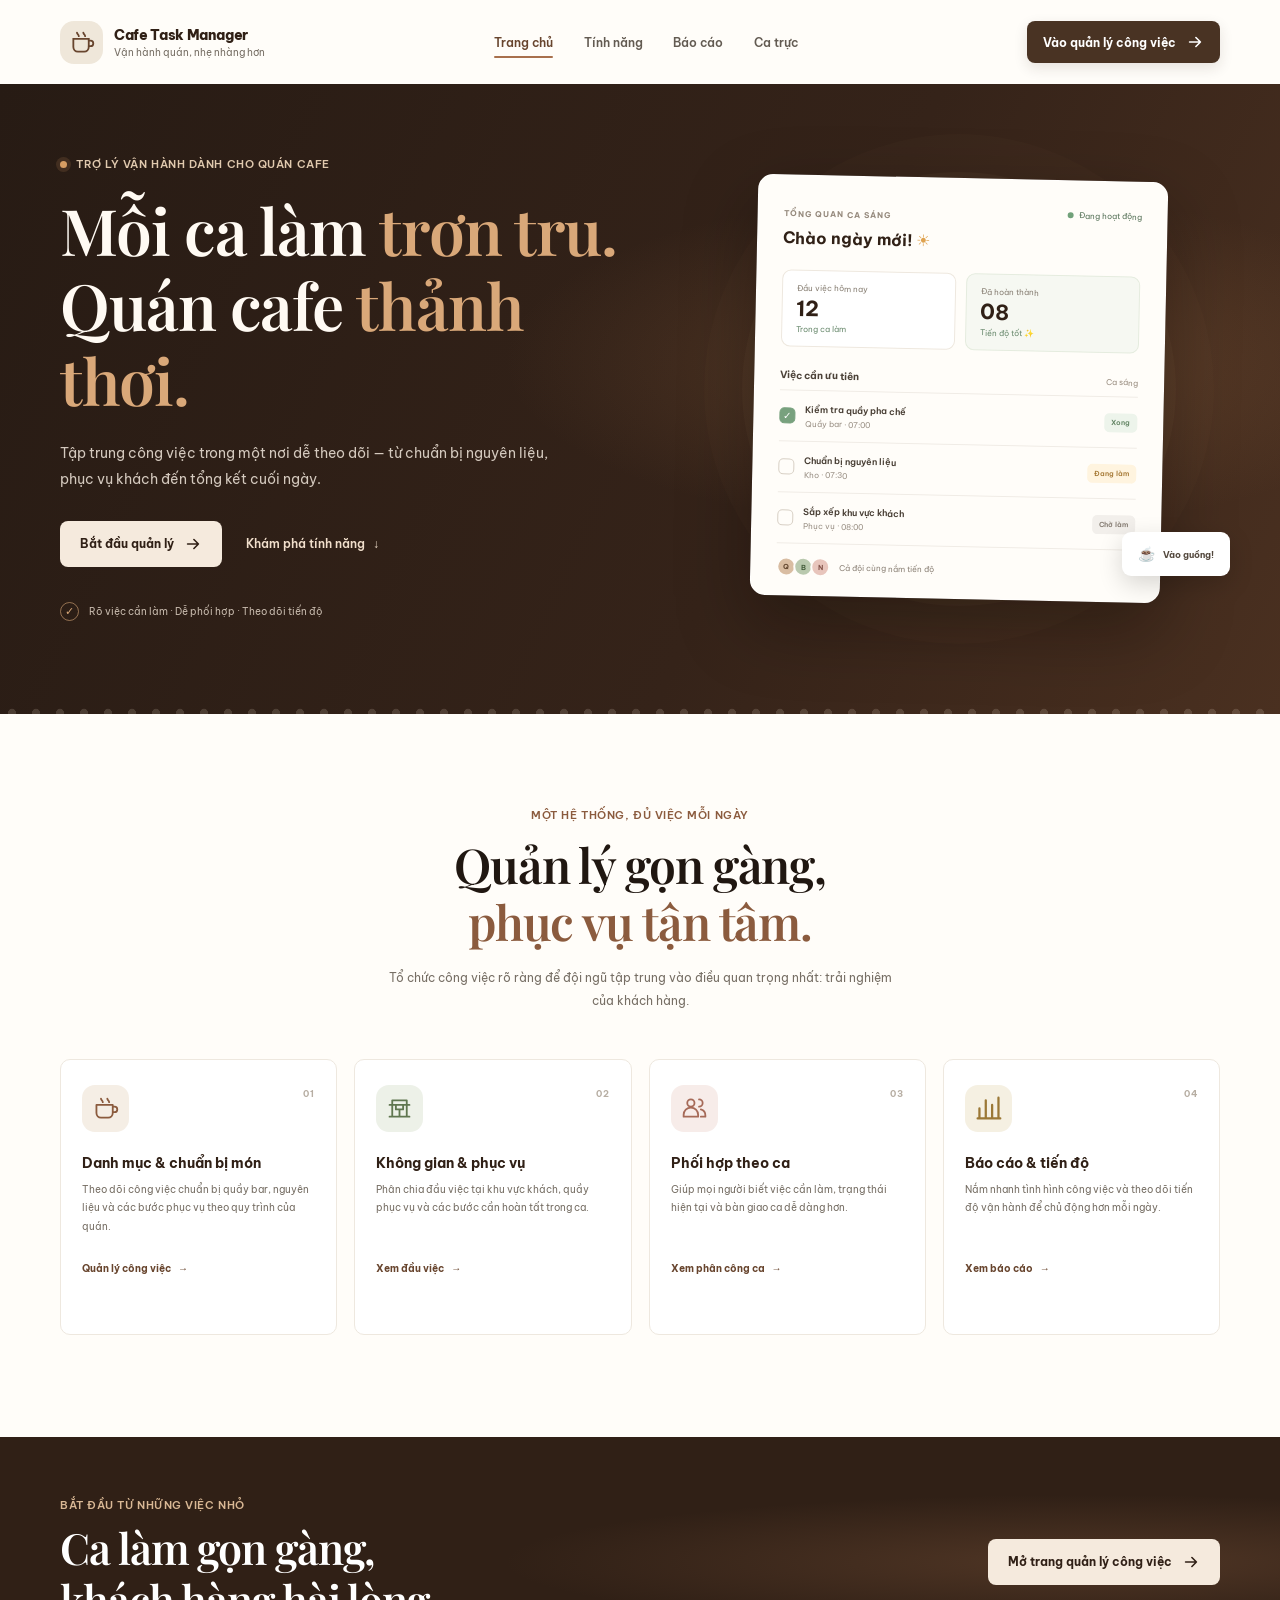
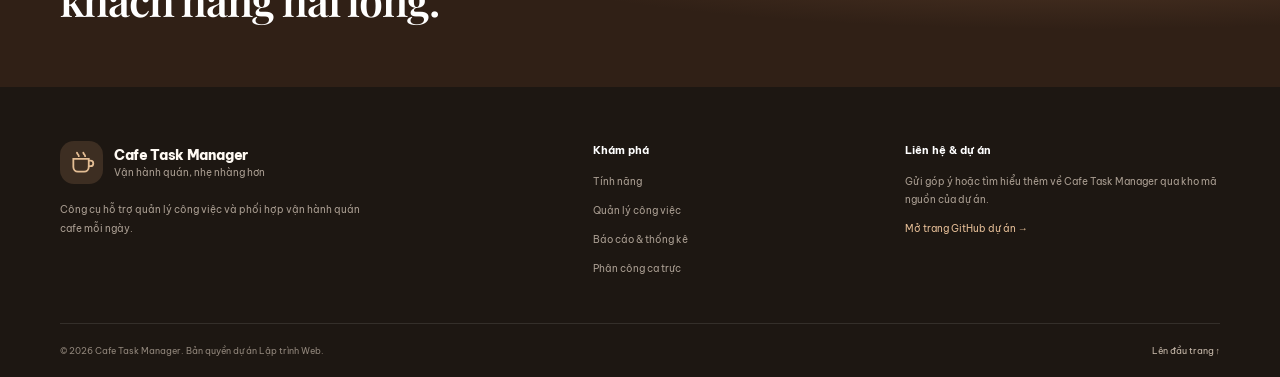
==== index.html @ d1d34bfc "feat: add cafe homepage and database design" ====
<!DOCTYPE html>
<html lang="vi">
<head>
  <meta charset="UTF-8">
  <meta name="viewport" content="width=device-width, initial-scale=1.0">
  <meta name="description" content="Cafe Task Manager giúp quản lý công việc, ca trực và theo dõi hoạt động quán cafe thuận tiện, rõ ràng mỗi ngày.">
  <meta name="theme-color" content="#f8f5ef">
  <title>Cafe Task Manager | Quản lý quán cafe hiệu quả</title>
  <link rel="preconnect" href="https://fonts.googleapis.com">
  <link rel="preconnect" href="https://fonts.gstatic.com" crossorigin>
  <link href="https://fonts.googleapis.com/css2?family=Be+Vietnam+Pro:wght@400;500;600;700;800&family=Playfair+Display:wght@600;700&display=swap" rel="stylesheet">
  <link rel="stylesheet" href="https://cdnjs.cloudflare.com/ajax/libs/animate.css/4.1.1/animate.min.css">
  <link rel="stylesheet" href="assets/css/home.css">
</head>
<body>
  <a class="skip-link" href="#noi-dung">Bỏ qua điều hướng, đến nội dung chính</a>

  <header class="site-header">
    <div class="container header-inner">
      <a class="brand" href="index.html" aria-label="Cafe Task Manager - Trang chủ">
        <span class="brand-mark" aria-hidden="true">
          <svg viewBox="0 0 32 32" fill="none">
            <path d="M7 12h17v9a5 5 0 0 1-5 5h-7a5 5 0 0 1-5-5v-9Z" stroke="currentColor" stroke-width="2"/>
            <path d="M24 14h2a3 3 0 0 1 0 6h-2M11 5c0 2 2 2 2 4m5-4c0 2 2 2 2 4" stroke="currentColor" stroke-width="2" stroke-linecap="round"/>
          </svg>
        </span>
        <span class="brand-copy">
          <span class="brand-name">Cafe Task Manager</span>
          <span class="brand-caption">Vận hành quán, nhẹ nhàng hơn</span>
        </span>
      </a>

      <nav class="main-nav" aria-label="Điều hướng chính">
        <a class="nav-link active" href="index.html" aria-current="page">Trang chủ</a>
        <a class="nav-link" href="#tinh-nang">Tính năng</a>
        <a class="nav-link" href="pages/page-2.html">Báo cáo</a>
        <a class="nav-link" href="pages/page-3.html">Ca trực</a>
      </nav>

      <a class="button button-primary header-cta" href="tasks.html">
        Vào quản lý công việc
        <svg viewBox="0 0 20 20" aria-hidden="true"><path d="M4 10h12m-5-5 5 5-5 5" fill="none" stroke="currentColor" stroke-width="1.8" stroke-linecap="round" stroke-linejoin="round"/></svg>
      </a>
    </div>
  </header>

  <main id="noi-dung">
    <section class="hero" aria-labelledby="hero-title">
      <div class="container hero-layout">
        <div class="hero-copy animate__animated animate__fadeInUp">
          <p class="eyebrow"><span class="eyebrow-dot"></span> Trợ lý vận hành dành cho quán cafe</p>
          <h1 id="hero-title">Mỗi ca làm <span>trơn tru.</span><br>Quán cafe <span>thảnh thơi.</span></h1>
          <p class="hero-description">Tập trung công việc trong một nơi dễ theo dõi — từ chuẩn bị nguyên liệu, phục vụ khách đến tổng kết cuối ngày.</p>
          <div class="hero-actions">
            <a class="button button-light" href="tasks.html">
              Bắt đầu quản lý
              <svg viewBox="0 0 20 20" aria-hidden="true"><path d="M4 10h12m-5-5 5 5-5 5" fill="none" stroke="currentColor" stroke-width="1.8" stroke-linecap="round" stroke-linejoin="round"/></svg>
            </a>
            <a class="text-link" href="#tinh-nang">Khám phá tính năng <span aria-hidden="true">↓</span></a>
          </div>
          <div class="hero-note">
            <span class="note-icon" aria-hidden="true">✓</span>
            <span>Rõ việc cần làm · Dễ phối hợp · Theo dõi tiến độ</span>
          </div>
        </div>

        <div class="hero-visual animate__animated animate__fadeIn animate__delay-1s" aria-label="Minh họa bảng theo dõi công việc trong quán">
          <div class="visual-glow"></div>
          <div class="dashboard-card">
            <div class="dashboard-top">
              <div>
                <span class="dashboard-kicker">TỔNG QUAN CA SÁNG</span>
                <h2>Chào ngày mới! <span aria-hidden="true">☀</span></h2>
              </div>
              <span class="live-indicator"><i></i> Đang hoạt động</span>
            </div>
            <div class="dashboard-stats">
              <div class="mini-stat"><span>Đầu việc hôm nay</span><strong>12</strong><small>Trong ca làm</small></div>
              <div class="mini-stat mini-stat-accent"><span>Đã hoàn thành</span><strong>08</strong><small>Tiến độ tốt ✨</small></div>
            </div>
            <div class="task-preview-heading">
              <strong>Việc cần ưu tiên</strong>
              <span>Ca sáng</span>
            </div>
            <div class="task-preview">
              <span class="task-check done" aria-hidden="true">✓</span>
              <span class="task-label"><strong>Kiểm tra quầy pha chế</strong><small>Quầy bar · 07:00</small></span>
              <span class="task-tag tag-done">Xong</span>
            </div>
            <div class="task-preview">
              <span class="task-check" aria-hidden="true"></span>
              <span class="task-label"><strong>Chuẩn bị nguyên liệu</strong><small>Kho · 07:30</small></span>
              <span class="task-tag tag-progress">Đang làm</span>
            </div>
            <div class="task-preview">
              <span class="task-check" aria-hidden="true"></span>
              <span class="task-label"><strong>Sắp xếp khu vực khách</strong><small>Phục vụ · 08:00</small></span>
              <span class="task-tag tag-pending">Chờ làm</span>
            </div>
            <div class="dashboard-footer"><span class="avatar-stack" aria-hidden="true"><i>Q</i><i>B</i><i>N</i></span><span>Cả đội cùng nắm tiến độ</span></div>
          </div>
          <div class="floating-coffee" aria-hidden="true">☕ <span>Vào guồng!</span></div>
        </div>
      </div>
      <div class="hero-bottom" aria-hidden="true"><span></span><span></span><span></span><span></span><span></span><span></span><span></span><span></span><span></span><span></span><span></span><span></span><span></span><span></span><span></span><span></span><span></span><span></span><span></span><span></span><span></span><span></span><span></span><span></span><span></span><span></span><span></span><span></span><span></span><span></span><span></span><span></span><span></span><span></span><span></span><span></span><span></span><span></span><span></span><span></span><span></span><span></span><span></span><span></span><span></span><span></span><span></span><span></span><span></span><span></span><span></span><span></span><span></span><span></span><span></span><span></span><span></span><span></span><span></span><span></span><span></span><span></span><span></span><span></span><span></span><span></span><span></span><span></span><span></span><span></span><span></span><span></span><span></span><span></span><span></span><span></span><span></span><span></span><span></span><span></span><span></span><span></span><span></span><span></span><span></span><span></span><span></span><span></span><span></span><span></span><span></span><span></span><span></span><span></span><span></span><span></span><span></span><span></span><span></span><span></span><span></span><span></span><span></span><span></span><span></span><span></span><span></span><span></span><span></span><span></span><span></span><span></span><span></span><span></span><span></span><span></span><span></span><span></span><span></span><span></span><span></span><span></span><span></span><span></span><span></span><span></span><span></span><span></span><span></span><span></span><span></span><span></span><span></span><span></span><span></span><span></span><span></span><span></span><span></span><span></span><span></span><span></span><span></span><span></span><span></span><span></span><span></span><span></span><span></span><span></span><span></span><span></span><span></span><span></span><span></span><span></span><span></span><span></span><span></span><span></span><span></span><span></span><span></span><span></span><span></span><span></span><span></span><span></span><span></span><span></span><span></span><span></span><span></span><span></span><span></span><span></span><span></span><span></span><span></span><span></span><span></span><span></span><span></span><span></span><span></span><span></span><span></span><span></span><span></span><span></span><span></span><span></span><span></span><span></span><span></span><span></span><span></span></span>
    </section>

    <section class="features section-space" id="tinh-nang" aria-labelledby="features-title">
      <div class="container">
        <div class="section-heading">
          <p class="eyebrow eyebrow-dark">Một hệ thống, đủ việc mỗi ngày</p>
          <h2 id="features-title">Quản lý gọn gàng,<br><span>phục vụ tận tâm.</span></h2>
          <p>Tổ chức công việc rõ ràng để đội ngũ tập trung vào điều quan trọng nhất: trải nghiệm của khách hàng.</p>
        </div>

        <div class="feature-grid">
          <article class="feature-card">
            <span class="feature-icon icon-coffee" aria-hidden="true">
              <svg viewBox="0 0 32 32" fill="none"><path d="M6 12h18v9a5 5 0 0 1-5 5h-8a5 5 0 0 1-5-5v-9Zm18 2h2a3 3 0 0 1 0 6h-2M11 5c0 2 2 2 2 4m5-4c0 2 2 2 2 4" stroke="currentColor" stroke-width="2" stroke-linecap="round" stroke-linejoin="round"/></svg>
            </span>
            <span class="feature-number">01</span>
            <h3>Danh mục &amp; chuẩn bị món</h3>
            <p>Theo dõi công việc chuẩn bị quầy bar, nguyên liệu và các bước phục vụ theo quy trình của quán.</p>
            <a href="tasks.html" class="feature-link">Quản lý công việc <span aria-hidden="true">→</span></a>
          </article>
          <article class="feature-card">
            <span class="feature-icon icon-table" aria-hidden="true">
              <svg viewBox="0 0 32 32" fill="none"><path d="M5 12h22M8 12V7h16v5m-16 0v13m16-13v13M5 25h22M12 12v5h8v-5m-4 5v8" stroke="currentColor" stroke-width="2" stroke-linecap="round" stroke-linejoin="round"/></svg>
            </span>
            <span class="feature-number">02</span>
            <h3>Không gian &amp; phục vụ</h3>
            <p>Phân chia đầu việc tại khu vực khách, quầy phục vụ và các bước cần hoàn tất trong ca.</p>
            <a href="tasks.html" class="feature-link">Xem đầu việc <span aria-hidden="true">→</span></a>
          </article>
          <article class="feature-card">
            <span class="feature-icon icon-team" aria-hidden="true">
              <svg viewBox="0 0 32 32" fill="none"><circle cx="12" cy="10" r="4" stroke="currentColor" stroke-width="2"/><path d="M4 25v-2a8 8 0 0 1 16 0v2H4Zm17-19a4 4 0 0 1 0 8m2 3a7 7 0 0 1 5 7v1h-5" stroke="currentColor" stroke-width="2" stroke-linecap="round" stroke-linejoin="round"/></svg>
            </span>
            <span class="feature-number">03</span>
            <h3>Phối hợp theo ca</h3>
            <p>Giúp mọi người biết việc cần làm, trạng thái hiện tại và bàn giao ca dễ dàng hơn.</p>
            <a href="pages/page-3.html" class="feature-link">Xem phân công ca <span aria-hidden="true">→</span></a>
          </article>
          <article class="feature-card">
            <span class="feature-icon icon-chart" aria-hidden="true">
              <svg viewBox="0 0 32 32" fill="none"><path d="M6 26V16m7 10V7m7 19V12m7 14V4M4 27h25" stroke="currentColor" stroke-width="2.5" stroke-linecap="round" stroke-linejoin="round"/></svg>
            </span>
            <span class="feature-number">04</span>
            <h3>Báo cáo &amp; tiến độ</h3>
            <p>Nắm nhanh tình hình công việc và theo dõi tiến độ vận hành để chủ động hơn mỗi ngày.</p>
            <a href="pages/page-2.html" class="feature-link">Xem báo cáo <span aria-hidden="true">→</span></a>
          </article>
        </div>
      </div>
    </section>

    <section class="closing-cta" aria-labelledby="closing-title">
      <div class="container closing-inner">
        <div>
          <p class="eyebrow">Bắt đầu từ những việc nhỏ</p>
          <h2 id="closing-title">Ca làm gọn gàng,<br>khách hàng hài lòng.</h2>
        </div>
        <a class="button button-light" href="tasks.html">Mở trang quản lý công việc
          <svg viewBox="0 0 20 20" aria-hidden="true"><path d="M4 10h12m-5-5 5 5-5 5" fill="none" stroke="currentColor" stroke-width="1.8" stroke-linecap="round" stroke-linejoin="round"/></svg>
        </a>
      </div>
    </section>
  </main>

  <footer class="site-footer">
    <div class="container">
      <div class="footer-main">
        <div class="footer-about">
          <a class="brand footer-brand" href="index.html">
            <span class="brand-mark" aria-hidden="true">
              <svg viewBox="0 0 32 32" fill="none"><path d="M7 12h17v9a5 5 0 0 1-5 5h-7a5 5 0 0 1-5-5v-9Z" stroke="currentColor" stroke-width="2"/><path d="M24 14h2a3 3 0 0 1 0 6h-2M11 5c0 2 2 2 2 4m5-4c0 2 2 2 2 4" stroke="currentColor" stroke-width="2" stroke-linecap="round"/></svg>
            </span>
            <span class="brand-copy">
              <span class="brand-name">Cafe Task Manager</span>
              <span class="brand-caption">Vận hành quán, nhẹ nhàng hơn</span>
            </span>
          </a>
          <p>Công cụ hỗ trợ quản lý công việc và phối hợp vận hành quán cafe mỗi ngày.</p>
        </div>
        <div class="footer-column">
          <h2>Khám phá</h2>
          <a href="#tinh-nang">Tính năng</a>
          <a href="tasks.html">Quản lý công việc</a>
          <a href="pages/page-2.html">Báo cáo &amp; thống kê</a>
          <a href="pages/page-3.html">Phân công ca trực</a>
        </div>
        <div class="footer-column footer-contact">
          <h2>Liên hệ &amp; dự án</h2>
          <p>Gửi góp ý hoặc tìm hiểu thêm về Cafe Task Manager qua kho mã nguồn của dự án.</p>
          <a href="https://github.com/tienducn582-ui/QuanLyQuanCoffe" target="_blank" rel="noopener noreferrer">Mở trang GitHub dự án <span aria-hidden="true">→</span></a>
        </div>
      </div>
      <div class="footer-bottom">
        <span>© 2026 Cafe Task Manager. Bản quyền dự án Lập trình Web.</span>
        <a href="#noi-dung">Lên đầu trang ↑</a>
      </div>
    </div>
  </footer>
</body>
</html>
---- assets/css/home.css ----
:root {
  color-scheme: light;
  --coffee-950: #201711;
  --coffee-900: #302016;
  --coffee-800: #493323;
  --coffee-700: #68452e;
  --coffee-600: #8b5b3e;
  --coffee-500: #a8704d;
  --cream-50: #fffdf9;
  --cream-100: #f8f5ef;
  --cream-200: #eee7dc;
  --ink: #29231e;
  --muted: #776f65;
  --green: #47765d;
  --container: 1160px;
  font-family: "Be Vietnam Pro", sans-serif;
  color: var(--ink);
  background: var(--cream-50);
  font-synthesis: none;
  text-rendering: optimizeLegibility;
}

* {
  box-sizing: border-box;
}

html {
  scroll-behavior: smooth;
  scroll-padding-top: 92px;
}

body {
  min-width: 320px;
  margin: 0;
}

body,
button,
a {
  font-family: "Be Vietnam Pro", sans-serif;
}

a {
  color: inherit;
  text-decoration: none;
}

button,
a {
  -webkit-tap-highlight-color: transparent;
}

a:focus-visible {
  outline: 3px solid #d49c60;
  outline-offset: 4px;
}

.container {
  width: min(var(--container), calc(100% - 48px));
  margin-inline: auto;
}

.skip-link {
  position: fixed;
  z-index: 20;
  top: 12px;
  left: 12px;
  padding: 12px 16px;
  transform: translateY(-160%);
  border-radius: 8px;
  background: var(--coffee-950);
  color: white;
}

.skip-link:focus {
  transform: translateY(0);
}

.site-header {
  position: relative;
  z-index: 5;
  background: var(--cream-50);
}

.header-inner {
  display: flex;
  min-height: 84px;
  align-items: center;
  justify-content: space-between;
  gap: 24px;
}

.brand {
  display: inline-flex;
  flex: 0 0 auto;
  align-items: center;
  gap: 11px;
}

.brand-mark {
  display: grid;
  width: 43px;
  height: 43px;
  flex: 0 0 43px;
  place-items: center;
  border-radius: 14px;
  background: #efe7da;
  color: var(--coffee-700);
}

.brand-mark svg {
  width: 29px;
  height: 29px;
}

.brand-copy {
  display: grid;
  gap: 2px;
}

.brand-name {
  color: var(--coffee-900);
  font-size: 14px;
  font-weight: 800;
  letter-spacing: -0.35px;
}

.brand-caption {
  color: var(--muted);
  font-size: 10px;
}

.main-nav {
  display: flex;
  align-items: center;
  gap: clamp(16px, 2.4vw, 34px);
}

.nav-link {
  position: relative;
  padding-block: 10px;
  color: #635b52;
  font-size: 12px;
  font-weight: 600;
  transition: color 180ms ease;
}

.nav-link:hover,
.nav-link.active {
  color: var(--coffee-700);
}

.nav-link.active::after {
  position: absolute;
  right: 0;
  bottom: 2px;
  left: 0;
  height: 2px;
  border-radius: 2px;
  background: var(--coffee-500);
  content: "";
}

.button {
  display: inline-flex;
  min-height: 46px;
  align-items: center;
  justify-content: center;
  gap: 10px;
  padding: 0 19px;
  border: 1px solid transparent;
  border-radius: 8px;
  font-size: 12px;
  font-weight: 700;
  transition: transform 180ms ease, background-color 180ms ease, box-shadow 180ms ease;
}

.button:hover {
  transform: translateY(-2px);
}

.button svg,
.text-link svg {
  width: 18px;
  height: 18px;
}

.button-primary {
  background: var(--coffee-800);
  box-shadow: 0 5px 14px rgb(48 32 22 / 12%);
  color: white;
}

.button-primary:hover {
  background: var(--coffee-700);
  box-shadow: 0 8px 18px rgb(48 32 22 / 18%);
}

.header-cta {
  min-height: 42px;
  padding-inline: 15px;
  white-space: nowrap;
}

.hero {
  position: relative;
  overflow: hidden;
  background:
    radial-gradient(ellipse at 76% 44%, rgb(143 97 61 / 36%), transparent 34%),
    linear-gradient(115deg, #271b14 0%, #352319 60%, #4a3020 100%);
  color: #fffaf3;
}

.hero-layout {
  position: relative;
  z-index: 1;
  display: grid;
  min-height: 580px;
  grid-template-columns: 1fr 0.92fr;
  align-items: center;
  gap: 70px;
  padding-block: 65px 85px;
}

.hero-copy {
  padding-block: 8px;
}

.eyebrow {
  display: flex;
  align-items: center;
  gap: 9px;
  margin: 0 0 22px;
  color: #e0c9ae;
  font-size: 11px;
  font-weight: 600;
  letter-spacing: 0.55px;
  text-transform: uppercase;
}

.eyebrow-dot {
  width: 7px;
  height: 7px;
  border-radius: 50%;
  background: #d69d63;
  box-shadow: 0 0 0 4px rgb(214 157 99 / 15%);
}

.hero h1,
.section-heading h2,
.closing-cta h2 {
  font-family: "Playfair Display", Georgia, serif;
  font-weight: 600;
  letter-spacing: -1.1px;
}

.hero h1 {
  max-width: 600px;
  margin: 0;
  font-size: clamp(42px, 5.1vw, 64px);
  line-height: 1.17;
}

.hero h1 span {
  color: #d9a879;
}

.hero-description {
  max-width: 490px;
  margin: 22px 0 28px;
  color: #d4c9be;
  font-size: 14px;
  line-height: 1.9;
}

.hero-actions {
  display: flex;
  flex-wrap: wrap;
  align-items: center;
  gap: 24px;
}

.button-light {
  background: #f5eadd;
  color: var(--coffee-900);
}

.button-light:hover {
  background: white;
  box-shadow: 0 8px 20px rgb(0 0 0 / 14%);
}

.text-link {
  display: inline-flex;
  align-items: center;
  gap: 8px;
  color: #f1dfcc;
  font-size: 12px;
  font-weight: 600;
}

.text-link:hover {
  color: white;
}

.hero-note {
  display: flex;
  align-items: center;
  gap: 10px;
  margin-top: 35px;
  color: #c7baad;
  font-size: 10px;
}

.note-icon {
  display: grid;
  width: 19px;
  height: 19px;
  place-items: center;
  border: 1px solid rgb(217 168 121 / 60%);
  border-radius: 50%;
  color: #d9a879;
  font-size: 11px;
}

.hero-visual {
  position: relative;
  display: grid;
  min-height: 420px;
  place-items: center;
}

.visual-glow {
  position: absolute;
  width: 360px;
  height: 360px;
  border: 1px solid rgb(238 204 169 / 10%);
  border-radius: 50%;
  box-shadow: 0 0 0 37px rgb(238 204 169 / 3%), 0 0 0 75px rgb(238 204 169 / 2%);
}

.dashboard-card {
  position: relative;
  z-index: 1;
  width: min(100%, 410px);
  padding: 25px 25px 18px;
  border: 1px solid rgb(255 255 255 / 67%);
  border-radius: 15px;
  background: #fffdf9;
  box-shadow: 0 28px 70px rgb(9 5 2 / 34%);
  color: var(--ink);
  transform: rotate(1.2deg);
}

.dashboard-top {
  display: flex;
  align-items: flex-start;
  justify-content: space-between;
  gap: 10px;
}

.dashboard-kicker {
  color: #95897c;
  font-size: 8px;
  font-weight: 700;
  letter-spacing: 1px;
}

.dashboard-top h2 {
  margin: 7px 0 0;
  color: var(--coffee-900);
  font-size: 16px;
  font-weight: 700;
}

.dashboard-top h2 span {
  color: #dfa24f;
}

.live-indicator {
  display: inline-flex;
  align-items: center;
  gap: 5px;
  margin-top: 4px;
  color: #58735a;
  font-size: 8px;
  white-space: nowrap;
}

.live-indicator i {
  width: 6px;
  height: 6px;
  border-radius: 50%;
  background: #71a17a;
}

.dashboard-stats {
  display: grid;
  grid-template-columns: 1fr 1fr;
  gap: 10px;
  margin-top: 22px;
}

.mini-stat {
  display: grid;
  gap: 5px;
  padding: 12px 14px;
  border: 1px solid #eee8df;
  border-radius: 9px;
  background: #fff;
}

.mini-stat span,
.mini-stat small {
  color: #898075;
  font-size: 8px;
}

.mini-stat strong {
  color: var(--coffee-900);
  font-size: 21px;
  line-height: 1;
}

.mini-stat small {
  color: #6b8b6f;
}

.mini-stat-accent {
  border-color: #e5ecdf;
  background: #f6f8f2;
}

.task-preview-heading {
  display: flex;
  align-items: center;
  justify-content: space-between;
  margin: 22px 0 8px;
  color: #4c4238;
  font-size: 10px;
}

.task-preview-heading span {
  color: #9a8e81;
  font-size: 8px;
}

.task-preview {
  display: flex;
  min-height: 51px;
  align-items: center;
  gap: 10px;
  border-top: 1px solid #f0ece6;
}

.task-check {
  display: grid;
  width: 16px;
  height: 16px;
  flex: 0 0 16px;
  place-items: center;
  border: 1px solid #d7cfc4;
  border-radius: 5px;
}

.task-check.done {
  border-color: #78a17e;
  background: #78a17e;
  color: white;
  font-size: 10px;
}

.task-label {
  display: grid;
  flex: 1;
  gap: 4px;
}

.task-label strong {
  color: #463c32;
  font-size: 9px;
  font-weight: 600;
}

.task-label small {
  color: #9b9186;
  font-size: 8px;
}

.task-tag {
  padding: 5px 7px;
  border-radius: 5px;
  font-size: 7px;
  font-weight: 600;
  white-space: nowrap;
}

.tag-done {
  background: #edf4eb;
  color: #5e805f;
}

.tag-progress {
  background: #fff4df;
  color: #a47732;
}

.tag-pending {
  background: #f2efeb;
  color: #80776d;
}

.dashboard-footer {
  display: flex;
  align-items: center;
  gap: 9px;
  padding-top: 13px;
  border-top: 1px solid #f0ece6;
  color: #8d8378;
  font-size: 8px;
}

.avatar-stack {
  display: flex;
  padding-left: 3px;
}

.avatar-stack i {
  display: grid;
  width: 20px;
  height: 20px;
  margin-left: -3px;
  place-items: center;
  border: 2px solid #fffdf9;
  border-radius: 50%;
  background: #d9bda2;
  color: #634831;
  font-size: 7px;
  font-style: normal;
  font-weight: 700;
}

.avatar-stack i:nth-child(2) {
  background: #b9c9ae;
  color: #455e3c;
}

.avatar-stack i:nth-child(3) {
  background: #e8c5bc;
  color: #825349;
}

.floating-coffee {
  position: absolute;
  z-index: 2;
  right: -10px;
  bottom: 23px;
  display: flex;
  align-items: center;
  gap: 8px;
  padding: 12px 15px;
  border: 1px solid rgb(255 255 255 / 70%);
  border-radius: 9px;
  background: white;
  box-shadow: 0 8px 25px rgb(0 0 0 / 16%);
  color: var(--coffee-700);
  font-size: 14px;
}

.floating-coffee span {
  color: #53483d;
  font-size: 9px;
  font-weight: 700;
}

.hero-bottom {
  position: absolute;
  right: 0;
  bottom: 0;
  left: 0;
  height: 15px;
  background: radial-gradient(ellipse at 50% 100%, rgb(232 217 197 / 17%) 0 4px, transparent 4.5px) 0 0 / 24px 15px repeat-x;
}

.hero-bottom span {
  display: none;
}

.section-space {
  padding-block: 94px 102px;
}

.features {
  background: var(--cream-50);
}

.section-heading {
  max-width: 630px;
  margin: 0 auto 46px;
  text-align: center;
}

.eyebrow-dark {
  justify-content: center;
  margin-bottom: 14px;
  color: var(--coffee-600);
}

.section-heading h2 {
  margin: 0;
  color: var(--coffee-950);
  font-size: clamp(35px, 4vw, 48px);
  line-height: 1.2;
}

.section-heading h2 span {
  color: var(--coffee-600);
}

.section-heading > p:last-child {
  max-width: 520px;
  margin: 16px auto 0;
  color: var(--muted);
  font-size: 12px;
  line-height: 1.9;
}

.feature-grid {
  display: grid;
  grid-template-columns: repeat(4, minmax(0, 1fr));
  gap: 17px;
}

.feature-card {
  position: relative;
  min-height: 276px;
  padding: 25px 21px 22px;
  border: 1px solid #eee8df;
  border-radius: 10px;
  background: #fff;
  transition: transform 180ms ease, border-color 180ms ease, box-shadow 180ms ease;
}

.feature-card:hover {
  transform: translateY(-5px);
  border-color: #ddc9b1;
  box-shadow: 0 14px 30px rgb(69 48 30 / 8%);
}

.feature-icon {
  display: grid;
  width: 47px;
  height: 47px;
  place-items: center;
  border-radius: 13px;
}

.feature-icon svg {
  width: 29px;
  height: 29px;
}

.icon-coffee {
  background: #f5eee5;
  color: #8b5b3e;
}

.icon-table {
  background: #edf1e8;
  color: #607750;
}

.icon-team {
  background: #f7ece9;
  color: #a66a58;
}

.icon-chart {
  background: #f5f0e2;
  color: #9b7836;
}

.feature-number {
  position: absolute;
  top: 28px;
  right: 21px;
  color: #b7aea3;
  font-size: 9px;
  font-weight: 700;
  letter-spacing: 1px;
}

.feature-card h3 {
  margin: 22px 0 9px;
  color: var(--coffee-900);
  font-size: 14px;
  font-weight: 700;
}

.feature-card p {
  min-height: 64px;
  margin: 0;
  color: var(--muted);
  font-size: 10px;
  line-height: 1.85;
}

.feature-link {
  display: inline-flex;
  align-items: center;
  gap: 7px;
  margin-top: 17px;
  color: var(--coffee-700);
  font-size: 10px;
  font-weight: 700;
}

.feature-link:hover {
  color: var(--coffee-500);
}

.closing-cta {
  background:
    radial-gradient(ellipse at 85% 50%, rgb(165 112 77 / 27%), transparent 38%),
    var(--coffee-900);
  color: white;
}

.closing-inner {
  display: flex;
  min-height: 250px;
  align-items: center;
  justify-content: space-between;
  gap: 32px;
  padding-block: 46px;
}

.closing-cta .eyebrow {
  margin-bottom: 10px;
  color: #d9b895;
}

.closing-cta h2 {
  margin: 0;
  font-size: clamp(32px, 4vw, 43px);
  line-height: 1.2;
}

.site-footer {
  background: #1d1712;
  color: #d6cdc3;
}

.footer-main {
  display: grid;
  grid-template-columns: 1.5fr 0.8fr 1fr;
  gap: 60px;
  padding-block: 54px 45px;
}

.footer-brand .brand-name {
  color: #fffaf3;
}

.footer-brand .brand-caption {
  color: #a99d91;
}

.footer-brand .brand-mark {
  background: #3d2e22;
  color: #e3bd94;
}

.footer-about > p {
  max-width: 310px;
  margin: 16px 0 0;
  color: #a99d91;
  font-size: 10px;
  line-height: 1.9;
}

.footer-column {
  display: flex;
  align-items: flex-start;
  flex-direction: column;
  gap: 11px;
}

.footer-column h2 {
  margin: 2px 0 5px;
  color: white;
  font-size: 11px;
  font-weight: 700;
}

.footer-column a,
.footer-column p {
  margin: 0;
  color: #a99d91;
  font-size: 10px;
  line-height: 1.8;
}

.footer-column a:hover,
.footer-bottom a:hover {
  color: #e4bd96;
}

.footer-contact > a {
  color: #e4bd96;
}

.footer-bottom {
  display: flex;
  min-height: 54px;
  align-items: center;
  justify-content: space-between;
  gap: 20px;
  border-top: 1px solid rgb(255 255 255 / 10%);
  color: #91867b;
  font-size: 9px;
}

.footer-bottom a {
  color: #c7b9aa;
}

@media (max-width: 1000px) {
  .header-inner {
    gap: 15px;
  }

  .main-nav {
    gap: 16px;
  }

  .nav-link {
    font-size: 11px;
  }

  .hero-layout {
    grid-template-columns: 1fr 0.9fr;
    gap: 35px;
  }

  .feature-grid {
    grid-template-columns: repeat(2, minmax(0, 1fr));
  }

  .feature-card {
    min-height: 250px;
  }
}

@media (max-width: 760px) {
  .container {
    width: min(var(--container), calc(100% - 36px));
  }

  .header-inner {
    min-height: 72px;
    flex-wrap: wrap;
    justify-content: space-between;
    gap: 0 12px;
    padding-block: 12px;
  }

  .brand-mark {
    width: 39px;
    height: 39px;
    flex-basis: 39px;
  }

  .brand-name {
    font-size: 12px;
  }

  .brand-caption {
    font-size: 9px;
  }

  .header-cta {
    min-height: 38px;
    padding-inline: 11px;
    font-size: 10px;
  }

  .header-cta svg {
    width: 15px;
  }

  .main-nav {
    order: 3;
    width: 100%;
    justify-content: space-between;
    gap: 10px;
    margin-top: 11px;
    padding-top: 8px;
    border-top: 1px solid #eee8df;
  }

  .nav-link {
    padding-block: 5px;
    font-size: 10px;
  }

  .hero-layout {
    min-height: auto;
    grid-template-columns: 1fr;
    gap: 31px;
    padding-block: 62px 66px;
  }

  .hero-copy {
    max-width: 590px;
  }

  .hero h1 {
    font-size: clamp(40px, 9vw, 58px);
  }

  .hero-description {
    max-width: 540px;
    font-size: 13px;
  }

  .hero-note {
    margin-top: 25px;
  }

  .hero-visual {
    min-height: 370px;
    margin-inline: auto;
    width: min(100%, 460px);
  }

  .dashboard-card {
    width: min(100%, 410px);
  }

  .floating-coffee {
    right: -2px;
    bottom: 11px;
  }

  .section-space {
    padding-block: 72px;
  }

  .section-heading {
    margin-bottom: 34px;
  }

  .closing-inner {
    min-height: 230px;
  }

  .footer-main {
    grid-template-columns: 1.2fr 1fr;
    gap: 35px 25px;
  }

  .footer-about {
    grid-column: 1 / -1;
  }
}

@media (max-width: 480px) {
  .container {
    width: calc(100% - 32px);
  }

  .header-cta {
    gap: 5px;
    padding-inline: 9px;
  }

  .header-cta svg {
    display: none;
  }

  .main-nav {
    gap: 8px;
  }

  .nav-link {
    font-size: 9px;
  }

  .hero-layout {
    padding-top: 48px;
  }

  .eyebrow {
    font-size: 9px;
  }

  .hero h1 {
    font-size: 39px;
    letter-spacing: -0.8px;
  }

  .hero-description {
    margin-block: 17px 22px;
    font-size: 12px;
  }

  .hero-actions {
    align-items: flex-start;
    flex-direction: column;
    gap: 17px;
  }

  .hero-visual {
    min-height: 330px;
  }

  .dashboard-card {
    padding: 19px 15px 14px;
  }

  .dashboard-top h2 {
    font-size: 14px;
  }

  .live-indicator {
    font-size: 7px;
  }

  .task-label strong {
    font-size: 8px;
  }

  .task-tag {
    padding-inline: 5px;
    font-size: 6px;
  }

  .floating-coffee {
    right: -5px;
    bottom: 0;
    padding: 9px 11px;
  }

  .section-space {
    padding-block: 62px;
  }

  .section-heading h2 {
    font-size: 35px;
  }

  .section-heading > p:last-child {
    font-size: 11px;
  }

  .feature-grid {
    grid-template-columns: 1fr;
    gap: 12px;
  }

  .feature-card {
    min-height: auto;
    padding: 20px;
  }

  .feature-card h3 {
    margin-top: 16px;
  }

  .feature-card p {
    min-height: 0;
  }

  .feature-link {
    margin-top: 13px;
  }

  .closing-inner {
    min-height: 260px;
    align-items: flex-start;
    flex-direction: column;
    justify-content: center;
    gap: 23px;
  }

  .closing-cta h2 {
    font-size: 34px;
  }

  .footer-main {
    grid-template-columns: 1fr 1fr;
    gap: 28px 15px;
    padding-block: 40px 32px;
  }

  .footer-about {
    grid-column: 1 / -1;
  }

  .footer-contact {
    grid-column: 1 / -1;
  }

  .footer-bottom {
    align-items: flex-start;
    flex-direction: column;
    justify-content: center;
    gap: 6px;
    padding-block: 13px;
    font-size: 8px;
  }
}

@media (prefers-reduced-motion: reduce) {
  *,
  *::before,
  *::after {
    scroll-behavior: auto !important;
    animation-duration: 0.01ms !important;
    animation-iteration-count: 1 !important;
    transition-duration: 0.01ms !important;
  }
}
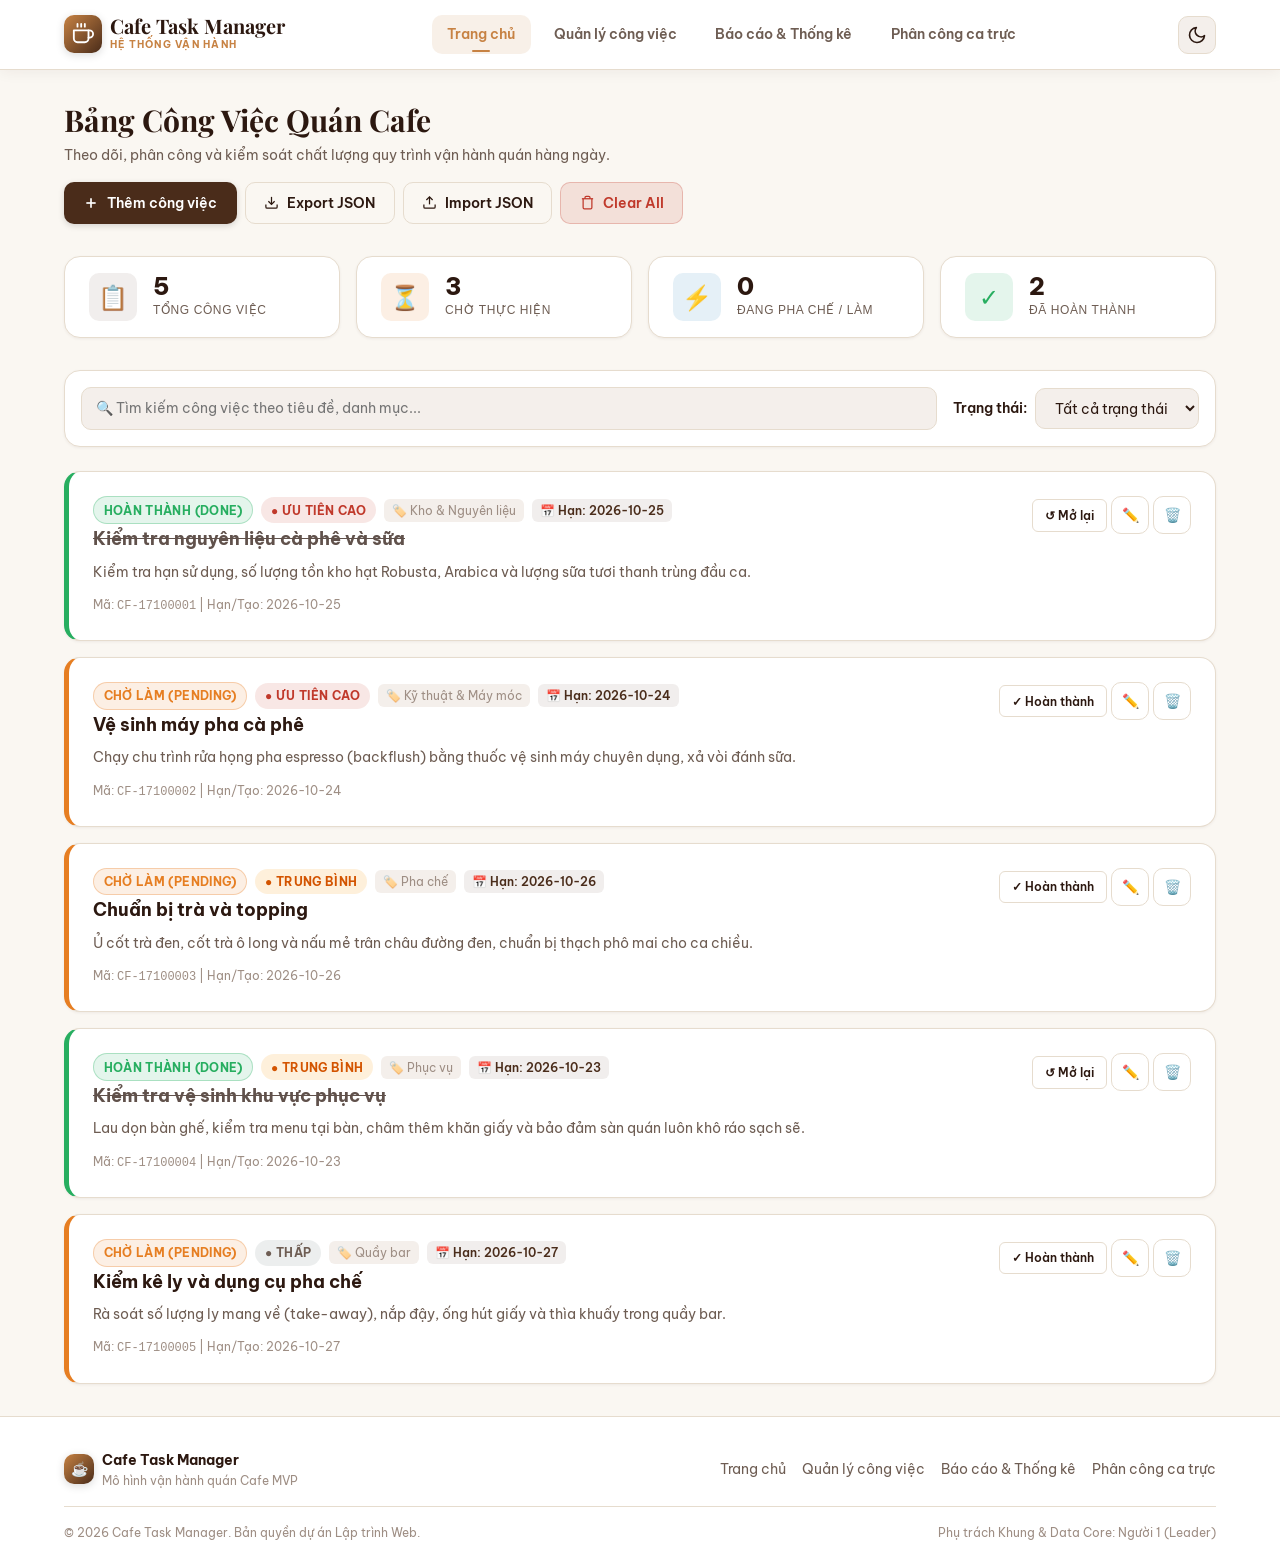
==== commit 4226005d: "Update coffee management pages, styling, and task management" ====
--- a/index.html
+++ b/index.html
@@ -3,203 +3,538 @@
 <head>
   <meta charset="UTF-8">
   <meta name="viewport" content="width=device-width, initial-scale=1.0">
-  <meta name="description" content="Cafe Task Manager giúp quản lý công việc, ca trực và theo dõi hoạt động quán cafe thuận tiện, rõ ràng mỗi ngày.">
-  <meta name="theme-color" content="#f8f5ef">
-  <title>Cafe Task Manager | Quản lý quán cafe hiệu quả</title>
-  <link rel="preconnect" href="https://fonts.googleapis.com">
-  <link rel="preconnect" href="https://fonts.gstatic.com" crossorigin>
-  <link href="https://fonts.googleapis.com/css2?family=Be+Vietnam+Pro:wght@400;500;600;700;800&family=Playfair+Display:wght@600;700&display=swap" rel="stylesheet">
-  <link rel="stylesheet" href="https://cdnjs.cloudflare.com/ajax/libs/animate.css/4.1.1/animate.min.css">
-  <link rel="stylesheet" href="assets/css/home.css">
+  <title>Cafe Task Manager - Hệ Thống Quản Lý Công Việc Quán Cafe</title>
+  <meta name="description" content="Ứng dụng quản lý công việc và quy trình vận hành quán cafe theo mô hình MVP với LocalStorage, Dark/Light Mode, Export/Import JSON.">
+  
+  <!-- CSS Dùng Chung (Người 1 phụ trách) -->
+  <link rel="stylesheet" href="assets/css/style.css">
 </head>
 <body>
-  <a class="skip-link" href="#noi-dung">Bỏ qua điều hướng, đến nội dung chính</a>
-
-  <header class="site-header">
-    <div class="container header-inner">
-      <a class="brand" href="index.html" aria-label="Cafe Task Manager - Trang chủ">
-        <span class="brand-mark" aria-hidden="true">
-          <svg viewBox="0 0 32 32" fill="none">
-            <path d="M7 12h17v9a5 5 0 0 1-5 5h-7a5 5 0 0 1-5-5v-9Z" stroke="currentColor" stroke-width="2"/>
-            <path d="M24 14h2a3 3 0 0 1 0 6h-2M11 5c0 2 2 2 2 4m5-4c0 2 2 2 2 4" stroke="currentColor" stroke-width="2" stroke-linecap="round"/>
+
+  <!-- ================================================================
+       NAVBAR RESPONSIVE DÙNG CHUNG (NGƯỜI 1 PHỤ TRÁCH)
+       ================================================================ -->
+  <header class="site-navbar" id="site-navbar">
+    <div class="container navbar-container">
+      
+      <!-- Brand Logo & Title -->
+      <a href="index.html" class="navbar-brand" aria-label="Về trang chủ Cafe Task Manager">
+        <div class="brand-icon">
+          <svg width="22" height="22" viewBox="0 0 24 24" fill="none" stroke="currentColor" stroke-width="2" stroke-linecap="round" stroke-linejoin="round">
+            <path d="M18 8h1a4 4 0 0 1 0 8h-1"></path>
+            <path d="M2 8h16v9a4 4 0 0 1-4 4H6a4 4 0 0 1-4-4V8z"></path>
+            <line x1="6" y1="1" x2="6" y2="4"></line>
+            <line x1="10" y1="1" x2="10" y2="4"></line>
+            <line x1="14" y1="1" x2="14" y2="4"></line>
           </svg>
-        </span>
-        <span class="brand-copy">
-          <span class="brand-name">Cafe Task Manager</span>
-          <span class="brand-caption">Vận hành quán, nhẹ nhàng hơn</span>
-        </span>
+        </div>
+        <div class="brand-text">
+          <span class="brand-title">Cafe Task Manager</span>
+          <span class="brand-badge">Hệ thống vận hành</span>
+        </div>
       </a>
 
-      <nav class="main-nav" aria-label="Điều hướng chính">
-        <a class="nav-link active" href="index.html" aria-current="page">Trang chủ</a>
-        <a class="nav-link" href="#tinh-nang">Tính năng</a>
-        <a class="nav-link" href="pages/page-2.html">Báo cáo</a>
-        <a class="nav-link" href="pages/page-3.html">Ca trực</a>
+      <!-- Menu Điều Hướng (Dùng chung cho cả 3 trang) -->
+      <nav class="navbar-nav" id="navbar-nav" aria-label="Điều hướng chính">
+        <div class="mobile-nav-header">
+          <span class="brand-title" style="font-size: var(--text-lg);">Cafe Task Manager</span>
+          <button type="button" class="mobile-nav-close" id="mobile-nav-close" aria-label="Đóng menu">&times;</button>
+        </div>
+
+        <ul class="nav-list">
+          <li><a href="index.html" class="nav-link">Trang chủ</a></li>
+          <li><a href="tasks.html" class="nav-link">Quản lý công việc</a></li>
+          <li><a href="pages/page-2.html" class="nav-link">Báo cáo &amp; Thống kê</a></li>
+          <li><a href="pages/page-3.html" class="nav-link">Phân công ca trực</a></li>
+        </ul>
       </nav>
 
-      <a class="button button-primary header-cta" href="tasks.html">
-        Vào quản lý công việc
-        <svg viewBox="0 0 20 20" aria-hidden="true"><path d="M4 10h12m-5-5 5 5-5 5" fill="none" stroke="currentColor" stroke-width="1.8" stroke-linecap="round" stroke-linejoin="round"/></svg>
-      </a>
+      <!-- Overlay che mờ khi mở mobile drawer -->
+      <div class="navbar-overlay" id="navbar-overlay" aria-hidden="true"></div>
+
+      <!-- Action Buttons (Dark Mode Toggle & Nút công cụ) -->
+      <div class="navbar-actions">
+        <!-- Nút chuyển đổi Dark Mode / Light Mode -->
+        <button type="button" class="theme-toggle-btn" id="theme-toggle" aria-label="Chuyển đổi giao diện Sáng/Tối" title="Chuyển đổi giao diện">
+          <svg width="20" height="20" viewBox="0 0 24 24" fill="none" stroke="currentColor" stroke-width="2">
+            <path d="M21 12.79A9 9 0 1 1 11.21 3 7 7 0 0 0 21 12.79z"></path>
+          </svg>
+        </button>
+
+        <!-- Nút Hamburger Điều Khiển Mobile Menu -->
+        <button type="button" class="navbar-toggle" id="navbar-toggle" aria-label="Mở menu điều hướng" aria-expanded="false" aria-controls="navbar-nav">
+          <span class="hamburger-box">
+            <span class="hamburger-inner"></span>
+          </span>
+        </button>
+      </div>
+
     </div>
   </header>
 
-  <main id="noi-dung">
-    <section class="hero" aria-labelledby="hero-title">
-      <div class="container hero-layout">
-        <div class="hero-copy animate__animated animate__fadeInUp">
-          <p class="eyebrow"><span class="eyebrow-dot"></span> Trợ lý vận hành dành cho quán cafe</p>
-          <h1 id="hero-title">Mỗi ca làm <span>trơn tru.</span><br>Quán cafe <span>thảnh thơi.</span></h1>
-          <p class="hero-description">Tập trung công việc trong một nơi dễ theo dõi — từ chuẩn bị nguyên liệu, phục vụ khách đến tổng kết cuối ngày.</p>
-          <div class="hero-actions">
-            <a class="button button-light" href="tasks.html">
-              Bắt đầu quản lý
-              <svg viewBox="0 0 20 20" aria-hidden="true"><path d="M4 10h12m-5-5 5 5-5 5" fill="none" stroke="currentColor" stroke-width="1.8" stroke-linecap="round" stroke-linejoin="round"/></svg>
-            </a>
-            <a class="text-link" href="#tinh-nang">Khám phá tính năng <span aria-hidden="true">↓</span></a>
-          </div>
-          <div class="hero-note">
-            <span class="note-icon" aria-hidden="true">✓</span>
-            <span>Rõ việc cần làm · Dễ phối hợp · Theo dõi tiến độ</span>
-          </div>
-        </div>
-
-        <div class="hero-visual animate__animated animate__fadeIn animate__delay-1s" aria-label="Minh họa bảng theo dõi công việc trong quán">
-          <div class="visual-glow"></div>
-          <div class="dashboard-card">
-            <div class="dashboard-top">
-              <div>
-                <span class="dashboard-kicker">TỔNG QUAN CA SÁNG</span>
-                <h2>Chào ngày mới! <span aria-hidden="true">☀</span></h2>
-              </div>
-              <span class="live-indicator"><i></i> Đang hoạt động</span>
-            </div>
-            <div class="dashboard-stats">
-              <div class="mini-stat"><span>Đầu việc hôm nay</span><strong>12</strong><small>Trong ca làm</small></div>
-              <div class="mini-stat mini-stat-accent"><span>Đã hoàn thành</span><strong>08</strong><small>Tiến độ tốt ✨</small></div>
-            </div>
-            <div class="task-preview-heading">
-              <strong>Việc cần ưu tiên</strong>
-              <span>Ca sáng</span>
-            </div>
-            <div class="task-preview">
-              <span class="task-check done" aria-hidden="true">✓</span>
-              <span class="task-label"><strong>Kiểm tra quầy pha chế</strong><small>Quầy bar · 07:00</small></span>
-              <span class="task-tag tag-done">Xong</span>
-            </div>
-            <div class="task-preview">
-              <span class="task-check" aria-hidden="true"></span>
-              <span class="task-label"><strong>Chuẩn bị nguyên liệu</strong><small>Kho · 07:30</small></span>
-              <span class="task-tag tag-progress">Đang làm</span>
-            </div>
-            <div class="task-preview">
-              <span class="task-check" aria-hidden="true"></span>
-              <span class="task-label"><strong>Sắp xếp khu vực khách</strong><small>Phục vụ · 08:00</small></span>
-              <span class="task-tag tag-pending">Chờ làm</span>
-            </div>
-            <div class="dashboard-footer"><span class="avatar-stack" aria-hidden="true"><i>Q</i><i>B</i><i>N</i></span><span>Cả đội cùng nắm tiến độ</span></div>
-          </div>
-          <div class="floating-coffee" aria-hidden="true">☕ <span>Vào guồng!</span></div>
-        </div>
-      </div>
-      <div class="hero-bottom" aria-hidden="true"><span></span><span></span><span></span><span></span><span></span><span></span><span></span><span></span><span></span><span></span><span></span><span></span><span></span><span></span><span></span><span></span><span></span><span></span><span></span><span></span><span></span><span></span><span></span><span></span><span></span><span></span><span></span><span></span><span></span><span></span><span></span><span></span><span></span><span></span><span></span><span></span><span></span><span></span><span></span><span></span><span></span><span></span><span></span><span></span><span></span><span></span><span></span><span></span><span></span><span></span><span></span><span></span><span></span><span></span><span></span><span></span><span></span><span></span><span></span><span></span><span></span><span></span><span></span><span></span><span></span><span></span><span></span><span></span><span></span><span></span><span></span><span></span><span></span><span></span><span></span><span></span><span></span><span></span><span></span><span></span><span></span><span></span><span></span><span></span><span></span><span></span><span></span><span></span><span></span><span></span><span></span><span></span><span></span><span></span><span></span><span></span><span></span><span></span><span></span><span></span><span></span><span></span><span></span><span></span><span></span><span></span><span></span><span></span><span></span><span></span><span></span><span></span><span></span><span></span><span></span><span></span><span></span><span></span><span></span><span></span><span></span><span></span><span></span><span></span><span></span><span></span><span></span><span></span><span></span><span></span><span></span><span></span><span></span><span></span><span></span><span></span><span></span><span></span><span></span><span></span><span></span><span></span><span></span><span></span><span></span><span></span><span></span><span></span><span></span><span></span><span></span><span></span><span></span><span></span><span></span><span></span><span></span><span></span><span></span><span></span><span></span><span></span><span></span><span></span><span></span><span></span><span></span><span></span><span></span><span></span><span></span><span></span><span></span><span></span><span></span><span></span><span></span><span></span><span></span><span></span><span></span><span></span><span></span><span></span><span></span><span></span><span></span><span></span><span></span><span></span><span></span><span></span><span></span><span></span><span></span><span></span><span></span></span>
-    </section>
-
-    <section class="features section-space" id="tinh-nang" aria-labelledby="features-title">
-      <div class="container">
-        <div class="section-heading">
-          <p class="eyebrow eyebrow-dark">Một hệ thống, đủ việc mỗi ngày</p>
-          <h2 id="features-title">Quản lý gọn gàng,<br><span>phục vụ tận tâm.</span></h2>
-          <p>Tổ chức công việc rõ ràng để đội ngũ tập trung vào điều quan trọng nhất: trải nghiệm của khách hàng.</p>
-        </div>
-
-        <div class="feature-grid">
-          <article class="feature-card">
-            <span class="feature-icon icon-coffee" aria-hidden="true">
-              <svg viewBox="0 0 32 32" fill="none"><path d="M6 12h18v9a5 5 0 0 1-5 5h-8a5 5 0 0 1-5-5v-9Zm18 2h2a3 3 0 0 1 0 6h-2M11 5c0 2 2 2 2 4m5-4c0 2 2 2 2 4" stroke="currentColor" stroke-width="2" stroke-linecap="round" stroke-linejoin="round"/></svg>
-            </span>
-            <span class="feature-number">01</span>
-            <h3>Danh mục &amp; chuẩn bị món</h3>
-            <p>Theo dõi công việc chuẩn bị quầy bar, nguyên liệu và các bước phục vụ theo quy trình của quán.</p>
-            <a href="tasks.html" class="feature-link">Quản lý công việc <span aria-hidden="true">→</span></a>
-          </article>
-          <article class="feature-card">
-            <span class="feature-icon icon-table" aria-hidden="true">
-              <svg viewBox="0 0 32 32" fill="none"><path d="M5 12h22M8 12V7h16v5m-16 0v13m16-13v13M5 25h22M12 12v5h8v-5m-4 5v8" stroke="currentColor" stroke-width="2" stroke-linecap="round" stroke-linejoin="round"/></svg>
-            </span>
-            <span class="feature-number">02</span>
-            <h3>Không gian &amp; phục vụ</h3>
-            <p>Phân chia đầu việc tại khu vực khách, quầy phục vụ và các bước cần hoàn tất trong ca.</p>
-            <a href="tasks.html" class="feature-link">Xem đầu việc <span aria-hidden="true">→</span></a>
-          </article>
-          <article class="feature-card">
-            <span class="feature-icon icon-team" aria-hidden="true">
-              <svg viewBox="0 0 32 32" fill="none"><circle cx="12" cy="10" r="4" stroke="currentColor" stroke-width="2"/><path d="M4 25v-2a8 8 0 0 1 16 0v2H4Zm17-19a4 4 0 0 1 0 8m2 3a7 7 0 0 1 5 7v1h-5" stroke="currentColor" stroke-width="2" stroke-linecap="round" stroke-linejoin="round"/></svg>
-            </span>
-            <span class="feature-number">03</span>
-            <h3>Phối hợp theo ca</h3>
-            <p>Giúp mọi người biết việc cần làm, trạng thái hiện tại và bàn giao ca dễ dàng hơn.</p>
-            <a href="pages/page-3.html" class="feature-link">Xem phân công ca <span aria-hidden="true">→</span></a>
-          </article>
-          <article class="feature-card">
-            <span class="feature-icon icon-chart" aria-hidden="true">
-              <svg viewBox="0 0 32 32" fill="none"><path d="M6 26V16m7 10V7m7 19V12m7 14V4M4 27h25" stroke="currentColor" stroke-width="2.5" stroke-linecap="round" stroke-linejoin="round"/></svg>
-            </span>
-            <span class="feature-number">04</span>
-            <h3>Báo cáo &amp; tiến độ</h3>
-            <p>Nắm nhanh tình hình công việc và theo dõi tiến độ vận hành để chủ động hơn mỗi ngày.</p>
-            <a href="pages/page-2.html" class="feature-link">Xem báo cáo <span aria-hidden="true">→</span></a>
-          </article>
-        </div>
-      </div>
-    </section>
-
-    <section class="closing-cta" aria-labelledby="closing-title">
-      <div class="container closing-inner">
-        <div>
-          <p class="eyebrow">Bắt đầu từ những việc nhỏ</p>
-          <h2 id="closing-title">Ca làm gọn gàng,<br>khách hàng hài lòng.</h2>
-        </div>
-        <a class="button button-light" href="tasks.html">Mở trang quản lý công việc
-          <svg viewBox="0 0 20 20" aria-hidden="true"><path d="M4 10h12m-5-5 5 5-5 5" fill="none" stroke="currentColor" stroke-width="1.8" stroke-linecap="round" stroke-linejoin="round"/></svg>
-        </a>
-      </div>
-    </section>
+  <!-- ================================================================
+       MAIN CONTENT: GIAO DIỆN QUẢN LÝ CÔNG VIỆC CHÍNH
+       ================================================================ -->
+  <main class="main-content">
+    <div class="container">
+      
+      <!-- Tiêu đề trang & Thanh công cụ chung -->
+      <div class="page-header">
+        <div class="page-title-group">
+          <h1>
+            <span>Bảng Công Việc Quán Cafe</span>
+          </h1>
+          <p class="page-title-desc">
+            Theo dõi, phân công và kiểm soát chất lượng quy trình vận hành quán hàng ngày.
+          </p>
+        </div>
+
+        <!-- Các nút tác vụ nhanh: Thêm, Export, Import, Clear All -->
+        <div style="display: flex; gap: var(--space-xs); flex-wrap: wrap; align-items: center;">
+          <button type="button" class="btn btn-primary" id="btn-open-add-modal">
+            <svg width="16" height="16" viewBox="0 0 24 24" fill="none" stroke="currentColor" stroke-width="2.5"><line x1="12" y1="5" x2="12" y2="19"></line><line x1="5" y1="12" x2="19" y2="12"></line></svg>
+            <span>Thêm công việc</span>
+          </button>
+
+          <button type="button" class="btn btn-outline btn-export-json" title="Xuất dữ liệu công việc ra tệp JSON">
+            <svg width="15" height="15" viewBox="0 0 24 24" fill="none" stroke="currentColor" stroke-width="2"><path d="M21 15v4a2 2 0 0 1-2 2H5a2 2 0 0 1-2-2v-4"></path><polyline points="7 10 12 15 17 10"></polyline><line x1="12" y1="15" x2="12" y2="3"></line></svg>
+            <span>Export JSON</span>
+          </button>
+
+          <button type="button" class="btn btn-outline btn-trigger-import" data-target-input="input-import-json" title="Nhập danh sách công việc từ tệp JSON">
+            <svg width="15" height="15" viewBox="0 0 24 24" fill="none" stroke="currentColor" stroke-width="2"><path d="M21 15v4a2 2 0 0 1-2 2H5a2 2 0 0 1-2-2v-4"></path><polyline points="17 8 12 3 7 8"></polyline><line x1="12" y1="3" x2="12" y2="15"></line></svg>
+            <span>Import JSON</span>
+          </button>
+          <!-- Input file ẩn cho chức năng Import JSON -->
+          <input type="file" id="input-import-json" class="input-import-json" accept=".json,application/json" style="display: none;">
+
+          <button type="button" class="btn btn-danger btn-clear-all" title="Xóa toàn bộ công việc hiện có">
+            <svg width="15" height="15" viewBox="0 0 24 24" fill="none" stroke="currentColor" stroke-width="2"><polyline points="3 6 5 6 21 6"></polyline><path d="M19 6v14a2 2 0 0 1-2 2H7a2 2 0 0 1-2-2V6m3 0V4a2 2 0 0 1 2-2h4a2 2 0 0 1 2 2v2"></path></svg>
+            <span>Clear All</span>
+          </button>
+        </div>
+      </div>
+
+      <!-- Thẻ Thống Kê Tiến Độ (Stats Cards) -->
+      <div class="stats-grid">
+        <div class="stat-card">
+          <div class="stat-icon" style="background: var(--primary-soft); color: var(--primary);">📋</div>
+          <div class="stat-info">
+            <span class="stat-count" id="stat-total">0</span>
+            <span class="stat-label">Tổng công việc</span>
+          </div>
+        </div>
+        <div class="stat-card">
+          <div class="stat-icon" style="background: var(--status-pending-bg); color: var(--status-pending);">⏳</div>
+          <div class="stat-info">
+            <span class="stat-count" id="stat-pending">0</span>
+            <span class="stat-label">Chờ thực hiện</span>
+          </div>
+        </div>
+        <div class="stat-card">
+          <div class="stat-icon" style="background: var(--status-in-progress-bg); color: var(--status-in-progress);">⚡</div>
+          <div class="stat-info">
+            <span class="stat-count" id="stat-in-progress">0</span>
+            <span class="stat-label">Đang pha chế / làm</span>
+          </div>
+        </div>
+        <div class="stat-card">
+          <div class="stat-icon" style="background: var(--status-completed-bg); color: var(--status-completed);">✓</div>
+          <div class="stat-info">
+            <span class="stat-count" id="stat-completed">0</span>
+            <span class="stat-label">Đã hoàn thành</span>
+          </div>
+        </div>
+      </div>
+
+      <!-- Bộ Lọc & Tìm Kiếm -->
+      <div class="card" style="margin-bottom: var(--space-lg); padding: var(--space-md);">
+        <div style="display: flex; gap: var(--space-md); flex-wrap: wrap; align-items: center; justify-content: space-between;">
+          <!-- Tìm kiếm -->
+          <div style="flex: 1; min-width: 240px; position: relative;">
+            <input type="text" id="search-input" class="form-input" placeholder="🔍 Tìm kiếm công việc theo tiêu đề, danh mục...">
+          </div>
+          <!-- Lọc trạng thái -->
+          <div style="display: flex; gap: var(--space-xs); align-items: center;">
+            <label for="filter-status" style="font-size: var(--text-sm); font-weight: 600; white-space: nowrap;">Trạng thái:</label>
+            <select id="filter-status" class="form-select" style="width: auto; min-width: 160px;">
+              <option value="all">Tất cả trạng thái</option>
+              <option value="pending">Chờ thực hiện</option>
+              <option value="in-progress">Đang làm</option>
+              <option value="completed">Đã hoàn thành</option>
+            </select>
+          </div>
+        </div>
+      </div>
+
+      <!-- Danh Sách Công Việc (Render động từ TaskService) -->
+      <div id="task-list" style="display: flex; flex-direction: column; gap: var(--space-md);">
+        <!-- Các thẻ công việc sẽ được render tại đây -->
+      </div>
+
+      <!-- Trạng thái trống (Empty State khi không có task) -->
+      <div id="empty-state" class="card" style="display: none; text-align: center; padding: var(--space-2xl) var(--space-lg); margin-top: var(--space-md);">
+        <div style="font-size: 3rem; margin-bottom: var(--space-sm);">☕</div>
+        <h3 style="margin-bottom: var(--space-xs);">Không tìm thấy công việc nào</h3>
+        <p style="color: var(--text-secondary); max-width: 450px; margin-inline: auto; margin-bottom: var(--space-lg);">
+          Hiện tại danh sách đang trống. Bạn có thể thêm công việc mới hoặc nạp lại 5 công việc mẫu của quán Cafe.
+        </p>
+        <div style="display: flex; gap: var(--space-sm); justify-content: center; flex-wrap: wrap;">
+          <button type="button" class="btn btn-primary" id="btn-empty-add">Thêm công việc mới</button>
+          <button type="button" class="btn btn-outline" id="btn-reset-defaults">Nạp lại 5 việc mẫu</button>
+        </div>
+      </div>
+
+    </div>
   </main>
 
+  <!-- ================================================================
+       FOOTER DÙNG CHUNG (NGƯỜI 1 PHỤ TRÁCH)
+       ================================================================ -->
   <footer class="site-footer">
     <div class="container">
-      <div class="footer-main">
-        <div class="footer-about">
-          <a class="brand footer-brand" href="index.html">
-            <span class="brand-mark" aria-hidden="true">
-              <svg viewBox="0 0 32 32" fill="none"><path d="M7 12h17v9a5 5 0 0 1-5 5h-7a5 5 0 0 1-5-5v-9Z" stroke="currentColor" stroke-width="2"/><path d="M24 14h2a3 3 0 0 1 0 6h-2M11 5c0 2 2 2 2 4m5-4c0 2 2 2 2 4" stroke="currentColor" stroke-width="2" stroke-linecap="round"/></svg>
-            </span>
-            <span class="brand-copy">
-              <span class="brand-name">Cafe Task Manager</span>
-              <span class="brand-caption">Vận hành quán, nhẹ nhàng hơn</span>
-            </span>
-          </a>
-          <p>Công cụ hỗ trợ quản lý công việc và phối hợp vận hành quán cafe mỗi ngày.</p>
-        </div>
-        <div class="footer-column">
-          <h2>Khám phá</h2>
-          <a href="#tinh-nang">Tính năng</a>
+      <div class="footer-content">
+        <div class="footer-brand">
+          <div class="brand-icon" style="width: 30px; height: 30px;">☕</div>
+          <div>
+            <strong style="color: var(--text-primary);">Cafe Task Manager</strong>
+            <div style="font-size: var(--text-xs); color: var(--text-muted);">Mô hình vận hành quán Cafe MVP</div>
+          </div>
+        </div>
+        <div class="footer-nav">
+          <a href="index.html">Trang chủ</a>
           <a href="tasks.html">Quản lý công việc</a>
-          <a href="pages/page-2.html">Báo cáo &amp; thống kê</a>
+          <a href="pages/page-2.html">Báo cáo &amp; Thống kê</a>
           <a href="pages/page-3.html">Phân công ca trực</a>
-        </div>
-        <div class="footer-column footer-contact">
-          <h2>Liên hệ &amp; dự án</h2>
-          <p>Gửi góp ý hoặc tìm hiểu thêm về Cafe Task Manager qua kho mã nguồn của dự án.</p>
-          <a href="https://github.com/tienducn582-ui/QuanLyQuanCoffe" target="_blank" rel="noopener noreferrer">Mở trang GitHub dự án <span aria-hidden="true">→</span></a>
         </div>
       </div>
       <div class="footer-bottom">
         <span>© 2026 Cafe Task Manager. Bản quyền dự án Lập trình Web.</span>
-        <a href="#noi-dung">Lên đầu trang ↑</a>
+        <span>Phụ trách Khung &amp; Data Core: Người 1 (Leader)</span>
       </div>
     </div>
   </footer>
+
+  <!-- ================================================================
+       MODAL THÊM / CHỈNH SỬA CÔNG VIỆC
+       ================================================================ -->
+  <div class="modal-backdrop" id="task-modal-backdrop" aria-hidden="true">
+    <div class="modal" role="dialog" aria-labelledby="task-modal-title">
+      <div class="modal-header">
+        <h3 class="modal-title" id="task-modal-title">Thêm Công Việc Mới</h3>
+        <button type="button" class="modal-close" id="btn-close-modal" aria-label="Đóng">&times;</button>
+      </div>
+      <form id="task-form">
+        <input type="hidden" id="task-id">
+        <div class="modal-body">
+          <div class="form-group">
+            <label for="task-title" class="form-label">Tên công việc <span style="color: var(--danger);">*</span></label>
+            <input type="text" id="task-title" class="form-input" placeholder="Ví dụ: Kiểm tra hạn sử dụng sữa tươi..." required>
+          </div>
+
+          <div style="display: grid; grid-template-columns: 1fr 1fr; gap: var(--space-md);">
+            <div class="form-group">
+              <label for="task-category" class="form-label">Danh mục / Khu vực</label>
+              <select id="task-category" class="form-select">
+                <option value="Kho & Nguyên liệu">Kho &amp; Nguyên liệu</option>
+                <option value="Pha chế">Pha chế</option>
+                <option value="Kỹ thuật & Máy móc">Kỹ thuật &amp; Máy móc</option>
+                <option value="Phục vụ">Phục vụ</option>
+                <option value="Quầy bar">Quầy bar</option>
+                <option value="Chung">Chung</option>
+              </select>
+            </div>
+
+            <div class="form-group">
+              <label for="task-priority" class="form-label">Mức độ ưu tiên</label>
+              <select id="task-priority" class="form-select">
+                <option value="low">Thấp</option>
+                <option value="medium" selected>Trung bình</option>
+                <option value="high">Cao (Gấp)</option>
+              </select>
+            </div>
+          </div>
+
+          <div class="form-group">
+            <label for="task-status" class="form-label">Trạng thái công việc</label>
+            <select id="task-status" class="form-select">
+              <option value="pending" selected>Chờ thực hiện</option>
+              <option value="in-progress">Đang làm</option>
+              <option value="completed">Đã hoàn thành</option>
+            </select>
+          </div>
+
+          <div class="form-group">
+            <label for="task-desc" class="form-label">Mô tả chi tiết</label>
+            <textarea id="task-desc" class="form-textarea" placeholder="Ghi chú chi tiết yêu cầu, lưu ý ca làm việc..."></textarea>
+          </div>
+        </div>
+
+        <div class="modal-footer">
+          <button type="button" class="btn btn-outline" id="btn-cancel-modal">Hủy</button>
+          <button type="submit" class="btn btn-primary" id="btn-save-task">Lưu công việc</button>
+        </div>
+      </form>
+    </div>
+  </div>
+
+  <!-- JavaScript Dùng Chung (Người 1 phụ trách) -->
+  <script src="assets/js/taskService.js"></script>
+  <script src="assets/js/main.js"></script>
+
+  <!-- Script điều khiển giao diện Trang chủ -->
+  <script>
+    (function () {
+      const taskListEl = document.getElementById('task-list');
+      const emptyStateEl = document.getElementById('empty-state');
+      const searchInput = document.getElementById('search-input');
+      const filterStatus = document.getElementById('filter-status');
+      
+      const modalBackdrop = document.getElementById('task-modal-backdrop');
+      const modalTitle = document.getElementById('task-modal-title');
+      const taskForm = document.getElementById('task-form');
+      const taskIdInput = document.getElementById('task-id');
+      const taskTitleInput = document.getElementById('task-title');
+      const taskCategoryInput = document.getElementById('task-category');
+      const taskPriorityInput = document.getElementById('task-priority');
+      const taskStatusInput = document.getElementById('task-status');
+      const taskDescInput = document.getElementById('task-desc');
+
+      // 1. Render danh sách công việc
+      function renderTasks() {
+        if (!window.TaskService) return;
+
+        const allTasks = window.TaskService.getAllTasks ? window.TaskService.getAllTasks() : window.TaskService.getTasks();
+        const searchTerm = (searchInput.value || '').trim().toLowerCase();
+        const currentFilter = filterStatus.value.toLowerCase();
+
+        // Cập nhật thống kê (hỗ trợ cả Pending/Done lẫn pending/completed)
+        const isDone = (status) => {
+          const s = String(status || '').toLowerCase();
+          return s === 'done' || s === 'completed';
+        };
+        const isPending = (status) => {
+          const s = String(status || '').toLowerCase();
+          return s === 'pending';
+        };
+
+        document.getElementById('stat-total').textContent = allTasks.length;
+        document.getElementById('stat-pending').textContent = allTasks.filter(t => isPending(t.status)).length;
+        document.getElementById('stat-in-progress').textContent = allTasks.filter(t => String(t.status || '').toLowerCase() === 'in-progress').length;
+        document.getElementById('stat-completed').textContent = allTasks.filter(t => isDone(t.status)).length;
+
+        // Lọc danh sách
+        const filtered = allTasks.filter(task => {
+          const matchSearch = task.title.toLowerCase().includes(searchTerm) || 
+                              (task.description && task.description.toLowerCase().includes(searchTerm)) ||
+                              (task.category && task.category.toLowerCase().includes(searchTerm));
+          
+          let matchStatus = true;
+          if (currentFilter !== 'all') {
+            if (currentFilter === 'completed' || currentFilter === 'done') {
+              matchStatus = isDone(task.status);
+            } else if (currentFilter === 'pending') {
+              matchStatus = isPending(task.status);
+            } else {
+              matchStatus = String(task.status || '').toLowerCase() === currentFilter;
+            }
+          }
+          return matchSearch && matchStatus;
+        });
+
+        if (filtered.length === 0) {
+          taskListEl.innerHTML = '';
+          emptyStateEl.style.display = 'block';
+          return;
+        }
+
+        emptyStateEl.style.display = 'none';
+
+        const priorityLabelMap = {
+          low: 'Thấp',
+          medium: 'Trung bình',
+          high: 'Ưu tiên cao'
+        };
+
+        const statusLabelMap = {
+          'pending': 'Chờ thực hiện',
+          'in-progress': 'Đang làm',
+          'completed': 'Hoàn thành',
+          'done': 'Hoàn thành'
+        };
+
+        taskListEl.innerHTML = filtered.map(task => {
+          const done = isDone(task.status);
+          const statusKey = String(task.status || '').toLowerCase();
+          const priorityKey = String(task.priority || '').toLowerCase();
+          const dateStr = task.deadline || (task.createdAt ? new Date(task.createdAt).toLocaleDateString('vi-VN') : '');
+
+          return `
+            <div class="card" style="border-left: 5px solid ${
+              done ? 'var(--status-completed)' :
+              statusKey === 'in-progress' ? 'var(--status-in-progress)' : 'var(--status-pending)'
+            }; display: flex; flex-direction: column; gap: var(--space-xs);">
+              <div style="display: flex; align-items: flex-start; justify-content: space-between; gap: var(--space-sm); flex-wrap: wrap;">
+                <div style="flex: 1;">
+                  <div style="display: flex; align-items: center; gap: var(--space-xs); flex-wrap: wrap; margin-bottom: 4px;">
+                    <span class="badge ${done ? 'badge-completed' : 'badge-pending'}">${done ? 'Hoàn thành (Done)' : 'Chờ làm (Pending)'}</span>
+                    <span class="badge badge-priority-${priorityKey}">● ${priorityLabelMap[priorityKey] || task.priority}</span>
+                    <span style="font-size: var(--text-xs); color: var(--text-muted); background: var(--bg-surface-secondary); padding: 2px 8px; border-radius: var(--radius-sm);">🏷️ ${task.category || 'Chung'}</span>
+                    ${task.deadline ? `<span style="font-size: var(--text-xs); color: var(--primary); background: var(--primary-soft); padding: 2px 8px; border-radius: var(--radius-sm); font-weight: 600;">📅 Hạn: ${task.deadline}</span>` : ''}
+                  </div>
+                  <h3 style="font-size: var(--text-lg); ${done ? 'text-decoration: line-through; opacity: 0.75;' : ''}">${task.title}</h3>
+                </div>
+                
+                <!-- Nút thao tác nhanh -->
+                <div style="display: flex; gap: var(--space-2xs); align-items: center;">
+                  <button type="button" class="btn btn-outline btn-sm btn-toggle-status" data-id="${task.id}" title="Đổi trạng thái nhanh">
+                    ${done ? '↺ Mở lại' : '✓ Hoàn thành'}
+                  </button>
+                  <button type="button" class="btn btn-icon btn-edit-task" data-id="${task.id}" title="Chỉnh sửa công việc">
+                    ✏️
+                  </button>
+                  <button type="button" class="btn btn-icon btn-delete-task" data-id="${task.id}" style="color: var(--danger);" title="Xóa công việc">
+                    🗑️
+                  </button>
+                </div>
+              </div>
+
+              ${task.description ? `<p style="font-size: var(--text-sm); color: var(--text-secondary); margin-top: 2px;">${task.description}</p>` : ''}
+
+              <div style="font-size: var(--text-xs); color: var(--text-muted); margin-top: 4px;">
+                Mã: <code>${task.id}</code> ${dateStr ? `| Hạn/Tạo: ${dateStr}` : ''}
+              </div>
+            </div>
+          `;
+        }).join('');
+
+        attachTaskItemEvents();
+      }
+
+      // Gắn sự kiện cho các item trong danh sách
+      function attachTaskItemEvents() {
+        // Đổi trạng thái nhanh bằng hàm toggleStatus chính thức
+        document.querySelectorAll('.btn-toggle-status').forEach(btn => {
+          btn.addEventListener('click', function () {
+            const id = this.getAttribute('data-id');
+            if (window.TaskService && window.TaskService.toggleStatus) {
+              const updated = window.TaskService.toggleStatus(id);
+              if (updated) {
+                window.showToast(`Đã chuyển trạng thái công việc sang "${updated.status}"`, 'success');
+              }
+            }
+          });
+        });
+
+        // Xóa một công việc
+        document.querySelectorAll('.btn-delete-task').forEach(btn => {
+          btn.addEventListener('click', function () {
+            const id = this.getAttribute('data-id');
+            const task = window.TaskService.getTaskById(id);
+            if (!task) return;
+
+            if (window.confirm(`Bạn có chắc chắn muốn xóa công việc "${task.title}" không?`)) {
+              window.TaskService.deleteTask(id);
+              window.showToast('Đã xóa công việc thành công!', 'success');
+            }
+          });
+        });
+
+        // Sửa công việc
+        document.querySelectorAll('.btn-edit-task').forEach(btn => {
+          btn.addEventListener('click', function () {
+            const id = this.getAttribute('data-id');
+            const task = window.TaskService.getTaskById(id);
+            if (!task) return;
+
+            taskIdInput.value = task.id;
+            taskTitleInput.value = task.title;
+            taskCategoryInput.value = task.category || 'Chung';
+            taskPriorityInput.value = task.priority || 'medium';
+            taskStatusInput.value = task.status || 'pending';
+            taskDescInput.value = task.description || '';
+
+            modalTitle.textContent = 'Chỉnh Sửa Công Việc';
+            openModal();
+          });
+        });
+      }
+
+      // Quản lý Modal Form
+      function openModal() {
+        modalBackdrop.classList.add('is-open');
+        modalBackdrop.setAttribute('aria-hidden', 'false');
+        document.body.style.overflow = 'hidden';
+      }
+
+      function closeModal() {
+        modalBackdrop.classList.remove('is-open');
+        modalBackdrop.setAttribute('aria-hidden', 'true');
+        document.body.style.overflow = '';
+        taskForm.reset();
+        taskIdInput.value = '';
+      }
+
+      document.getElementById('btn-open-add-modal').addEventListener('click', () => {
+        taskIdInput.value = '';
+        taskForm.reset();
+        modalTitle.textContent = 'Thêm Công Việc Mới';
+        openModal();
+      });
+
+      document.getElementById('btn-empty-add').addEventListener('click', () => {
+        taskIdInput.value = '';
+        taskForm.reset();
+        modalTitle.textContent = 'Thêm Công Việc Mới';
+        openModal();
+      });
+
+      document.getElementById('btn-close-modal').addEventListener('click', closeModal);
+      document.getElementById('btn-cancel-modal').addEventListener('click', closeModal);
+
+      modalBackdrop.addEventListener('click', (e) => {
+        if (e.target === modalBackdrop) closeModal();
+      });
+
+      // Submit form Thêm / Sửa
+      taskForm.addEventListener('submit', function (e) {
+        e.preventDefault();
+        const id = taskIdInput.value;
+        const taskData = {
+          title: taskTitleInput.value,
+          category: taskCategoryInput.value,
+          priority: taskPriorityInput.value,
+          status: taskStatusInput.value,
+          description: taskDescInput.value
+        };
+
+        if (id) {
+          window.TaskService.updateTask(id, taskData);
+          window.showToast('Đã cập nhật công việc thành công!', 'success');
+        } else {
+          window.TaskService.addTask(taskData);
+          window.showToast('Đã thêm công việc mới thành công!', 'success');
+        }
+
+        closeModal();
+      });
+
+      // Nạp lại 5 task mẫu nếu rỗng
+      document.getElementById('btn-reset-defaults').addEventListener('click', () => {
+        window.TaskService.resetDefaultTasks();
+        window.showToast('Đã nạp 5 công việc mẫu của quán Cafe!', 'success');
+      });
+
+      // Tìm kiếm và Lọc
+      searchInput.addEventListener('input', renderTasks);
+      filterStatus.addEventListener('change', renderTasks);
+
+      // Lắng nghe sự kiện tasks:changed từ TaskService
+      window.addEventListener('tasks:changed', renderTasks);
+
+      // Khởi chạy render lần đầu
+      renderTasks();
+    })();
+  </script>
 </body>
 </html>
--- a/assets/css/style.css
+++ b/assets/css/style.css
@@ -0,0 +1,1275 @@
+/**
+ * ====================================================================
+ * DỰ ÁN: CAFE TASK MANAGER (HỆ THỐNG QUẢN LÝ CÔNG VIỆC QUÁN CAFE)
+ * NHIỆM VỤ 1: KHUNG HỆ THỐNG DÙNG CHUNG, NAVBAR, FOOTER, DARK MODE, CSS RESET
+ * File: assets/css/style.css
+ * Phụ trách: Người 1 (Leader / Frontend & System Core)
+ * ====================================================================
+ */
+
+/* ------------------------------------------------------------------
+   1. IMPORT FONTS & CSS VARIABLES (LIGHT & DARK THEME)
+   ------------------------------------------------------------------ */
+@import url('https://fonts.googleapis.com/css2?family=Be+Vietnam+Pro:ital,wght@0,300;0,400;0,500;0,600;0,700;0,800;1,400&family=Playfair+Display:ital,wght@0,600;0,700;1,600&display=swap');
+
+:root {
+  /* LIGHT THEME (Mặc định - Phong cách Cà phê thanh lịch) */
+  --bg-primary: #FAF7F2;          /* Nền trang: Màu kem sữa ngà ấm áp */
+  --bg-surface: #FFFFFF;          /* Bề mặt thẻ, thanh điều hướng: Trắng */
+  --bg-surface-secondary: #F4EFEB;/* Bề mặt phụ, ô input, dropdown */
+  --bg-card-hover: #FBF9F6;
+  
+  --border-color: #E6DCce;        /* Đường viền ngăn cách */
+  --border-focus: #C78243;
+
+  --text-primary: #2C1810;        /* Văn bản chính: Nâu đen đậm */
+  --text-secondary: #6E5D53;      /* Văn bản phụ / mô tả */
+  --text-muted: #9E8E84;          /* Văn bản mờ / placeholder */
+  --text-inverse: #FFFFFF;        /* Chữ trên nền tối */
+
+  /* Màu thương hiệu & Điểm nhấn (Brand Colors) */
+  --primary: #4A2C1A;             /* Nâu cà phê đậm - Espresso */
+  --primary-hover: #361F12;
+  --primary-soft: rgba(74, 44, 26, 0.08);
+
+  --accent: #C78243;              /* Nâu vàng caramel - Crema */
+  --accent-hover: #B06F33;
+  --accent-soft: rgba(199, 130, 67, 0.12);
+
+  /* Trạng thái công việc (Task Statuses) */
+  --status-pending: #E67E22;      /* Chờ thực hiện - Cam */
+  --status-pending-bg: rgba(230, 126, 34, 0.12);
+  --status-in-progress: #2980B9;  /* Đang làm - Xanh lam */
+  --status-in-progress-bg: rgba(41, 128, 185, 0.12);
+  --status-completed: #27AE60;    /* Đã hoàn thành - Xanh lá */
+  --status-completed-bg: rgba(39, 174, 96, 0.12);
+
+  /* Mức độ ưu tiên (Priority Levels) */
+  --priority-low: #7F8C8D;
+  --priority-medium: #F39C12;
+  --priority-high: #C0392B;
+
+  --danger: #C0392B;
+  --danger-hover: #A93226;
+  --danger-soft: rgba(192, 57, 43, 0.12);
+
+  --success: #27AE60;
+  --warning: #F39C12;
+  --info: #2980B9;
+
+  /* Typography Scale */
+  --font-sans: 'Be Vietnam Pro', -apple-system, BlinkMacSystemFont, 'Segoe UI', Roboto, sans-serif;
+  --font-serif: 'Playfair Display', Georgia, serif;
+
+  --text-xs: 0.75rem;    /* 12px */
+  --text-sm: 0.875rem;   /* 14px */
+  --text-base: 1rem;     /* 16px */
+  --text-lg: 1.125rem;   /* 18px */
+  --text-xl: 1.25rem;    /* 20px */
+  --text-2xl: 1.5rem;    /* 24px */
+  --text-3xl: 1.875rem;  /* 30px */
+
+  /* Khoảng cách (Spacing) */
+  --space-2xs: 0.25rem;  /* 4px */
+  --space-xs: 0.5rem;    /* 8px */
+  --space-sm: 0.75rem;   /* 12px */
+  --space-md: 1rem;      /* 16px */
+  --space-lg: 1.5rem;    /* 24px */
+  --space-xl: 2rem;      /* 32px */
+  --space-2xl: 3rem;     /* 48px */
+
+  /* Bo góc (Radius) */
+  --radius-sm: 6px;
+  --radius-md: 10px;
+  --radius-lg: 16px;
+  --radius-xl: 24px;
+  --radius-full: 9999px;
+
+  /* Bóng đổ (Shadows) */
+  --shadow-sm: 0 1px 3px rgba(44, 24, 16, 0.06);
+  --shadow-md: 0 4px 12px rgba(44, 24, 16, 0.08);
+  --shadow-lg: 0 10px 25px rgba(44, 24, 16, 0.12);
+  --shadow-nav: 0 2px 14px rgba(44, 24, 16, 0.06);
+
+  --transition-fast: 0.15s ease;
+  --transition-normal: 0.25s ease;
+
+  --container-max: 1200px;
+  --navbar-height: 70px;
+}
+
+/* DARK THEME (Chế độ tối - Phong cách Nâu Espresso sang trọng) */
+[data-theme="dark"] {
+  --bg-primary: #15110E;          /* Nền trang: Nâu đen sôcôla sâu */
+  --bg-surface: #221B17;          /* Bề mặt thẻ / Navbar */
+  --bg-surface-secondary: #2E2520;/* Ô input, hover */
+  --bg-card-hover: #29211C;
+
+  --border-color: #382D26;
+  --border-focus: #DDA26A;
+
+  --text-primary: #F5EFEB;        /* Văn bản chính: Trắng kem sáng */
+  --text-secondary: #B8ABA2;      /* Văn bản phụ */
+  --text-muted: #83746B;
+
+  --primary: #DDA26A;             /* Điểm nhấn vàng caramel sáng trong nền tối */
+  --primary-hover: #EDB988;
+  --primary-soft: rgba(221, 162, 106, 0.15);
+
+  --accent: #E5A870;
+  --accent-hover: #F2BD8D;
+  --accent-soft: rgba(229, 168, 112, 0.18);
+
+  --status-pending: #F39C12;
+  --status-pending-bg: rgba(243, 156, 18, 0.18);
+  --status-in-progress: #3498DB;
+  --status-in-progress-bg: rgba(52, 152, 219, 0.18);
+  --status-completed: #2ECC71;
+  --status-completed-bg: rgba(46, 204, 113, 0.18);
+
+  --shadow-sm: 0 1px 3px rgba(0, 0, 0, 0.35);
+  --shadow-md: 0 4px 14px rgba(0, 0, 0, 0.45);
+  --shadow-lg: 0 10px 28px rgba(0, 0, 0, 0.55);
+  --shadow-nav: 0 2px 16px rgba(0, 0, 0, 0.5);
+}
+
+/* ------------------------------------------------------------------
+   2. CSS RESET & NỀN TẢNG (BASE)
+   ------------------------------------------------------------------ */
+*,
+*::before,
+*::after {
+  box-sizing: border-box;
+  margin: 0;
+  padding: 0;
+}
+
+html {
+  font-size: 16px;
+  scroll-behavior: smooth;
+  -webkit-font-smoothing: antialiased;
+  -moz-osx-font-smoothing: grayscale;
+}
+
+body {
+  min-height: 100vh;
+  display: flex;
+  flex-direction: column;
+  background-color: var(--bg-primary);
+  color: var(--text-primary);
+  font-family: var(--font-sans);
+  font-size: var(--text-base);
+  line-height: 1.6;
+  overflow-x: hidden;
+  transition: background-color var(--transition-normal), color var(--transition-normal);
+}
+
+img, svg {
+  display: block;
+  max-width: 100%;
+  height: auto;
+}
+
+a {
+  color: inherit;
+  text-decoration: none;
+  transition: color var(--transition-fast);
+}
+
+button, input, select, textarea {
+  font: inherit;
+  color: inherit;
+}
+
+button {
+  cursor: pointer;
+  border: none;
+  background: none;
+}
+
+ul, ol {
+  list-style: none;
+}
+
+h1, h2, h3, h4, h5, h6 {
+  color: var(--text-primary);
+  font-weight: 700;
+  line-height: 1.25;
+}
+
+/* ------------------------------------------------------------------
+   3. BỐ CỤC CHUNG (LAYOUT)
+   ------------------------------------------------------------------ */
+.container {
+  width: 100%;
+  max-width: var(--container-max);
+  margin-inline: auto;
+  padding-inline: var(--space-lg);
+}
+
+.main-content {
+  flex: 1 0 auto;
+  padding-block: var(--space-xl);
+}
+
+/* Tiêu đề phần (Section Headers) */
+.page-header {
+  margin-bottom: var(--space-xl);
+  display: flex;
+  align-items: center;
+  justify-content: space-between;
+  flex-wrap: wrap;
+  gap: var(--space-md);
+}
+
+.page-title-group h1 {
+  font-family: var(--font-serif);
+  font-size: var(--text-3xl);
+  color: var(--text-primary);
+  display: flex;
+  align-items: center;
+  gap: var(--space-xs);
+}
+
+.page-title-desc {
+  color: var(--text-secondary);
+  font-size: var(--text-sm);
+  margin-top: 4px;
+}
+
+/* ------------------------------------------------------------------
+   4. THÀNH PHẦN GIAO DIỆN CHUNG (UI COMPONENTS)
+   ------------------------------------------------------------------ */
+
+/* 4.1. Nút bấm (Buttons) */
+.btn {
+  display: inline-flex;
+  align-items: center;
+  justify-content: center;
+  gap: var(--space-xs);
+  padding: 0.55rem 1.15rem;
+  font-size: var(--text-sm);
+  font-weight: 600;
+  border-radius: var(--radius-md);
+  border: 1px solid transparent;
+  transition: all var(--transition-fast);
+  white-space: nowrap;
+  user-select: none;
+}
+
+.btn:focus-visible {
+  outline: 3px solid var(--accent-soft);
+  outline-offset: 2px;
+}
+
+.btn-primary {
+  background-color: var(--primary);
+  color: var(--text-inverse);
+  box-shadow: 0 2px 6px rgba(0, 0, 0, 0.15);
+}
+.btn-primary:hover {
+  background-color: var(--primary-hover);
+  transform: translateY(-1px);
+}
+
+.btn-accent {
+  background-color: var(--accent);
+  color: #FFFFFF;
+}
+.btn-accent:hover {
+  background-color: var(--accent-hover);
+  transform: translateY(-1px);
+}
+
+.btn-outline {
+  background-color: transparent;
+  border-color: var(--border-color);
+  color: var(--text-primary);
+}
+.btn-outline:hover {
+  border-color: var(--primary);
+  color: var(--primary);
+  background-color: var(--primary-soft);
+}
+
+.btn-danger {
+  background-color: var(--danger-soft);
+  color: var(--danger);
+  border-color: rgba(192, 57, 43, 0.25);
+}
+.btn-danger:hover {
+  background-color: var(--danger);
+  color: #FFFFFF;
+}
+
+.btn-sm {
+  padding: 0.35rem 0.75rem;
+  font-size: var(--text-xs);
+  border-radius: var(--radius-sm);
+}
+
+.btn-icon {
+  width: 38px;
+  height: 38px;
+  padding: 0;
+  border-radius: var(--radius-md);
+  border: 1px solid var(--border-color);
+  background-color: var(--bg-surface);
+  color: var(--text-primary);
+  display: inline-flex;
+  align-items: center;
+  justify-content: center;
+  transition: all var(--transition-fast);
+}
+.btn-icon:hover {
+  border-color: var(--accent);
+  color: var(--accent);
+  background-color: var(--accent-soft);
+}
+
+/* 4.2. Form Controls (Input, Select, Textarea) */
+.form-group {
+  margin-bottom: var(--space-md);
+  text-align: left;
+}
+
+.form-label {
+  display: block;
+  font-size: var(--text-sm);
+  font-weight: 600;
+  color: var(--text-primary);
+  margin-bottom: var(--space-2xs);
+}
+
+.form-input,
+.form-select,
+.form-textarea {
+  width: 100%;
+  padding: 0.6rem 0.9rem;
+  font-size: var(--text-sm);
+  color: var(--text-primary);
+  background-color: var(--bg-surface-secondary);
+  border: 1px solid var(--border-color);
+  border-radius: var(--radius-md);
+  transition: border-color var(--transition-fast), box-shadow var(--transition-fast);
+}
+
+.form-input:focus,
+.form-select:focus,
+.form-textarea:focus {
+  outline: none;
+  border-color: var(--accent);
+  box-shadow: 0 0 0 3px var(--accent-soft);
+}
+
+.form-textarea {
+  resize: vertical;
+  min-height: 90px;
+}
+
+/* 4.3. Badges Trạng thái & Ưu tiên (Status & Priority Badges) */
+.badge {
+  display: inline-flex;
+  align-items: center;
+  gap: 4px;
+  padding: 0.2rem 0.6rem;
+  font-size: var(--text-xs);
+  font-weight: 700;
+  border-radius: var(--radius-full);
+  letter-spacing: 0.03em;
+  text-transform: uppercase;
+}
+
+.badge-pending {
+  background-color: var(--status-pending-bg);
+  color: var(--status-pending);
+  border: 1px solid rgba(230, 126, 34, 0.3);
+}
+
+.badge-in-progress {
+  background-color: var(--status-in-progress-bg);
+  color: var(--status-in-progress);
+  border: 1px solid rgba(41, 128, 185, 0.3);
+}
+
+.badge-completed {
+  background-color: var(--status-completed-bg);
+  color: var(--status-completed);
+  border: 1px solid rgba(39, 174, 96, 0.3);
+}
+
+/* Ưu tiên */
+.badge-priority-low {
+  background-color: rgba(127, 140, 141, 0.15);
+  color: var(--text-secondary);
+}
+
+.badge-priority-medium {
+  background-color: rgba(243, 156, 18, 0.15);
+  color: #D35400;
+}
+
+.badge-priority-high {
+  background-color: var(--danger-soft);
+  color: var(--danger);
+}
+
+/* 4.4. Thẻ nội dung (Cards) */
+.card {
+  background-color: var(--bg-surface);
+  border: 1px solid var(--border-color);
+  border-radius: var(--radius-lg);
+  padding: var(--space-lg);
+  box-shadow: var(--shadow-sm);
+  transition: transform var(--transition-normal), box-shadow var(--transition-normal);
+}
+
+.card:hover {
+  box-shadow: var(--shadow-md);
+}
+
+/* 4.5. Thẻ Thống kê (Stat Cards) */
+.stats-grid {
+  display: grid;
+  grid-template-columns: repeat(auto-fit, minmax(220px, 1fr));
+  gap: var(--space-md);
+  margin-bottom: var(--space-xl);
+}
+
+.stat-card {
+  background-color: var(--bg-surface);
+  border: 1px solid var(--border-color);
+  border-radius: var(--radius-lg);
+  padding: var(--space-md) var(--space-lg);
+  display: flex;
+  align-items: center;
+  gap: var(--space-md);
+  box-shadow: var(--shadow-sm);
+  transition: transform var(--transition-fast);
+}
+
+.stat-card:hover {
+  transform: translateY(-2px);
+}
+
+.stat-icon {
+  width: 48px;
+  height: 48px;
+  border-radius: var(--radius-md);
+  display: flex;
+  align-items: center;
+  justify-content: center;
+  font-size: 1.5rem;
+  flex-shrink: 0;
+}
+
+.stat-info {
+  display: flex;
+  flex-direction: column;
+}
+
+.stat-count {
+  font-size: var(--text-2xl);
+  font-weight: 800;
+  line-height: 1.1;
+  color: var(--text-primary);
+}
+
+.stat-label {
+  font-size: var(--text-xs);
+  color: var(--text-secondary);
+  font-weight: 500;
+  text-transform: uppercase;
+  letter-spacing: 0.05em;
+  margin-top: 2px;
+}
+
+/* ------------------------------------------------------------------
+   5. NAVBAR RESPONSIVE DÙNG CHUNG (SITE NAVBAR)
+   ------------------------------------------------------------------ */
+.site-navbar {
+  position: sticky;
+  top: 0;
+  z-index: 1000;
+  height: var(--navbar-height);
+  background-color: var(--bg-surface);
+  border-bottom: 1px solid var(--border-color);
+  box-shadow: var(--shadow-nav);
+  transition: background-color var(--transition-normal), border-color var(--transition-normal);
+}
+
+.navbar-container {
+  height: 100%;
+  display: flex;
+  align-items: center;
+  justify-content: space-between;
+  gap: var(--space-md);
+}
+
+/* Logo & Tên dự án */
+.navbar-brand {
+  display: flex;
+  align-items: center;
+  gap: var(--space-xs);
+  flex-shrink: 0;
+}
+
+.brand-icon {
+  width: 38px;
+  height: 38px;
+  border-radius: var(--radius-md);
+  background: linear-gradient(135deg, var(--accent), var(--primary));
+  color: #FFFFFF;
+  display: flex;
+  align-items: center;
+  justify-content: center;
+  box-shadow: 0 2px 8px rgba(0, 0, 0, 0.15);
+}
+
+.brand-text {
+  display: flex;
+  flex-direction: column;
+}
+
+.brand-title {
+  font-family: var(--font-serif);
+  font-size: var(--text-xl);
+  font-weight: 700;
+  color: var(--text-primary);
+  line-height: 1.1;
+}
+
+.brand-badge {
+  font-size: 0.65rem;
+  font-weight: 700;
+  color: var(--accent);
+  text-transform: uppercase;
+  letter-spacing: 0.12em;
+}
+
+/* Menu Điều Hướng Desktop (Thẳng hàng, không tràn) */
+.navbar-nav {
+  display: flex;
+  align-items: center;
+  height: 100%;
+}
+
+.mobile-nav-header {
+  display: none; /* Ẩn trên desktop */
+}
+
+.nav-list {
+  display: flex;
+  align-items: center;
+  gap: var(--space-xs);
+  margin: 0;
+  padding: 0;
+}
+
+.nav-link {
+  display: inline-flex;
+  align-items: center;
+  padding: 0.5rem 0.95rem;
+  font-size: var(--text-sm);
+  font-weight: 600;
+  color: var(--text-secondary);
+  border-radius: var(--radius-md);
+  transition: all var(--transition-fast);
+  position: relative;
+  white-space: nowrap;
+}
+
+.nav-link:hover {
+  color: var(--text-primary);
+  background-color: var(--primary-soft);
+}
+
+.nav-link.active {
+  color: var(--accent);
+  background-color: var(--accent-soft);
+}
+
+.nav-link.active::after {
+  content: '';
+  position: absolute;
+  bottom: 2px;
+  left: 50%;
+  transform: translateX(-50%);
+  width: 18px;
+  height: 2px;
+  background-color: var(--accent);
+  border-radius: var(--radius-full);
+}
+
+/* Navbar Actions (Theme Toggle & Nút công cụ) */
+.navbar-actions {
+  display: flex;
+  align-items: center;
+  gap: var(--space-xs);
+  flex-shrink: 0;
+}
+
+/* Nút Chuyển Đổi Dark / Light Mode */
+.theme-toggle-btn {
+  width: 38px;
+  height: 38px;
+  border-radius: var(--radius-md);
+  border: 1px solid var(--border-color);
+  background-color: var(--bg-surface-secondary);
+  color: var(--text-primary);
+  display: inline-flex;
+  align-items: center;
+  justify-content: center;
+  transition: all var(--transition-fast);
+}
+
+.theme-toggle-btn:hover {
+  border-color: var(--accent);
+  color: var(--accent);
+  background-color: var(--accent-soft);
+  transform: rotate(15deg);
+}
+
+/* Hamburger Toggle cho Mobile */
+.navbar-toggle {
+  display: none;
+  width: 38px;
+  height: 38px;
+  align-items: center;
+  justify-content: center;
+  border-radius: var(--radius-md);
+  border: 1px solid var(--border-color);
+  background-color: var(--bg-surface);
+  color: var(--text-primary);
+}
+
+.hamburger-box {
+  width: 20px;
+  height: 14px;
+  display: inline-block;
+  position: relative;
+}
+
+.hamburger-inner,
+.hamburger-inner::before,
+.hamburger-inner::after {
+  width: 20px;
+  height: 2px;
+  background-color: var(--text-primary);
+  border-radius: 2px;
+  position: absolute;
+  transition: transform 0.2s ease;
+}
+
+.hamburger-inner {
+  top: 50%;
+  transform: translateY(-50%);
+}
+.hamburger-inner::before {
+  content: '';
+  top: -5px;
+}
+.hamburger-inner::after {
+  content: '';
+  bottom: -5px;
+}
+
+.navbar-toggle[aria-expanded="true"] .hamburger-inner {
+  transform: rotate(45deg);
+}
+.navbar-toggle[aria-expanded="true"] .hamburger-inner::before {
+  top: 0;
+  opacity: 0;
+}
+.navbar-toggle[aria-expanded="true"] .hamburger-inner::after {
+  bottom: 0;
+  transform: rotate(-90deg);
+}
+
+/* Mobile Overlay */
+.navbar-overlay {
+  display: none;
+  position: fixed;
+  inset: 0;
+  background-color: rgba(0, 0, 0, 0.5);
+  backdrop-filter: blur(3px);
+  z-index: 1050;
+  opacity: 0;
+  transition: opacity var(--transition-normal);
+}
+.navbar-overlay.is-active {
+  opacity: 1;
+}
+
+/* ------------------------------------------------------------------
+   6. FOOTER DÙNG CHUNG (SITE FOOTER)
+   ------------------------------------------------------------------ */
+.site-footer {
+  background-color: var(--bg-surface);
+  color: var(--text-secondary);
+  border-top: 1px solid var(--border-color);
+  padding-block: var(--space-xl) var(--space-md);
+  margin-top: auto;
+  font-size: var(--text-sm);
+  transition: background-color var(--transition-normal), border-color var(--transition-normal);
+}
+
+.footer-content {
+  display: flex;
+  align-items: center;
+  justify-content: space-between;
+  flex-wrap: wrap;
+  gap: var(--space-md);
+  padding-bottom: var(--space-md);
+  border-bottom: 1px solid var(--border-color);
+}
+
+.footer-brand {
+  display: flex;
+  align-items: center;
+  gap: var(--space-xs);
+}
+
+.footer-nav {
+  display: flex;
+  gap: var(--space-md);
+}
+
+.footer-nav a:hover {
+  color: var(--accent);
+}
+
+.footer-bottom {
+  padding-top: var(--space-md);
+  display: flex;
+  align-items: center;
+  justify-content: space-between;
+  flex-wrap: wrap;
+  gap: var(--space-xs);
+  font-size: var(--text-xs);
+  color: var(--text-muted);
+}
+
+/* ------------------------------------------------------------------
+   7. MODAL DÙNG CHUNG (MODAL DIALOGS)
+   ------------------------------------------------------------------ */
+.modal-backdrop {
+  display: none;
+  position: fixed;
+  inset: 0;
+  background-color: rgba(0, 0, 0, 0.6);
+  backdrop-filter: blur(4px);
+  z-index: 2000;
+  align-items: center;
+  justify-content: center;
+  padding: var(--space-md);
+}
+
+.modal-backdrop.is-open {
+  display: flex;
+}
+
+.modal {
+  background-color: var(--bg-surface);
+  border: 1px solid var(--border-color);
+  border-radius: var(--radius-xl);
+  max-width: 520px;
+  width: 100%;
+  box-shadow: var(--shadow-lg);
+  animation: modalPop 0.22s cubic-bezier(0.16, 1, 0.3, 1);
+  max-height: 90vh;
+  overflow-y: auto;
+}
+
+@keyframes modalPop {
+  from {
+    opacity: 0;
+    transform: scale(0.95);
+  }
+  to {
+    opacity: 1;
+    transform: scale(1);
+  }
+}
+
+.modal-header {
+  display: flex;
+  align-items: center;
+  justify-content: space-between;
+  padding: var(--space-lg) var(--space-lg) var(--space-sm);
+  border-bottom: 1px solid var(--border-color);
+}
+
+.modal-title {
+  font-size: var(--text-lg);
+  color: var(--text-primary);
+}
+
+.modal-close {
+  font-size: 1.5rem;
+  line-height: 1;
+  color: var(--text-muted);
+  padding: 4px;
+}
+.modal-close:hover {
+  color: var(--danger);
+}
+
+.modal-body {
+  padding: var(--space-lg);
+}
+
+.modal-footer {
+  display: flex;
+  align-items: center;
+  justify-content: flex-end;
+  gap: var(--space-xs);
+  padding: var(--space-sm) var(--space-lg) var(--space-lg);
+}
+
+/* ------------------------------------------------------------------
+   8. TOAST NOTIFICATION (THÔNG BÁO)
+   ------------------------------------------------------------------ */
+.toast-container {
+  position: fixed;
+  bottom: var(--space-lg);
+  right: var(--space-lg);
+  z-index: 3000;
+  display: flex;
+  flex-direction: column;
+  gap: var(--space-xs);
+  pointer-events: none;
+}
+
+.toast {
+  pointer-events: auto;
+  background-color: var(--bg-surface);
+  color: var(--text-primary);
+  border: 1px solid var(--border-color);
+  border-left: 4px solid var(--accent);
+  border-radius: var(--radius-md);
+  padding: var(--space-sm) var(--space-md);
+  box-shadow: var(--shadow-md);
+  display: flex;
+  align-items: center;
+  gap: var(--space-sm);
+  font-size: var(--text-sm);
+  font-weight: 500;
+  animation: toastSlideIn 0.25s ease;
+  max-width: 380px;
+}
+
+.toast.toast-success { border-left-color: var(--success); }
+.toast.toast-error { border-left-color: var(--danger); }
+.toast.toast-warning { border-left-color: var(--warning); }
+
+@keyframes toastSlideIn {
+  from {
+    transform: translateX(100%);
+    opacity: 0;
+  }
+  to {
+    transform: translateX(0);
+    opacity: 1;
+  }
+}
+
+/* ------------------------------------------------------------------
+   9. RESPONSIVE DESIGN (MEDIA QUERIES)
+   ------------------------------------------------------------------ */
+@media (max-width: 991px) {
+  .navbar-toggle {
+    display: inline-flex;
+  }
+
+  /* Drawer trượt cạnh phải trên tablet/mobile */
+  .navbar-nav {
+    position: fixed;
+    top: 0;
+    right: -300px;
+    width: 270px;
+    height: 100vh;
+    background-color: var(--bg-surface);
+    box-shadow: var(--shadow-lg);
+    z-index: 1100;
+    padding: var(--space-lg);
+    display: flex;
+    flex-direction: column;
+    align-items: stretch;
+    transition: right var(--transition-normal);
+    overflow-y: auto;
+  }
+
+  .navbar-nav.is-open {
+    right: 0;
+  }
+
+  .mobile-nav-header {
+    display: flex;
+    align-items: center;
+    justify-content: space-between;
+    padding-bottom: var(--space-sm);
+    border-bottom: 1px solid var(--border-color);
+    margin-bottom: var(--space-md);
+  }
+
+  .mobile-nav-close {
+    font-size: 1.6rem;
+    color: var(--text-muted);
+  }
+
+  .nav-list {
+    flex-direction: column;
+    align-items: stretch;
+    gap: var(--space-xs);
+  }
+
+  .nav-link {
+    width: 100%;
+    padding: var(--space-sm) var(--space-md);
+    font-size: var(--text-base);
+  }
+
+  .nav-link.active::after {
+    left: 12px;
+    transform: none;
+    width: 24px;
+  }
+
+  .navbar-overlay {
+    display: block;
+    pointer-events: none;
+  }
+
+  .navbar-overlay.is-active {
+    pointer-events: auto;
+  }
+}
+
+@media (max-width: 639px) {
+  .container {
+    padding-inline: var(--space-md);
+  }
+
+  .page-header {
+    flex-direction: column;
+    align-items: flex-start;
+  }
+
+  .footer-content, .footer-bottom {
+    flex-direction: column;
+    text-align: center;
+  }
+
+  .brand-badge {
+    display: none;
+  }
+}
+
+/* ------------------------------------------------------------------
+   10. PHẦN BỔ SUNG NGƯỜI 2: FORM VALIDATION, BẢNG & THẺ TASK CHI TIẾT
+   ------------------------------------------------------------------ */
+
+/* 10.1. Validation State Controls */
+.form-input.is-invalid,
+.form-select.is-invalid,
+.form-textarea.is-invalid {
+  border-color: var(--danger) !important;
+  background-color: var(--danger-soft) !important;
+}
+
+.form-input.is-invalid:focus,
+.form-select.is-invalid:focus,
+.form-textarea.is-invalid:focus {
+  border-color: var(--danger) !important;
+  box-shadow: 0 0 0 3px rgba(192, 57, 43, 0.2) !important;
+}
+
+.form-input.is-valid,
+.form-select.is-valid,
+.form-textarea.is-valid {
+  border-color: var(--success);
+}
+
+.invalid-feedback {
+  display: none;
+  color: var(--danger);
+  font-size: var(--text-xs);
+  font-weight: 600;
+  margin-top: 4px;
+  animation: feedbackFade 0.2s ease-in-out;
+}
+
+.invalid-feedback.is-visible {
+  display: block;
+}
+
+@keyframes feedbackFade {
+  from { opacity: 0; transform: translateY(-2px); }
+  to { opacity: 1; transform: translateY(0); }
+}
+
+.form-label-row {
+  display: flex;
+  align-items: center;
+  justify-content: space-between;
+  margin-bottom: var(--space-2xs);
+}
+
+.char-count {
+  font-size: var(--text-xs);
+  color: var(--text-muted);
+  font-weight: 500;
+  transition: color var(--transition-fast);
+}
+
+.char-count.is-limit {
+  color: var(--danger);
+  font-weight: 700;
+}
+
+/* 10.2. Chuyển đổi giao diện (Card View / Table View) */
+.view-mode-bar {
+  display: flex;
+  align-items: center;
+  justify-content: space-between;
+  gap: var(--space-sm);
+  margin-bottom: var(--space-md);
+  flex-wrap: wrap;
+}
+
+.view-mode-toggle {
+  display: inline-flex;
+  background-color: var(--bg-surface-secondary);
+  border: 1px solid var(--border-color);
+  border-radius: var(--radius-md);
+  padding: 3px;
+  gap: 3px;
+}
+
+.view-mode-btn {
+  padding: 0.35rem 0.8rem;
+  font-size: var(--text-xs);
+  font-weight: 600;
+  border-radius: var(--radius-sm);
+  border: none;
+  background: transparent;
+  color: var(--text-secondary);
+  cursor: pointer;
+  display: inline-flex;
+  align-items: center;
+  gap: 5px;
+  transition: all var(--transition-fast);
+}
+
+.view-mode-btn:hover {
+  color: var(--text-primary);
+}
+
+.view-mode-btn.active {
+  background-color: var(--bg-surface);
+  color: var(--primary);
+  box-shadow: var(--shadow-sm);
+}
+
+/* 10.3. Thẻ Công Việc (Task Card) */
+.task-card {
+  background-color: var(--bg-surface);
+  border: 1px solid var(--border-color);
+  border-radius: var(--radius-lg);
+  padding: var(--space-md) var(--space-lg);
+  display: flex;
+  flex-direction: column;
+  gap: var(--space-xs);
+  box-shadow: var(--shadow-sm);
+  transition: all var(--transition-fast);
+  position: relative;
+  border-left-width: 6px;
+}
+
+.task-card:hover {
+  box-shadow: var(--shadow-md);
+  transform: translateY(-2px);
+}
+
+.task-card.is-done {
+  border-left-color: var(--status-completed) !important;
+  background-color: rgba(39, 174, 96, 0.02);
+}
+
+.task-card.is-done .task-title {
+  text-decoration: line-through;
+  color: var(--text-muted);
+}
+
+.task-card.is-done .task-desc {
+  opacity: 0.8;
+}
+
+.task-card.priority-high {
+  border-left-color: var(--danger);
+}
+.task-card.priority-medium {
+  border-left-color: var(--warning);
+}
+.task-card.priority-low {
+  border-left-color: var(--priority-low);
+}
+
+.task-header {
+  display: flex;
+  align-items: flex-start;
+  justify-content: space-between;
+  gap: var(--space-sm);
+}
+
+.task-meta {
+  display: flex;
+  align-items: center;
+  gap: var(--space-xs);
+  flex-wrap: wrap;
+  margin-bottom: 4px;
+}
+
+.task-title {
+  font-size: var(--text-lg);
+  font-weight: 700;
+  color: var(--text-primary);
+  line-height: 1.3;
+  word-break: break-word;
+}
+
+.task-desc {
+  font-size: var(--text-sm);
+  color: var(--text-secondary);
+  line-height: 1.5;
+  margin-top: 4px;
+  word-break: break-word;
+}
+
+.task-actions {
+  display: flex;
+  align-items: center;
+  gap: var(--space-2xs);
+  flex-shrink: 0;
+}
+
+.task-checkbox-btn {
+  display: inline-flex;
+  align-items: center;
+  gap: 6px;
+  padding: 0.35rem 0.75rem;
+  font-size: var(--text-xs);
+  font-weight: 600;
+  border-radius: var(--radius-sm);
+  border: 1px solid var(--border-color);
+  background-color: var(--bg-surface-secondary);
+  color: var(--text-primary);
+  cursor: pointer;
+  transition: all var(--transition-fast);
+}
+
+.task-checkbox-btn:hover {
+  border-color: var(--accent);
+  background-color: var(--accent-soft);
+}
+
+.task-checkbox-btn.is-checked {
+  background-color: var(--status-completed-bg);
+  border-color: var(--status-completed);
+  color: var(--status-completed);
+}
+
+/* 10.4. Bảng Công Việc (Table View) */
+.table-responsive {
+  width: 100%;
+  overflow-x: auto;
+  -webkit-overflow-scrolling: touch;
+  background-color: var(--bg-surface);
+  border: 1px solid var(--border-color);
+  border-radius: var(--radius-lg);
+  box-shadow: var(--shadow-sm);
+}
+
+.task-table {
+  width: 100%;
+  border-collapse: collapse;
+  text-align: left;
+  font-size: var(--text-sm);
+}
+
+.task-table th {
+  background-color: var(--bg-surface-secondary);
+  color: var(--text-secondary);
+  font-weight: 700;
+  padding: var(--space-sm) var(--space-md);
+  border-bottom: 2px solid var(--border-color);
+  white-space: nowrap;
+}
+
+.task-table td {
+  padding: var(--space-sm) var(--space-md);
+  border-bottom: 1px solid var(--border-color);
+  color: var(--text-primary);
+  vertical-align: middle;
+}
+
+.task-table tbody tr:hover {
+  background-color: var(--bg-card-hover);
+}
+
+.task-table tbody tr.is-done td {
+  background-color: rgba(39, 174, 96, 0.02);
+}
+
+.task-table tbody tr.is-done .task-title-cell {
+  text-decoration: line-through;
+  color: var(--text-muted);
+}
+
+.task-table-actions {
+  display: flex;
+  align-items: center;
+  gap: var(--space-2xs);
+  justify-content: flex-end;
+}
+
+/* 10.5. Modal Xác Nhận Xóa (Confirm Modal) */
+.confirm-dialog {
+  max-width: 440px;
+  text-align: center;
+  padding: var(--space-xl);
+}
+
+.confirm-dialog-icon {
+  width: 60px;
+  height: 60px;
+  border-radius: var(--radius-full);
+  background-color: var(--danger-soft);
+  color: var(--danger);
+  display: inline-flex;
+  align-items: center;
+  justify-content: center;
+  font-size: 1.8rem;
+  margin-bottom: var(--space-md);
+}
+
+.confirm-dialog-title {
+  font-size: var(--text-xl);
+  font-weight: 700;
+  margin-bottom: var(--space-xs);
+  color: var(--text-primary);
+}
+
+.confirm-dialog-desc {
+  font-size: var(--text-sm);
+  color: var(--text-secondary);
+  margin-bottom: var(--space-lg);
+  line-height: 1.5;
+}
+
+.confirm-dialog-actions {
+  display: flex;
+  gap: var(--space-sm);
+  justify-content: center;
+}
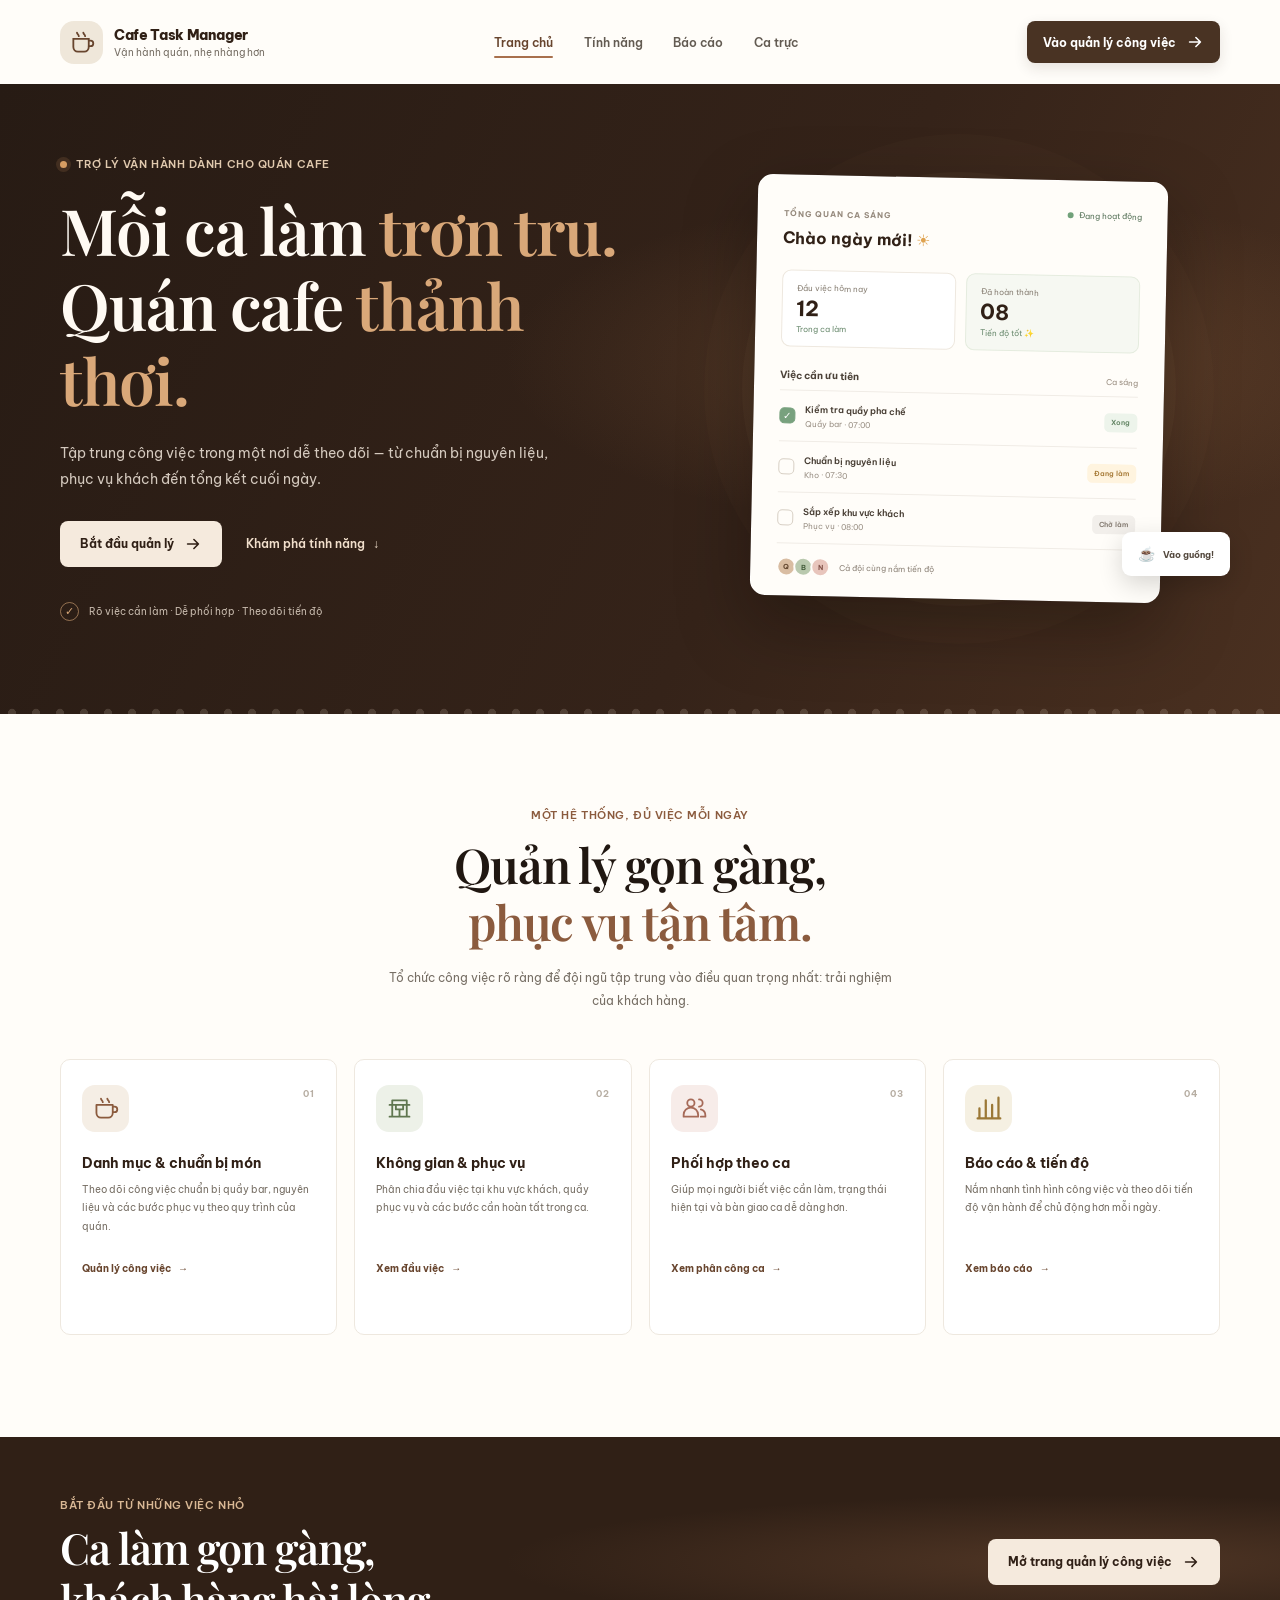
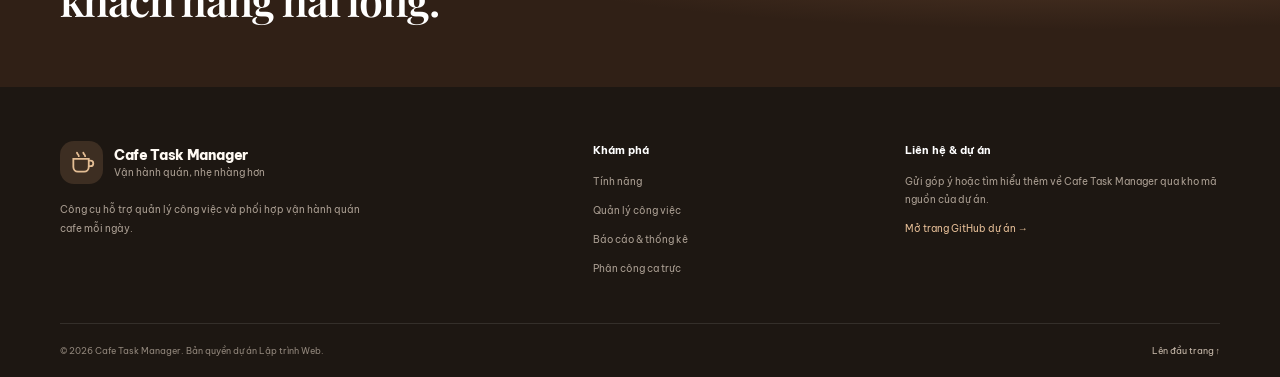
==== commit ab13be04: "Merge remote-tracking branch 'origin/main' and keep coffee management updates" ====
--- a/index.html
+++ b/index.html
@@ -3,538 +3,203 @@
 <head>
   <meta charset="UTF-8">
   <meta name="viewport" content="width=device-width, initial-scale=1.0">
-  <title>Cafe Task Manager - Hệ Thống Quản Lý Công Việc Quán Cafe</title>
-  <meta name="description" content="Ứng dụng quản lý công việc và quy trình vận hành quán cafe theo mô hình MVP với LocalStorage, Dark/Light Mode, Export/Import JSON.">
-  
-  <!-- CSS Dùng Chung (Người 1 phụ trách) -->
-  <link rel="stylesheet" href="assets/css/style.css">
+  <meta name="description" content="Cafe Task Manager giúp quản lý công việc, ca trực và theo dõi hoạt động quán cafe thuận tiện, rõ ràng mỗi ngày.">
+  <meta name="theme-color" content="#f8f5ef">
+  <title>Cafe Task Manager | Quản lý quán cafe hiệu quả</title>
+  <link rel="preconnect" href="https://fonts.googleapis.com">
+  <link rel="preconnect" href="https://fonts.gstatic.com" crossorigin>
+  <link href="https://fonts.googleapis.com/css2?family=Be+Vietnam+Pro:wght@400;500;600;700;800&family=Playfair+Display:wght@600;700&display=swap" rel="stylesheet">
+  <link rel="stylesheet" href="https://cdnjs.cloudflare.com/ajax/libs/animate.css/4.1.1/animate.min.css">
+  <link rel="stylesheet" href="assets/css/home.css">
 </head>
 <body>
-
-  <!-- ================================================================
-       NAVBAR RESPONSIVE DÙNG CHUNG (NGƯỜI 1 PHỤ TRÁCH)
-       ================================================================ -->
-  <header class="site-navbar" id="site-navbar">
-    <div class="container navbar-container">
-      
-      <!-- Brand Logo & Title -->
-      <a href="index.html" class="navbar-brand" aria-label="Về trang chủ Cafe Task Manager">
-        <div class="brand-icon">
-          <svg width="22" height="22" viewBox="0 0 24 24" fill="none" stroke="currentColor" stroke-width="2" stroke-linecap="round" stroke-linejoin="round">
-            <path d="M18 8h1a4 4 0 0 1 0 8h-1"></path>
-            <path d="M2 8h16v9a4 4 0 0 1-4 4H6a4 4 0 0 1-4-4V8z"></path>
-            <line x1="6" y1="1" x2="6" y2="4"></line>
-            <line x1="10" y1="1" x2="10" y2="4"></line>
-            <line x1="14" y1="1" x2="14" y2="4"></line>
+  <a class="skip-link" href="#noi-dung">Bỏ qua điều hướng, đến nội dung chính</a>
+
+  <header class="site-header">
+    <div class="container header-inner">
+      <a class="brand" href="index.html" aria-label="Cafe Task Manager - Trang chủ">
+        <span class="brand-mark" aria-hidden="true">
+          <svg viewBox="0 0 32 32" fill="none">
+            <path d="M7 12h17v9a5 5 0 0 1-5 5h-7a5 5 0 0 1-5-5v-9Z" stroke="currentColor" stroke-width="2"/>
+            <path d="M24 14h2a3 3 0 0 1 0 6h-2M11 5c0 2 2 2 2 4m5-4c0 2 2 2 2 4" stroke="currentColor" stroke-width="2" stroke-linecap="round"/>
           </svg>
-        </div>
-        <div class="brand-text">
-          <span class="brand-title">Cafe Task Manager</span>
-          <span class="brand-badge">Hệ thống vận hành</span>
-        </div>
+        </span>
+        <span class="brand-copy">
+          <span class="brand-name">Cafe Task Manager</span>
+          <span class="brand-caption">Vận hành quán, nhẹ nhàng hơn</span>
+        </span>
       </a>
 
-      <!-- Menu Điều Hướng (Dùng chung cho cả 3 trang) -->
-      <nav class="navbar-nav" id="navbar-nav" aria-label="Điều hướng chính">
-        <div class="mobile-nav-header">
-          <span class="brand-title" style="font-size: var(--text-lg);">Cafe Task Manager</span>
-          <button type="button" class="mobile-nav-close" id="mobile-nav-close" aria-label="Đóng menu">&times;</button>
-        </div>
-
-        <ul class="nav-list">
-          <li><a href="index.html" class="nav-link">Trang chủ</a></li>
-          <li><a href="tasks.html" class="nav-link">Quản lý công việc</a></li>
-          <li><a href="pages/page-2.html" class="nav-link">Báo cáo &amp; Thống kê</a></li>
-          <li><a href="pages/page-3.html" class="nav-link">Phân công ca trực</a></li>
-        </ul>
+      <nav class="main-nav" aria-label="Điều hướng chính">
+        <a class="nav-link active" href="index.html" aria-current="page">Trang chủ</a>
+        <a class="nav-link" href="#tinh-nang">Tính năng</a>
+        <a class="nav-link" href="pages/page-2.html">Báo cáo</a>
+        <a class="nav-link" href="pages/page-3.html">Ca trực</a>
       </nav>
 
-      <!-- Overlay che mờ khi mở mobile drawer -->
-      <div class="navbar-overlay" id="navbar-overlay" aria-hidden="true"></div>
-
-      <!-- Action Buttons (Dark Mode Toggle & Nút công cụ) -->
-      <div class="navbar-actions">
-        <!-- Nút chuyển đổi Dark Mode / Light Mode -->
-        <button type="button" class="theme-toggle-btn" id="theme-toggle" aria-label="Chuyển đổi giao diện Sáng/Tối" title="Chuyển đổi giao diện">
-          <svg width="20" height="20" viewBox="0 0 24 24" fill="none" stroke="currentColor" stroke-width="2">
-            <path d="M21 12.79A9 9 0 1 1 11.21 3 7 7 0 0 0 21 12.79z"></path>
-          </svg>
-        </button>
-
-        <!-- Nút Hamburger Điều Khiển Mobile Menu -->
-        <button type="button" class="navbar-toggle" id="navbar-toggle" aria-label="Mở menu điều hướng" aria-expanded="false" aria-controls="navbar-nav">
-          <span class="hamburger-box">
-            <span class="hamburger-inner"></span>
-          </span>
-        </button>
-      </div>
-
+      <a class="button button-primary header-cta" href="tasks.html">
+        Vào quản lý công việc
+        <svg viewBox="0 0 20 20" aria-hidden="true"><path d="M4 10h12m-5-5 5 5-5 5" fill="none" stroke="currentColor" stroke-width="1.8" stroke-linecap="round" stroke-linejoin="round"/></svg>
+      </a>
     </div>
   </header>
 
-  <!-- ================================================================
-       MAIN CONTENT: GIAO DIỆN QUẢN LÝ CÔNG VIỆC CHÍNH
-       ================================================================ -->
-  <main class="main-content">
-    <div class="container">
-      
-      <!-- Tiêu đề trang & Thanh công cụ chung -->
-      <div class="page-header">
-        <div class="page-title-group">
-          <h1>
-            <span>Bảng Công Việc Quán Cafe</span>
-          </h1>
-          <p class="page-title-desc">
-            Theo dõi, phân công và kiểm soát chất lượng quy trình vận hành quán hàng ngày.
-          </p>
-        </div>
-
-        <!-- Các nút tác vụ nhanh: Thêm, Export, Import, Clear All -->
-        <div style="display: flex; gap: var(--space-xs); flex-wrap: wrap; align-items: center;">
-          <button type="button" class="btn btn-primary" id="btn-open-add-modal">
-            <svg width="16" height="16" viewBox="0 0 24 24" fill="none" stroke="currentColor" stroke-width="2.5"><line x1="12" y1="5" x2="12" y2="19"></line><line x1="5" y1="12" x2="19" y2="12"></line></svg>
-            <span>Thêm công việc</span>
-          </button>
-
-          <button type="button" class="btn btn-outline btn-export-json" title="Xuất dữ liệu công việc ra tệp JSON">
-            <svg width="15" height="15" viewBox="0 0 24 24" fill="none" stroke="currentColor" stroke-width="2"><path d="M21 15v4a2 2 0 0 1-2 2H5a2 2 0 0 1-2-2v-4"></path><polyline points="7 10 12 15 17 10"></polyline><line x1="12" y1="15" x2="12" y2="3"></line></svg>
-            <span>Export JSON</span>
-          </button>
-
-          <button type="button" class="btn btn-outline btn-trigger-import" data-target-input="input-import-json" title="Nhập danh sách công việc từ tệp JSON">
-            <svg width="15" height="15" viewBox="0 0 24 24" fill="none" stroke="currentColor" stroke-width="2"><path d="M21 15v4a2 2 0 0 1-2 2H5a2 2 0 0 1-2-2v-4"></path><polyline points="17 8 12 3 7 8"></polyline><line x1="12" y1="3" x2="12" y2="15"></line></svg>
-            <span>Import JSON</span>
-          </button>
-          <!-- Input file ẩn cho chức năng Import JSON -->
-          <input type="file" id="input-import-json" class="input-import-json" accept=".json,application/json" style="display: none;">
-
-          <button type="button" class="btn btn-danger btn-clear-all" title="Xóa toàn bộ công việc hiện có">
-            <svg width="15" height="15" viewBox="0 0 24 24" fill="none" stroke="currentColor" stroke-width="2"><polyline points="3 6 5 6 21 6"></polyline><path d="M19 6v14a2 2 0 0 1-2 2H7a2 2 0 0 1-2-2V6m3 0V4a2 2 0 0 1 2-2h4a2 2 0 0 1 2 2v2"></path></svg>
-            <span>Clear All</span>
-          </button>
-        </div>
-      </div>
-
-      <!-- Thẻ Thống Kê Tiến Độ (Stats Cards) -->
-      <div class="stats-grid">
-        <div class="stat-card">
-          <div class="stat-icon" style="background: var(--primary-soft); color: var(--primary);">📋</div>
-          <div class="stat-info">
-            <span class="stat-count" id="stat-total">0</span>
-            <span class="stat-label">Tổng công việc</span>
+  <main id="noi-dung">
+    <section class="hero" aria-labelledby="hero-title">
+      <div class="container hero-layout">
+        <div class="hero-copy animate__animated animate__fadeInUp">
+          <p class="eyebrow"><span class="eyebrow-dot"></span> Trợ lý vận hành dành cho quán cafe</p>
+          <h1 id="hero-title">Mỗi ca làm <span>trơn tru.</span><br>Quán cafe <span>thảnh thơi.</span></h1>
+          <p class="hero-description">Tập trung công việc trong một nơi dễ theo dõi — từ chuẩn bị nguyên liệu, phục vụ khách đến tổng kết cuối ngày.</p>
+          <div class="hero-actions">
+            <a class="button button-light" href="tasks.html">
+              Bắt đầu quản lý
+              <svg viewBox="0 0 20 20" aria-hidden="true"><path d="M4 10h12m-5-5 5 5-5 5" fill="none" stroke="currentColor" stroke-width="1.8" stroke-linecap="round" stroke-linejoin="round"/></svg>
+            </a>
+            <a class="text-link" href="#tinh-nang">Khám phá tính năng <span aria-hidden="true">↓</span></a>
           </div>
-        </div>
-        <div class="stat-card">
-          <div class="stat-icon" style="background: var(--status-pending-bg); color: var(--status-pending);">⏳</div>
-          <div class="stat-info">
-            <span class="stat-count" id="stat-pending">0</span>
-            <span class="stat-label">Chờ thực hiện</span>
+          <div class="hero-note">
+            <span class="note-icon" aria-hidden="true">✓</span>
+            <span>Rõ việc cần làm · Dễ phối hợp · Theo dõi tiến độ</span>
           </div>
         </div>
-        <div class="stat-card">
-          <div class="stat-icon" style="background: var(--status-in-progress-bg); color: var(--status-in-progress);">⚡</div>
-          <div class="stat-info">
-            <span class="stat-count" id="stat-in-progress">0</span>
-            <span class="stat-label">Đang pha chế / làm</span>
+
+        <div class="hero-visual animate__animated animate__fadeIn animate__delay-1s" aria-label="Minh họa bảng theo dõi công việc trong quán">
+          <div class="visual-glow"></div>
+          <div class="dashboard-card">
+            <div class="dashboard-top">
+              <div>
+                <span class="dashboard-kicker">TỔNG QUAN CA SÁNG</span>
+                <h2>Chào ngày mới! <span aria-hidden="true">☀</span></h2>
+              </div>
+              <span class="live-indicator"><i></i> Đang hoạt động</span>
+            </div>
+            <div class="dashboard-stats">
+              <div class="mini-stat"><span>Đầu việc hôm nay</span><strong>12</strong><small>Trong ca làm</small></div>
+              <div class="mini-stat mini-stat-accent"><span>Đã hoàn thành</span><strong>08</strong><small>Tiến độ tốt ✨</small></div>
+            </div>
+            <div class="task-preview-heading">
+              <strong>Việc cần ưu tiên</strong>
+              <span>Ca sáng</span>
+            </div>
+            <div class="task-preview">
+              <span class="task-check done" aria-hidden="true">✓</span>
+              <span class="task-label"><strong>Kiểm tra quầy pha chế</strong><small>Quầy bar · 07:00</small></span>
+              <span class="task-tag tag-done">Xong</span>
+            </div>
+            <div class="task-preview">
+              <span class="task-check" aria-hidden="true"></span>
+              <span class="task-label"><strong>Chuẩn bị nguyên liệu</strong><small>Kho · 07:30</small></span>
+              <span class="task-tag tag-progress">Đang làm</span>
+            </div>
+            <div class="task-preview">
+              <span class="task-check" aria-hidden="true"></span>
+              <span class="task-label"><strong>Sắp xếp khu vực khách</strong><small>Phục vụ · 08:00</small></span>
+              <span class="task-tag tag-pending">Chờ làm</span>
+            </div>
+            <div class="dashboard-footer"><span class="avatar-stack" aria-hidden="true"><i>Q</i><i>B</i><i>N</i></span><span>Cả đội cùng nắm tiến độ</span></div>
           </div>
-        </div>
-        <div class="stat-card">
-          <div class="stat-icon" style="background: var(--status-completed-bg); color: var(--status-completed);">✓</div>
-          <div class="stat-info">
-            <span class="stat-count" id="stat-completed">0</span>
-            <span class="stat-label">Đã hoàn thành</span>
-          </div>
-        </div>
-      </div>
-
-      <!-- Bộ Lọc & Tìm Kiếm -->
-      <div class="card" style="margin-bottom: var(--space-lg); padding: var(--space-md);">
-        <div style="display: flex; gap: var(--space-md); flex-wrap: wrap; align-items: center; justify-content: space-between;">
-          <!-- Tìm kiếm -->
-          <div style="flex: 1; min-width: 240px; position: relative;">
-            <input type="text" id="search-input" class="form-input" placeholder="🔍 Tìm kiếm công việc theo tiêu đề, danh mục...">
-          </div>
-          <!-- Lọc trạng thái -->
-          <div style="display: flex; gap: var(--space-xs); align-items: center;">
-            <label for="filter-status" style="font-size: var(--text-sm); font-weight: 600; white-space: nowrap;">Trạng thái:</label>
-            <select id="filter-status" class="form-select" style="width: auto; min-width: 160px;">
-              <option value="all">Tất cả trạng thái</option>
-              <option value="pending">Chờ thực hiện</option>
-              <option value="in-progress">Đang làm</option>
-              <option value="completed">Đã hoàn thành</option>
-            </select>
-          </div>
-        </div>
-      </div>
-
-      <!-- Danh Sách Công Việc (Render động từ TaskService) -->
-      <div id="task-list" style="display: flex; flex-direction: column; gap: var(--space-md);">
-        <!-- Các thẻ công việc sẽ được render tại đây -->
-      </div>
-
-      <!-- Trạng thái trống (Empty State khi không có task) -->
-      <div id="empty-state" class="card" style="display: none; text-align: center; padding: var(--space-2xl) var(--space-lg); margin-top: var(--space-md);">
-        <div style="font-size: 3rem; margin-bottom: var(--space-sm);">☕</div>
-        <h3 style="margin-bottom: var(--space-xs);">Không tìm thấy công việc nào</h3>
-        <p style="color: var(--text-secondary); max-width: 450px; margin-inline: auto; margin-bottom: var(--space-lg);">
-          Hiện tại danh sách đang trống. Bạn có thể thêm công việc mới hoặc nạp lại 5 công việc mẫu của quán Cafe.
-        </p>
-        <div style="display: flex; gap: var(--space-sm); justify-content: center; flex-wrap: wrap;">
-          <button type="button" class="btn btn-primary" id="btn-empty-add">Thêm công việc mới</button>
-          <button type="button" class="btn btn-outline" id="btn-reset-defaults">Nạp lại 5 việc mẫu</button>
-        </div>
-      </div>
-
-    </div>
+          <div class="floating-coffee" aria-hidden="true">☕ <span>Vào guồng!</span></div>
+        </div>
+      </div>
+      <div class="hero-bottom" aria-hidden="true"><span></span><span></span><span></span><span></span><span></span><span></span><span></span><span></span><span></span><span></span><span></span><span></span><span></span><span></span><span></span><span></span><span></span><span></span><span></span><span></span><span></span><span></span><span></span><span></span><span></span><span></span><span></span><span></span><span></span><span></span><span></span><span></span><span></span><span></span><span></span><span></span><span></span><span></span><span></span><span></span><span></span><span></span><span></span><span></span><span></span><span></span><span></span><span></span><span></span><span></span><span></span><span></span><span></span><span></span><span></span><span></span><span></span><span></span><span></span><span></span><span></span><span></span><span></span><span></span><span></span><span></span><span></span><span></span><span></span><span></span><span></span><span></span><span></span><span></span><span></span><span></span><span></span><span></span><span></span><span></span><span></span><span></span><span></span><span></span><span></span><span></span><span></span><span></span><span></span><span></span><span></span><span></span><span></span><span></span><span></span><span></span><span></span><span></span><span></span><span></span><span></span><span></span><span></span><span></span><span></span><span></span><span></span><span></span><span></span><span></span><span></span><span></span><span></span><span></span><span></span><span></span><span></span><span></span><span></span><span></span><span></span><span></span><span></span><span></span><span></span><span></span><span></span><span></span><span></span><span></span><span></span><span></span><span></span><span></span><span></span><span></span><span></span><span></span><span></span><span></span><span></span><span></span><span></span><span></span><span></span><span></span><span></span><span></span><span></span><span></span><span></span><span></span><span></span><span></span><span></span><span></span><span></span><span></span><span></span><span></span><span></span><span></span><span></span><span></span><span></span><span></span><span></span><span></span><span></span><span></span><span></span><span></span><span></span><span></span><span></span><span></span><span></span><span></span><span></span><span></span><span></span><span></span><span></span><span></span><span></span><span></span><span></span><span></span><span></span><span></span><span></span><span></span><span></span><span></span><span></span><span></span><span></span></span>
+    </section>
+
+    <section class="features section-space" id="tinh-nang" aria-labelledby="features-title">
+      <div class="container">
+        <div class="section-heading">
+          <p class="eyebrow eyebrow-dark">Một hệ thống, đủ việc mỗi ngày</p>
+          <h2 id="features-title">Quản lý gọn gàng,<br><span>phục vụ tận tâm.</span></h2>
+          <p>Tổ chức công việc rõ ràng để đội ngũ tập trung vào điều quan trọng nhất: trải nghiệm của khách hàng.</p>
+        </div>
+
+        <div class="feature-grid">
+          <article class="feature-card">
+            <span class="feature-icon icon-coffee" aria-hidden="true">
+              <svg viewBox="0 0 32 32" fill="none"><path d="M6 12h18v9a5 5 0 0 1-5 5h-8a5 5 0 0 1-5-5v-9Zm18 2h2a3 3 0 0 1 0 6h-2M11 5c0 2 2 2 2 4m5-4c0 2 2 2 2 4" stroke="currentColor" stroke-width="2" stroke-linecap="round" stroke-linejoin="round"/></svg>
+            </span>
+            <span class="feature-number">01</span>
+            <h3>Danh mục &amp; chuẩn bị món</h3>
+            <p>Theo dõi công việc chuẩn bị quầy bar, nguyên liệu và các bước phục vụ theo quy trình của quán.</p>
+            <a href="tasks.html" class="feature-link">Quản lý công việc <span aria-hidden="true">→</span></a>
+          </article>
+          <article class="feature-card">
+            <span class="feature-icon icon-table" aria-hidden="true">
+              <svg viewBox="0 0 32 32" fill="none"><path d="M5 12h22M8 12V7h16v5m-16 0v13m16-13v13M5 25h22M12 12v5h8v-5m-4 5v8" stroke="currentColor" stroke-width="2" stroke-linecap="round" stroke-linejoin="round"/></svg>
+            </span>
+            <span class="feature-number">02</span>
+            <h3>Không gian &amp; phục vụ</h3>
+            <p>Phân chia đầu việc tại khu vực khách, quầy phục vụ và các bước cần hoàn tất trong ca.</p>
+            <a href="tasks.html" class="feature-link">Xem đầu việc <span aria-hidden="true">→</span></a>
+          </article>
+          <article class="feature-card">
+            <span class="feature-icon icon-team" aria-hidden="true">
+              <svg viewBox="0 0 32 32" fill="none"><circle cx="12" cy="10" r="4" stroke="currentColor" stroke-width="2"/><path d="M4 25v-2a8 8 0 0 1 16 0v2H4Zm17-19a4 4 0 0 1 0 8m2 3a7 7 0 0 1 5 7v1h-5" stroke="currentColor" stroke-width="2" stroke-linecap="round" stroke-linejoin="round"/></svg>
+            </span>
+            <span class="feature-number">03</span>
+            <h3>Phối hợp theo ca</h3>
+            <p>Giúp mọi người biết việc cần làm, trạng thái hiện tại và bàn giao ca dễ dàng hơn.</p>
+            <a href="pages/page-3.html" class="feature-link">Xem phân công ca <span aria-hidden="true">→</span></a>
+          </article>
+          <article class="feature-card">
+            <span class="feature-icon icon-chart" aria-hidden="true">
+              <svg viewBox="0 0 32 32" fill="none"><path d="M6 26V16m7 10V7m7 19V12m7 14V4M4 27h25" stroke="currentColor" stroke-width="2.5" stroke-linecap="round" stroke-linejoin="round"/></svg>
+            </span>
+            <span class="feature-number">04</span>
+            <h3>Báo cáo &amp; tiến độ</h3>
+            <p>Nắm nhanh tình hình công việc và theo dõi tiến độ vận hành để chủ động hơn mỗi ngày.</p>
+            <a href="pages/page-2.html" class="feature-link">Xem báo cáo <span aria-hidden="true">→</span></a>
+          </article>
+        </div>
+      </div>
+    </section>
+
+    <section class="closing-cta" aria-labelledby="closing-title">
+      <div class="container closing-inner">
+        <div>
+          <p class="eyebrow">Bắt đầu từ những việc nhỏ</p>
+          <h2 id="closing-title">Ca làm gọn gàng,<br>khách hàng hài lòng.</h2>
+        </div>
+        <a class="button button-light" href="tasks.html">Mở trang quản lý công việc
+          <svg viewBox="0 0 20 20" aria-hidden="true"><path d="M4 10h12m-5-5 5 5-5 5" fill="none" stroke="currentColor" stroke-width="1.8" stroke-linecap="round" stroke-linejoin="round"/></svg>
+        </a>
+      </div>
+    </section>
   </main>
 
-  <!-- ================================================================
-       FOOTER DÙNG CHUNG (NGƯỜI 1 PHỤ TRÁCH)
-       ================================================================ -->
   <footer class="site-footer">
     <div class="container">
-      <div class="footer-content">
-        <div class="footer-brand">
-          <div class="brand-icon" style="width: 30px; height: 30px;">☕</div>
-          <div>
-            <strong style="color: var(--text-primary);">Cafe Task Manager</strong>
-            <div style="font-size: var(--text-xs); color: var(--text-muted);">Mô hình vận hành quán Cafe MVP</div>
-          </div>
-        </div>
-        <div class="footer-nav">
-          <a href="index.html">Trang chủ</a>
+      <div class="footer-main">
+        <div class="footer-about">
+          <a class="brand footer-brand" href="index.html">
+            <span class="brand-mark" aria-hidden="true">
+              <svg viewBox="0 0 32 32" fill="none"><path d="M7 12h17v9a5 5 0 0 1-5 5h-7a5 5 0 0 1-5-5v-9Z" stroke="currentColor" stroke-width="2"/><path d="M24 14h2a3 3 0 0 1 0 6h-2M11 5c0 2 2 2 2 4m5-4c0 2 2 2 2 4" stroke="currentColor" stroke-width="2" stroke-linecap="round"/></svg>
+            </span>
+            <span class="brand-copy">
+              <span class="brand-name">Cafe Task Manager</span>
+              <span class="brand-caption">Vận hành quán, nhẹ nhàng hơn</span>
+            </span>
+          </a>
+          <p>Công cụ hỗ trợ quản lý công việc và phối hợp vận hành quán cafe mỗi ngày.</p>
+        </div>
+        <div class="footer-column">
+          <h2>Khám phá</h2>
+          <a href="#tinh-nang">Tính năng</a>
           <a href="tasks.html">Quản lý công việc</a>
-          <a href="pages/page-2.html">Báo cáo &amp; Thống kê</a>
+          <a href="pages/page-2.html">Báo cáo &amp; thống kê</a>
           <a href="pages/page-3.html">Phân công ca trực</a>
+        </div>
+        <div class="footer-column footer-contact">
+          <h2>Liên hệ &amp; dự án</h2>
+          <p>Gửi góp ý hoặc tìm hiểu thêm về Cafe Task Manager qua kho mã nguồn của dự án.</p>
+          <a href="https://github.com/tienducn582-ui/QuanLyQuanCoffe" target="_blank" rel="noopener noreferrer">Mở trang GitHub dự án <span aria-hidden="true">→</span></a>
         </div>
       </div>
       <div class="footer-bottom">
         <span>© 2026 Cafe Task Manager. Bản quyền dự án Lập trình Web.</span>
-        <span>Phụ trách Khung &amp; Data Core: Người 1 (Leader)</span>
+        <a href="#noi-dung">Lên đầu trang ↑</a>
       </div>
     </div>
   </footer>
-
-  <!-- ================================================================
-       MODAL THÊM / CHỈNH SỬA CÔNG VIỆC
-       ================================================================ -->
-  <div class="modal-backdrop" id="task-modal-backdrop" aria-hidden="true">
-    <div class="modal" role="dialog" aria-labelledby="task-modal-title">
-      <div class="modal-header">
-        <h3 class="modal-title" id="task-modal-title">Thêm Công Việc Mới</h3>
-        <button type="button" class="modal-close" id="btn-close-modal" aria-label="Đóng">&times;</button>
-      </div>
-      <form id="task-form">
-        <input type="hidden" id="task-id">
-        <div class="modal-body">
-          <div class="form-group">
-            <label for="task-title" class="form-label">Tên công việc <span style="color: var(--danger);">*</span></label>
-            <input type="text" id="task-title" class="form-input" placeholder="Ví dụ: Kiểm tra hạn sử dụng sữa tươi..." required>
-          </div>
-
-          <div style="display: grid; grid-template-columns: 1fr 1fr; gap: var(--space-md);">
-            <div class="form-group">
-              <label for="task-category" class="form-label">Danh mục / Khu vực</label>
-              <select id="task-category" class="form-select">
-                <option value="Kho & Nguyên liệu">Kho &amp; Nguyên liệu</option>
-                <option value="Pha chế">Pha chế</option>
-                <option value="Kỹ thuật & Máy móc">Kỹ thuật &amp; Máy móc</option>
-                <option value="Phục vụ">Phục vụ</option>
-                <option value="Quầy bar">Quầy bar</option>
-                <option value="Chung">Chung</option>
-              </select>
-            </div>
-
-            <div class="form-group">
-              <label for="task-priority" class="form-label">Mức độ ưu tiên</label>
-              <select id="task-priority" class="form-select">
-                <option value="low">Thấp</option>
-                <option value="medium" selected>Trung bình</option>
-                <option value="high">Cao (Gấp)</option>
-              </select>
-            </div>
-          </div>
-
-          <div class="form-group">
-            <label for="task-status" class="form-label">Trạng thái công việc</label>
-            <select id="task-status" class="form-select">
-              <option value="pending" selected>Chờ thực hiện</option>
-              <option value="in-progress">Đang làm</option>
-              <option value="completed">Đã hoàn thành</option>
-            </select>
-          </div>
-
-          <div class="form-group">
-            <label for="task-desc" class="form-label">Mô tả chi tiết</label>
-            <textarea id="task-desc" class="form-textarea" placeholder="Ghi chú chi tiết yêu cầu, lưu ý ca làm việc..."></textarea>
-          </div>
-        </div>
-
-        <div class="modal-footer">
-          <button type="button" class="btn btn-outline" id="btn-cancel-modal">Hủy</button>
-          <button type="submit" class="btn btn-primary" id="btn-save-task">Lưu công việc</button>
-        </div>
-      </form>
-    </div>
-  </div>
-
-  <!-- JavaScript Dùng Chung (Người 1 phụ trách) -->
-  <script src="assets/js/taskService.js"></script>
-  <script src="assets/js/main.js"></script>
-
-  <!-- Script điều khiển giao diện Trang chủ -->
-  <script>
-    (function () {
-      const taskListEl = document.getElementById('task-list');
-      const emptyStateEl = document.getElementById('empty-state');
-      const searchInput = document.getElementById('search-input');
-      const filterStatus = document.getElementById('filter-status');
-      
-      const modalBackdrop = document.getElementById('task-modal-backdrop');
-      const modalTitle = document.getElementById('task-modal-title');
-      const taskForm = document.getElementById('task-form');
-      const taskIdInput = document.getElementById('task-id');
-      const taskTitleInput = document.getElementById('task-title');
-      const taskCategoryInput = document.getElementById('task-category');
-      const taskPriorityInput = document.getElementById('task-priority');
-      const taskStatusInput = document.getElementById('task-status');
-      const taskDescInput = document.getElementById('task-desc');
-
-      // 1. Render danh sách công việc
-      function renderTasks() {
-        if (!window.TaskService) return;
-
-        const allTasks = window.TaskService.getAllTasks ? window.TaskService.getAllTasks() : window.TaskService.getTasks();
-        const searchTerm = (searchInput.value || '').trim().toLowerCase();
-        const currentFilter = filterStatus.value.toLowerCase();
-
-        // Cập nhật thống kê (hỗ trợ cả Pending/Done lẫn pending/completed)
-        const isDone = (status) => {
-          const s = String(status || '').toLowerCase();
-          return s === 'done' || s === 'completed';
-        };
-        const isPending = (status) => {
-          const s = String(status || '').toLowerCase();
-          return s === 'pending';
-        };
-
-        document.getElementById('stat-total').textContent = allTasks.length;
-        document.getElementById('stat-pending').textContent = allTasks.filter(t => isPending(t.status)).length;
-        document.getElementById('stat-in-progress').textContent = allTasks.filter(t => String(t.status || '').toLowerCase() === 'in-progress').length;
-        document.getElementById('stat-completed').textContent = allTasks.filter(t => isDone(t.status)).length;
-
-        // Lọc danh sách
-        const filtered = allTasks.filter(task => {
-          const matchSearch = task.title.toLowerCase().includes(searchTerm) || 
-                              (task.description && task.description.toLowerCase().includes(searchTerm)) ||
-                              (task.category && task.category.toLowerCase().includes(searchTerm));
-          
-          let matchStatus = true;
-          if (currentFilter !== 'all') {
-            if (currentFilter === 'completed' || currentFilter === 'done') {
-              matchStatus = isDone(task.status);
-            } else if (currentFilter === 'pending') {
-              matchStatus = isPending(task.status);
-            } else {
-              matchStatus = String(task.status || '').toLowerCase() === currentFilter;
-            }
-          }
-          return matchSearch && matchStatus;
-        });
-
-        if (filtered.length === 0) {
-          taskListEl.innerHTML = '';
-          emptyStateEl.style.display = 'block';
-          return;
-        }
-
-        emptyStateEl.style.display = 'none';
-
-        const priorityLabelMap = {
-          low: 'Thấp',
-          medium: 'Trung bình',
-          high: 'Ưu tiên cao'
-        };
-
-        const statusLabelMap = {
-          'pending': 'Chờ thực hiện',
-          'in-progress': 'Đang làm',
-          'completed': 'Hoàn thành',
-          'done': 'Hoàn thành'
-        };
-
-        taskListEl.innerHTML = filtered.map(task => {
-          const done = isDone(task.status);
-          const statusKey = String(task.status || '').toLowerCase();
-          const priorityKey = String(task.priority || '').toLowerCase();
-          const dateStr = task.deadline || (task.createdAt ? new Date(task.createdAt).toLocaleDateString('vi-VN') : '');
-
-          return `
-            <div class="card" style="border-left: 5px solid ${
-              done ? 'var(--status-completed)' :
-              statusKey === 'in-progress' ? 'var(--status-in-progress)' : 'var(--status-pending)'
-            }; display: flex; flex-direction: column; gap: var(--space-xs);">
-              <div style="display: flex; align-items: flex-start; justify-content: space-between; gap: var(--space-sm); flex-wrap: wrap;">
-                <div style="flex: 1;">
-                  <div style="display: flex; align-items: center; gap: var(--space-xs); flex-wrap: wrap; margin-bottom: 4px;">
-                    <span class="badge ${done ? 'badge-completed' : 'badge-pending'}">${done ? 'Hoàn thành (Done)' : 'Chờ làm (Pending)'}</span>
-                    <span class="badge badge-priority-${priorityKey}">● ${priorityLabelMap[priorityKey] || task.priority}</span>
-                    <span style="font-size: var(--text-xs); color: var(--text-muted); background: var(--bg-surface-secondary); padding: 2px 8px; border-radius: var(--radius-sm);">🏷️ ${task.category || 'Chung'}</span>
-                    ${task.deadline ? `<span style="font-size: var(--text-xs); color: var(--primary); background: var(--primary-soft); padding: 2px 8px; border-radius: var(--radius-sm); font-weight: 600;">📅 Hạn: ${task.deadline}</span>` : ''}
-                  </div>
-                  <h3 style="font-size: var(--text-lg); ${done ? 'text-decoration: line-through; opacity: 0.75;' : ''}">${task.title}</h3>
-                </div>
-                
-                <!-- Nút thao tác nhanh -->
-                <div style="display: flex; gap: var(--space-2xs); align-items: center;">
-                  <button type="button" class="btn btn-outline btn-sm btn-toggle-status" data-id="${task.id}" title="Đổi trạng thái nhanh">
-                    ${done ? '↺ Mở lại' : '✓ Hoàn thành'}
-                  </button>
-                  <button type="button" class="btn btn-icon btn-edit-task" data-id="${task.id}" title="Chỉnh sửa công việc">
-                    ✏️
-                  </button>
-                  <button type="button" class="btn btn-icon btn-delete-task" data-id="${task.id}" style="color: var(--danger);" title="Xóa công việc">
-                    🗑️
-                  </button>
-                </div>
-              </div>
-
-              ${task.description ? `<p style="font-size: var(--text-sm); color: var(--text-secondary); margin-top: 2px;">${task.description}</p>` : ''}
-
-              <div style="font-size: var(--text-xs); color: var(--text-muted); margin-top: 4px;">
-                Mã: <code>${task.id}</code> ${dateStr ? `| Hạn/Tạo: ${dateStr}` : ''}
-              </div>
-            </div>
-          `;
-        }).join('');
-
-        attachTaskItemEvents();
-      }
-
-      // Gắn sự kiện cho các item trong danh sách
-      function attachTaskItemEvents() {
-        // Đổi trạng thái nhanh bằng hàm toggleStatus chính thức
-        document.querySelectorAll('.btn-toggle-status').forEach(btn => {
-          btn.addEventListener('click', function () {
-            const id = this.getAttribute('data-id');
-            if (window.TaskService && window.TaskService.toggleStatus) {
-              const updated = window.TaskService.toggleStatus(id);
-              if (updated) {
-                window.showToast(`Đã chuyển trạng thái công việc sang "${updated.status}"`, 'success');
-              }
-            }
-          });
-        });
-
-        // Xóa một công việc
-        document.querySelectorAll('.btn-delete-task').forEach(btn => {
-          btn.addEventListener('click', function () {
-            const id = this.getAttribute('data-id');
-            const task = window.TaskService.getTaskById(id);
-            if (!task) return;
-
-            if (window.confirm(`Bạn có chắc chắn muốn xóa công việc "${task.title}" không?`)) {
-              window.TaskService.deleteTask(id);
-              window.showToast('Đã xóa công việc thành công!', 'success');
-            }
-          });
-        });
-
-        // Sửa công việc
-        document.querySelectorAll('.btn-edit-task').forEach(btn => {
-          btn.addEventListener('click', function () {
-            const id = this.getAttribute('data-id');
-            const task = window.TaskService.getTaskById(id);
-            if (!task) return;
-
-            taskIdInput.value = task.id;
-            taskTitleInput.value = task.title;
-            taskCategoryInput.value = task.category || 'Chung';
-            taskPriorityInput.value = task.priority || 'medium';
-            taskStatusInput.value = task.status || 'pending';
-            taskDescInput.value = task.description || '';
-
-            modalTitle.textContent = 'Chỉnh Sửa Công Việc';
-            openModal();
-          });
-        });
-      }
-
-      // Quản lý Modal Form
-      function openModal() {
-        modalBackdrop.classList.add('is-open');
-        modalBackdrop.setAttribute('aria-hidden', 'false');
-        document.body.style.overflow = 'hidden';
-      }
-
-      function closeModal() {
-        modalBackdrop.classList.remove('is-open');
-        modalBackdrop.setAttribute('aria-hidden', 'true');
-        document.body.style.overflow = '';
-        taskForm.reset();
-        taskIdInput.value = '';
-      }
-
-      document.getElementById('btn-open-add-modal').addEventListener('click', () => {
-        taskIdInput.value = '';
-        taskForm.reset();
-        modalTitle.textContent = 'Thêm Công Việc Mới';
-        openModal();
-      });
-
-      document.getElementById('btn-empty-add').addEventListener('click', () => {
-        taskIdInput.value = '';
-        taskForm.reset();
-        modalTitle.textContent = 'Thêm Công Việc Mới';
-        openModal();
-      });
-
-      document.getElementById('btn-close-modal').addEventListener('click', closeModal);
-      document.getElementById('btn-cancel-modal').addEventListener('click', closeModal);
-
-      modalBackdrop.addEventListener('click', (e) => {
-        if (e.target === modalBackdrop) closeModal();
-      });
-
-      // Submit form Thêm / Sửa
-      taskForm.addEventListener('submit', function (e) {
-        e.preventDefault();
-        const id = taskIdInput.value;
-        const taskData = {
-          title: taskTitleInput.value,
-          category: taskCategoryInput.value,
-          priority: taskPriorityInput.value,
-          status: taskStatusInput.value,
-          description: taskDescInput.value
-        };
-
-        if (id) {
-          window.TaskService.updateTask(id, taskData);
-          window.showToast('Đã cập nhật công việc thành công!', 'success');
-        } else {
-          window.TaskService.addTask(taskData);
-          window.showToast('Đã thêm công việc mới thành công!', 'success');
-        }
-
-        closeModal();
-      });
-
-      // Nạp lại 5 task mẫu nếu rỗng
-      document.getElementById('btn-reset-defaults').addEventListener('click', () => {
-        window.TaskService.resetDefaultTasks();
-        window.showToast('Đã nạp 5 công việc mẫu của quán Cafe!', 'success');
-      });
-
-      // Tìm kiếm và Lọc
-      searchInput.addEventListener('input', renderTasks);
-      filterStatus.addEventListener('change', renderTasks);
-
-      // Lắng nghe sự kiện tasks:changed từ TaskService
-      window.addEventListener('tasks:changed', renderTasks);
-
-      // Khởi chạy render lần đầu
-      renderTasks();
-    })();
-  </script>
 </body>
 </html>
--- a/assets/css/home.css
+++ b/assets/css/home.css
@@ -0,0 +1,1124 @@
+:root {
+  color-scheme: light;
+  --coffee-950: #201711;
+  --coffee-900: #302016;
+  --coffee-800: #493323;
+  --coffee-700: #68452e;
+  --coffee-600: #8b5b3e;
+  --coffee-500: #a8704d;
+  --cream-50: #fffdf9;
+  --cream-100: #f8f5ef;
+  --cream-200: #eee7dc;
+  --ink: #29231e;
+  --muted: #776f65;
+  --green: #47765d;
+  --container: 1160px;
+  font-family: "Be Vietnam Pro", sans-serif;
+  color: var(--ink);
+  background: var(--cream-50);
+  font-synthesis: none;
+  text-rendering: optimizeLegibility;
+}
+
+* {
+  box-sizing: border-box;
+}
+
+html {
+  scroll-behavior: smooth;
+  scroll-padding-top: 92px;
+}
+
+body {
+  min-width: 320px;
+  margin: 0;
+}
+
+body,
+button,
+a {
+  font-family: "Be Vietnam Pro", sans-serif;
+}
+
+a {
+  color: inherit;
+  text-decoration: none;
+}
+
+button,
+a {
+  -webkit-tap-highlight-color: transparent;
+}
+
+a:focus-visible {
+  outline: 3px solid #d49c60;
+  outline-offset: 4px;
+}
+
+.container {
+  width: min(var(--container), calc(100% - 48px));
+  margin-inline: auto;
+}
+
+.skip-link {
+  position: fixed;
+  z-index: 20;
+  top: 12px;
+  left: 12px;
+  padding: 12px 16px;
+  transform: translateY(-160%);
+  border-radius: 8px;
+  background: var(--coffee-950);
+  color: white;
+}
+
+.skip-link:focus {
+  transform: translateY(0);
+}
+
+.site-header {
+  position: relative;
+  z-index: 5;
+  background: var(--cream-50);
+}
+
+.header-inner {
+  display: flex;
+  min-height: 84px;
+  align-items: center;
+  justify-content: space-between;
+  gap: 24px;
+}
+
+.brand {
+  display: inline-flex;
+  flex: 0 0 auto;
+  align-items: center;
+  gap: 11px;
+}
+
+.brand-mark {
+  display: grid;
+  width: 43px;
+  height: 43px;
+  flex: 0 0 43px;
+  place-items: center;
+  border-radius: 14px;
+  background: #efe7da;
+  color: var(--coffee-700);
+}
+
+.brand-mark svg {
+  width: 29px;
+  height: 29px;
+}
+
+.brand-copy {
+  display: grid;
+  gap: 2px;
+}
+
+.brand-name {
+  color: var(--coffee-900);
+  font-size: 14px;
+  font-weight: 800;
+  letter-spacing: -0.35px;
+}
+
+.brand-caption {
+  color: var(--muted);
+  font-size: 10px;
+}
+
+.main-nav {
+  display: flex;
+  align-items: center;
+  gap: clamp(16px, 2.4vw, 34px);
+}
+
+.nav-link {
+  position: relative;
+  padding-block: 10px;
+  color: #635b52;
+  font-size: 12px;
+  font-weight: 600;
+  transition: color 180ms ease;
+}
+
+.nav-link:hover,
+.nav-link.active {
+  color: var(--coffee-700);
+}
+
+.nav-link.active::after {
+  position: absolute;
+  right: 0;
+  bottom: 2px;
+  left: 0;
+  height: 2px;
+  border-radius: 2px;
+  background: var(--coffee-500);
+  content: "";
+}
+
+.button {
+  display: inline-flex;
+  min-height: 46px;
+  align-items: center;
+  justify-content: center;
+  gap: 10px;
+  padding: 0 19px;
+  border: 1px solid transparent;
+  border-radius: 8px;
+  font-size: 12px;
+  font-weight: 700;
+  transition: transform 180ms ease, background-color 180ms ease, box-shadow 180ms ease;
+}
+
+.button:hover {
+  transform: translateY(-2px);
+}
+
+.button svg,
+.text-link svg {
+  width: 18px;
+  height: 18px;
+}
+
+.button-primary {
+  background: var(--coffee-800);
+  box-shadow: 0 5px 14px rgb(48 32 22 / 12%);
+  color: white;
+}
+
+.button-primary:hover {
+  background: var(--coffee-700);
+  box-shadow: 0 8px 18px rgb(48 32 22 / 18%);
+}
+
+.header-cta {
+  min-height: 42px;
+  padding-inline: 15px;
+  white-space: nowrap;
+}
+
+.hero {
+  position: relative;
+  overflow: hidden;
+  background:
+    radial-gradient(ellipse at 76% 44%, rgb(143 97 61 / 36%), transparent 34%),
+    linear-gradient(115deg, #271b14 0%, #352319 60%, #4a3020 100%);
+  color: #fffaf3;
+}
+
+.hero-layout {
+  position: relative;
+  z-index: 1;
+  display: grid;
+  min-height: 580px;
+  grid-template-columns: 1fr 0.92fr;
+  align-items: center;
+  gap: 70px;
+  padding-block: 65px 85px;
+}
+
+.hero-copy {
+  padding-block: 8px;
+}
+
+.eyebrow {
+  display: flex;
+  align-items: center;
+  gap: 9px;
+  margin: 0 0 22px;
+  color: #e0c9ae;
+  font-size: 11px;
+  font-weight: 600;
+  letter-spacing: 0.55px;
+  text-transform: uppercase;
+}
+
+.eyebrow-dot {
+  width: 7px;
+  height: 7px;
+  border-radius: 50%;
+  background: #d69d63;
+  box-shadow: 0 0 0 4px rgb(214 157 99 / 15%);
+}
+
+.hero h1,
+.section-heading h2,
+.closing-cta h2 {
+  font-family: "Playfair Display", Georgia, serif;
+  font-weight: 600;
+  letter-spacing: -1.1px;
+}
+
+.hero h1 {
+  max-width: 600px;
+  margin: 0;
+  font-size: clamp(42px, 5.1vw, 64px);
+  line-height: 1.17;
+}
+
+.hero h1 span {
+  color: #d9a879;
+}
+
+.hero-description {
+  max-width: 490px;
+  margin: 22px 0 28px;
+  color: #d4c9be;
+  font-size: 14px;
+  line-height: 1.9;
+}
+
+.hero-actions {
+  display: flex;
+  flex-wrap: wrap;
+  align-items: center;
+  gap: 24px;
+}
+
+.button-light {
+  background: #f5eadd;
+  color: var(--coffee-900);
+}
+
+.button-light:hover {
+  background: white;
+  box-shadow: 0 8px 20px rgb(0 0 0 / 14%);
+}
+
+.text-link {
+  display: inline-flex;
+  align-items: center;
+  gap: 8px;
+  color: #f1dfcc;
+  font-size: 12px;
+  font-weight: 600;
+}
+
+.text-link:hover {
+  color: white;
+}
+
+.hero-note {
+  display: flex;
+  align-items: center;
+  gap: 10px;
+  margin-top: 35px;
+  color: #c7baad;
+  font-size: 10px;
+}
+
+.note-icon {
+  display: grid;
+  width: 19px;
+  height: 19px;
+  place-items: center;
+  border: 1px solid rgb(217 168 121 / 60%);
+  border-radius: 50%;
+  color: #d9a879;
+  font-size: 11px;
+}
+
+.hero-visual {
+  position: relative;
+  display: grid;
+  min-height: 420px;
+  place-items: center;
+}
+
+.visual-glow {
+  position: absolute;
+  width: 360px;
+  height: 360px;
+  border: 1px solid rgb(238 204 169 / 10%);
+  border-radius: 50%;
+  box-shadow: 0 0 0 37px rgb(238 204 169 / 3%), 0 0 0 75px rgb(238 204 169 / 2%);
+}
+
+.dashboard-card {
+  position: relative;
+  z-index: 1;
+  width: min(100%, 410px);
+  padding: 25px 25px 18px;
+  border: 1px solid rgb(255 255 255 / 67%);
+  border-radius: 15px;
+  background: #fffdf9;
+  box-shadow: 0 28px 70px rgb(9 5 2 / 34%);
+  color: var(--ink);
+  transform: rotate(1.2deg);
+}
+
+.dashboard-top {
+  display: flex;
+  align-items: flex-start;
+  justify-content: space-between;
+  gap: 10px;
+}
+
+.dashboard-kicker {
+  color: #95897c;
+  font-size: 8px;
+  font-weight: 700;
+  letter-spacing: 1px;
+}
+
+.dashboard-top h2 {
+  margin: 7px 0 0;
+  color: var(--coffee-900);
+  font-size: 16px;
+  font-weight: 700;
+}
+
+.dashboard-top h2 span {
+  color: #dfa24f;
+}
+
+.live-indicator {
+  display: inline-flex;
+  align-items: center;
+  gap: 5px;
+  margin-top: 4px;
+  color: #58735a;
+  font-size: 8px;
+  white-space: nowrap;
+}
+
+.live-indicator i {
+  width: 6px;
+  height: 6px;
+  border-radius: 50%;
+  background: #71a17a;
+}
+
+.dashboard-stats {
+  display: grid;
+  grid-template-columns: 1fr 1fr;
+  gap: 10px;
+  margin-top: 22px;
+}
+
+.mini-stat {
+  display: grid;
+  gap: 5px;
+  padding: 12px 14px;
+  border: 1px solid #eee8df;
+  border-radius: 9px;
+  background: #fff;
+}
+
+.mini-stat span,
+.mini-stat small {
+  color: #898075;
+  font-size: 8px;
+}
+
+.mini-stat strong {
+  color: var(--coffee-900);
+  font-size: 21px;
+  line-height: 1;
+}
+
+.mini-stat small {
+  color: #6b8b6f;
+}
+
+.mini-stat-accent {
+  border-color: #e5ecdf;
+  background: #f6f8f2;
+}
+
+.task-preview-heading {
+  display: flex;
+  align-items: center;
+  justify-content: space-between;
+  margin: 22px 0 8px;
+  color: #4c4238;
+  font-size: 10px;
+}
+
+.task-preview-heading span {
+  color: #9a8e81;
+  font-size: 8px;
+}
+
+.task-preview {
+  display: flex;
+  min-height: 51px;
+  align-items: center;
+  gap: 10px;
+  border-top: 1px solid #f0ece6;
+}
+
+.task-check {
+  display: grid;
+  width: 16px;
+  height: 16px;
+  flex: 0 0 16px;
+  place-items: center;
+  border: 1px solid #d7cfc4;
+  border-radius: 5px;
+}
+
+.task-check.done {
+  border-color: #78a17e;
+  background: #78a17e;
+  color: white;
+  font-size: 10px;
+}
+
+.task-label {
+  display: grid;
+  flex: 1;
+  gap: 4px;
+}
+
+.task-label strong {
+  color: #463c32;
+  font-size: 9px;
+  font-weight: 600;
+}
+
+.task-label small {
+  color: #9b9186;
+  font-size: 8px;
+}
+
+.task-tag {
+  padding: 5px 7px;
+  border-radius: 5px;
+  font-size: 7px;
+  font-weight: 600;
+  white-space: nowrap;
+}
+
+.tag-done {
+  background: #edf4eb;
+  color: #5e805f;
+}
+
+.tag-progress {
+  background: #fff4df;
+  color: #a47732;
+}
+
+.tag-pending {
+  background: #f2efeb;
+  color: #80776d;
+}
+
+.dashboard-footer {
+  display: flex;
+  align-items: center;
+  gap: 9px;
+  padding-top: 13px;
+  border-top: 1px solid #f0ece6;
+  color: #8d8378;
+  font-size: 8px;
+}
+
+.avatar-stack {
+  display: flex;
+  padding-left: 3px;
+}
+
+.avatar-stack i {
+  display: grid;
+  width: 20px;
+  height: 20px;
+  margin-left: -3px;
+  place-items: center;
+  border: 2px solid #fffdf9;
+  border-radius: 50%;
+  background: #d9bda2;
+  color: #634831;
+  font-size: 7px;
+  font-style: normal;
+  font-weight: 700;
+}
+
+.avatar-stack i:nth-child(2) {
+  background: #b9c9ae;
+  color: #455e3c;
+}
+
+.avatar-stack i:nth-child(3) {
+  background: #e8c5bc;
+  color: #825349;
+}
+
+.floating-coffee {
+  position: absolute;
+  z-index: 2;
+  right: -10px;
+  bottom: 23px;
+  display: flex;
+  align-items: center;
+  gap: 8px;
+  padding: 12px 15px;
+  border: 1px solid rgb(255 255 255 / 70%);
+  border-radius: 9px;
+  background: white;
+  box-shadow: 0 8px 25px rgb(0 0 0 / 16%);
+  color: var(--coffee-700);
+  font-size: 14px;
+}
+
+.floating-coffee span {
+  color: #53483d;
+  font-size: 9px;
+  font-weight: 700;
+}
+
+.hero-bottom {
+  position: absolute;
+  right: 0;
+  bottom: 0;
+  left: 0;
+  height: 15px;
+  background: radial-gradient(ellipse at 50% 100%, rgb(232 217 197 / 17%) 0 4px, transparent 4.5px) 0 0 / 24px 15px repeat-x;
+}
+
+.hero-bottom span {
+  display: none;
+}
+
+.section-space {
+  padding-block: 94px 102px;
+}
+
+.features {
+  background: var(--cream-50);
+}
+
+.section-heading {
+  max-width: 630px;
+  margin: 0 auto 46px;
+  text-align: center;
+}
+
+.eyebrow-dark {
+  justify-content: center;
+  margin-bottom: 14px;
+  color: var(--coffee-600);
+}
+
+.section-heading h2 {
+  margin: 0;
+  color: var(--coffee-950);
+  font-size: clamp(35px, 4vw, 48px);
+  line-height: 1.2;
+}
+
+.section-heading h2 span {
+  color: var(--coffee-600);
+}
+
+.section-heading > p:last-child {
+  max-width: 520px;
+  margin: 16px auto 0;
+  color: var(--muted);
+  font-size: 12px;
+  line-height: 1.9;
+}
+
+.feature-grid {
+  display: grid;
+  grid-template-columns: repeat(4, minmax(0, 1fr));
+  gap: 17px;
+}
+
+.feature-card {
+  position: relative;
+  min-height: 276px;
+  padding: 25px 21px 22px;
+  border: 1px solid #eee8df;
+  border-radius: 10px;
+  background: #fff;
+  transition: transform 180ms ease, border-color 180ms ease, box-shadow 180ms ease;
+}
+
+.feature-card:hover {
+  transform: translateY(-5px);
+  border-color: #ddc9b1;
+  box-shadow: 0 14px 30px rgb(69 48 30 / 8%);
+}
+
+.feature-icon {
+  display: grid;
+  width: 47px;
+  height: 47px;
+  place-items: center;
+  border-radius: 13px;
+}
+
+.feature-icon svg {
+  width: 29px;
+  height: 29px;
+}
+
+.icon-coffee {
+  background: #f5eee5;
+  color: #8b5b3e;
+}
+
+.icon-table {
+  background: #edf1e8;
+  color: #607750;
+}
+
+.icon-team {
+  background: #f7ece9;
+  color: #a66a58;
+}
+
+.icon-chart {
+  background: #f5f0e2;
+  color: #9b7836;
+}
+
+.feature-number {
+  position: absolute;
+  top: 28px;
+  right: 21px;
+  color: #b7aea3;
+  font-size: 9px;
+  font-weight: 700;
+  letter-spacing: 1px;
+}
+
+.feature-card h3 {
+  margin: 22px 0 9px;
+  color: var(--coffee-900);
+  font-size: 14px;
+  font-weight: 700;
+}
+
+.feature-card p {
+  min-height: 64px;
+  margin: 0;
+  color: var(--muted);
+  font-size: 10px;
+  line-height: 1.85;
+}
+
+.feature-link {
+  display: inline-flex;
+  align-items: center;
+  gap: 7px;
+  margin-top: 17px;
+  color: var(--coffee-700);
+  font-size: 10px;
+  font-weight: 700;
+}
+
+.feature-link:hover {
+  color: var(--coffee-500);
+}
+
+.closing-cta {
+  background:
+    radial-gradient(ellipse at 85% 50%, rgb(165 112 77 / 27%), transparent 38%),
+    var(--coffee-900);
+  color: white;
+}
+
+.closing-inner {
+  display: flex;
+  min-height: 250px;
+  align-items: center;
+  justify-content: space-between;
+  gap: 32px;
+  padding-block: 46px;
+}
+
+.closing-cta .eyebrow {
+  margin-bottom: 10px;
+  color: #d9b895;
+}
+
+.closing-cta h2 {
+  margin: 0;
+  font-size: clamp(32px, 4vw, 43px);
+  line-height: 1.2;
+}
+
+.site-footer {
+  background: #1d1712;
+  color: #d6cdc3;
+}
+
+.footer-main {
+  display: grid;
+  grid-template-columns: 1.5fr 0.8fr 1fr;
+  gap: 60px;
+  padding-block: 54px 45px;
+}
+
+.footer-brand .brand-name {
+  color: #fffaf3;
+}
+
+.footer-brand .brand-caption {
+  color: #a99d91;
+}
+
+.footer-brand .brand-mark {
+  background: #3d2e22;
+  color: #e3bd94;
+}
+
+.footer-about > p {
+  max-width: 310px;
+  margin: 16px 0 0;
+  color: #a99d91;
+  font-size: 10px;
+  line-height: 1.9;
+}
+
+.footer-column {
+  display: flex;
+  align-items: flex-start;
+  flex-direction: column;
+  gap: 11px;
+}
+
+.footer-column h2 {
+  margin: 2px 0 5px;
+  color: white;
+  font-size: 11px;
+  font-weight: 700;
+}
+
+.footer-column a,
+.footer-column p {
+  margin: 0;
+  color: #a99d91;
+  font-size: 10px;
+  line-height: 1.8;
+}
+
+.footer-column a:hover,
+.footer-bottom a:hover {
+  color: #e4bd96;
+}
+
+.footer-contact > a {
+  color: #e4bd96;
+}
+
+.footer-bottom {
+  display: flex;
+  min-height: 54px;
+  align-items: center;
+  justify-content: space-between;
+  gap: 20px;
+  border-top: 1px solid rgb(255 255 255 / 10%);
+  color: #91867b;
+  font-size: 9px;
+}
+
+.footer-bottom a {
+  color: #c7b9aa;
+}
+
+@media (max-width: 1000px) {
+  .header-inner {
+    gap: 15px;
+  }
+
+  .main-nav {
+    gap: 16px;
+  }
+
+  .nav-link {
+    font-size: 11px;
+  }
+
+  .hero-layout {
+    grid-template-columns: 1fr 0.9fr;
+    gap: 35px;
+  }
+
+  .feature-grid {
+    grid-template-columns: repeat(2, minmax(0, 1fr));
+  }
+
+  .feature-card {
+    min-height: 250px;
+  }
+}
+
+@media (max-width: 760px) {
+  .container {
+    width: min(var(--container), calc(100% - 36px));
+  }
+
+  .header-inner {
+    min-height: 72px;
+    flex-wrap: wrap;
+    justify-content: space-between;
+    gap: 0 12px;
+    padding-block: 12px;
+  }
+
+  .brand-mark {
+    width: 39px;
+    height: 39px;
+    flex-basis: 39px;
+  }
+
+  .brand-name {
+    font-size: 12px;
+  }
+
+  .brand-caption {
+    font-size: 9px;
+  }
+
+  .header-cta {
+    min-height: 38px;
+    padding-inline: 11px;
+    font-size: 10px;
+  }
+
+  .header-cta svg {
+    width: 15px;
+  }
+
+  .main-nav {
+    order: 3;
+    width: 100%;
+    justify-content: space-between;
+    gap: 10px;
+    margin-top: 11px;
+    padding-top: 8px;
+    border-top: 1px solid #eee8df;
+  }
+
+  .nav-link {
+    padding-block: 5px;
+    font-size: 10px;
+  }
+
+  .hero-layout {
+    min-height: auto;
+    grid-template-columns: 1fr;
+    gap: 31px;
+    padding-block: 62px 66px;
+  }
+
+  .hero-copy {
+    max-width: 590px;
+  }
+
+  .hero h1 {
+    font-size: clamp(40px, 9vw, 58px);
+  }
+
+  .hero-description {
+    max-width: 540px;
+    font-size: 13px;
+  }
+
+  .hero-note {
+    margin-top: 25px;
+  }
+
+  .hero-visual {
+    min-height: 370px;
+    margin-inline: auto;
+    width: min(100%, 460px);
+  }
+
+  .dashboard-card {
+    width: min(100%, 410px);
+  }
+
+  .floating-coffee {
+    right: -2px;
+    bottom: 11px;
+  }
+
+  .section-space {
+    padding-block: 72px;
+  }
+
+  .section-heading {
+    margin-bottom: 34px;
+  }
+
+  .closing-inner {
+    min-height: 230px;
+  }
+
+  .footer-main {
+    grid-template-columns: 1.2fr 1fr;
+    gap: 35px 25px;
+  }
+
+  .footer-about {
+    grid-column: 1 / -1;
+  }
+}
+
+@media (max-width: 480px) {
+  .container {
+    width: calc(100% - 32px);
+  }
+
+  .header-cta {
+    gap: 5px;
+    padding-inline: 9px;
+  }
+
+  .header-cta svg {
+    display: none;
+  }
+
+  .main-nav {
+    gap: 8px;
+  }
+
+  .nav-link {
+    font-size: 9px;
+  }
+
+  .hero-layout {
+    padding-top: 48px;
+  }
+
+  .eyebrow {
+    font-size: 9px;
+  }
+
+  .hero h1 {
+    font-size: 39px;
+    letter-spacing: -0.8px;
+  }
+
+  .hero-description {
+    margin-block: 17px 22px;
+    font-size: 12px;
+  }
+
+  .hero-actions {
+    align-items: flex-start;
+    flex-direction: column;
+    gap: 17px;
+  }
+
+  .hero-visual {
+    min-height: 330px;
+  }
+
+  .dashboard-card {
+    padding: 19px 15px 14px;
+  }
+
+  .dashboard-top h2 {
+    font-size: 14px;
+  }
+
+  .live-indicator {
+    font-size: 7px;
+  }
+
+  .task-label strong {
+    font-size: 8px;
+  }
+
+  .task-tag {
+    padding-inline: 5px;
+    font-size: 6px;
+  }
+
+  .floating-coffee {
+    right: -5px;
+    bottom: 0;
+    padding: 9px 11px;
+  }
+
+  .section-space {
+    padding-block: 62px;
+  }
+
+  .section-heading h2 {
+    font-size: 35px;
+  }
+
+  .section-heading > p:last-child {
+    font-size: 11px;
+  }
+
+  .feature-grid {
+    grid-template-columns: 1fr;
+    gap: 12px;
+  }
+
+  .feature-card {
+    min-height: auto;
+    padding: 20px;
+  }
+
+  .feature-card h3 {
+    margin-top: 16px;
+  }
+
+  .feature-card p {
+    min-height: 0;
+  }
+
+  .feature-link {
+    margin-top: 13px;
+  }
+
+  .closing-inner {
+    min-height: 260px;
+    align-items: flex-start;
+    flex-direction: column;
+    justify-content: center;
+    gap: 23px;
+  }
+
+  .closing-cta h2 {
+    font-size: 34px;
+  }
+
+  .footer-main {
+    grid-template-columns: 1fr 1fr;
+    gap: 28px 15px;
+    padding-block: 40px 32px;
+  }
+
+  .footer-about {
+    grid-column: 1 / -1;
+  }
+
+  .footer-contact {
+    grid-column: 1 / -1;
+  }
+
+  .footer-bottom {
+    align-items: flex-start;
+    flex-direction: column;
+    justify-content: center;
+    gap: 6px;
+    padding-block: 13px;
+    font-size: 8px;
+  }
+}
+
+@media (prefers-reduced-motion: reduce) {
+  *,
+  *::before,
+  *::after {
+    scroll-behavior: auto !important;
+    animation-duration: 0.01ms !important;
+    animation-iteration-count: 1 !important;
+    transition-duration: 0.01ms !important;
+  }
+}
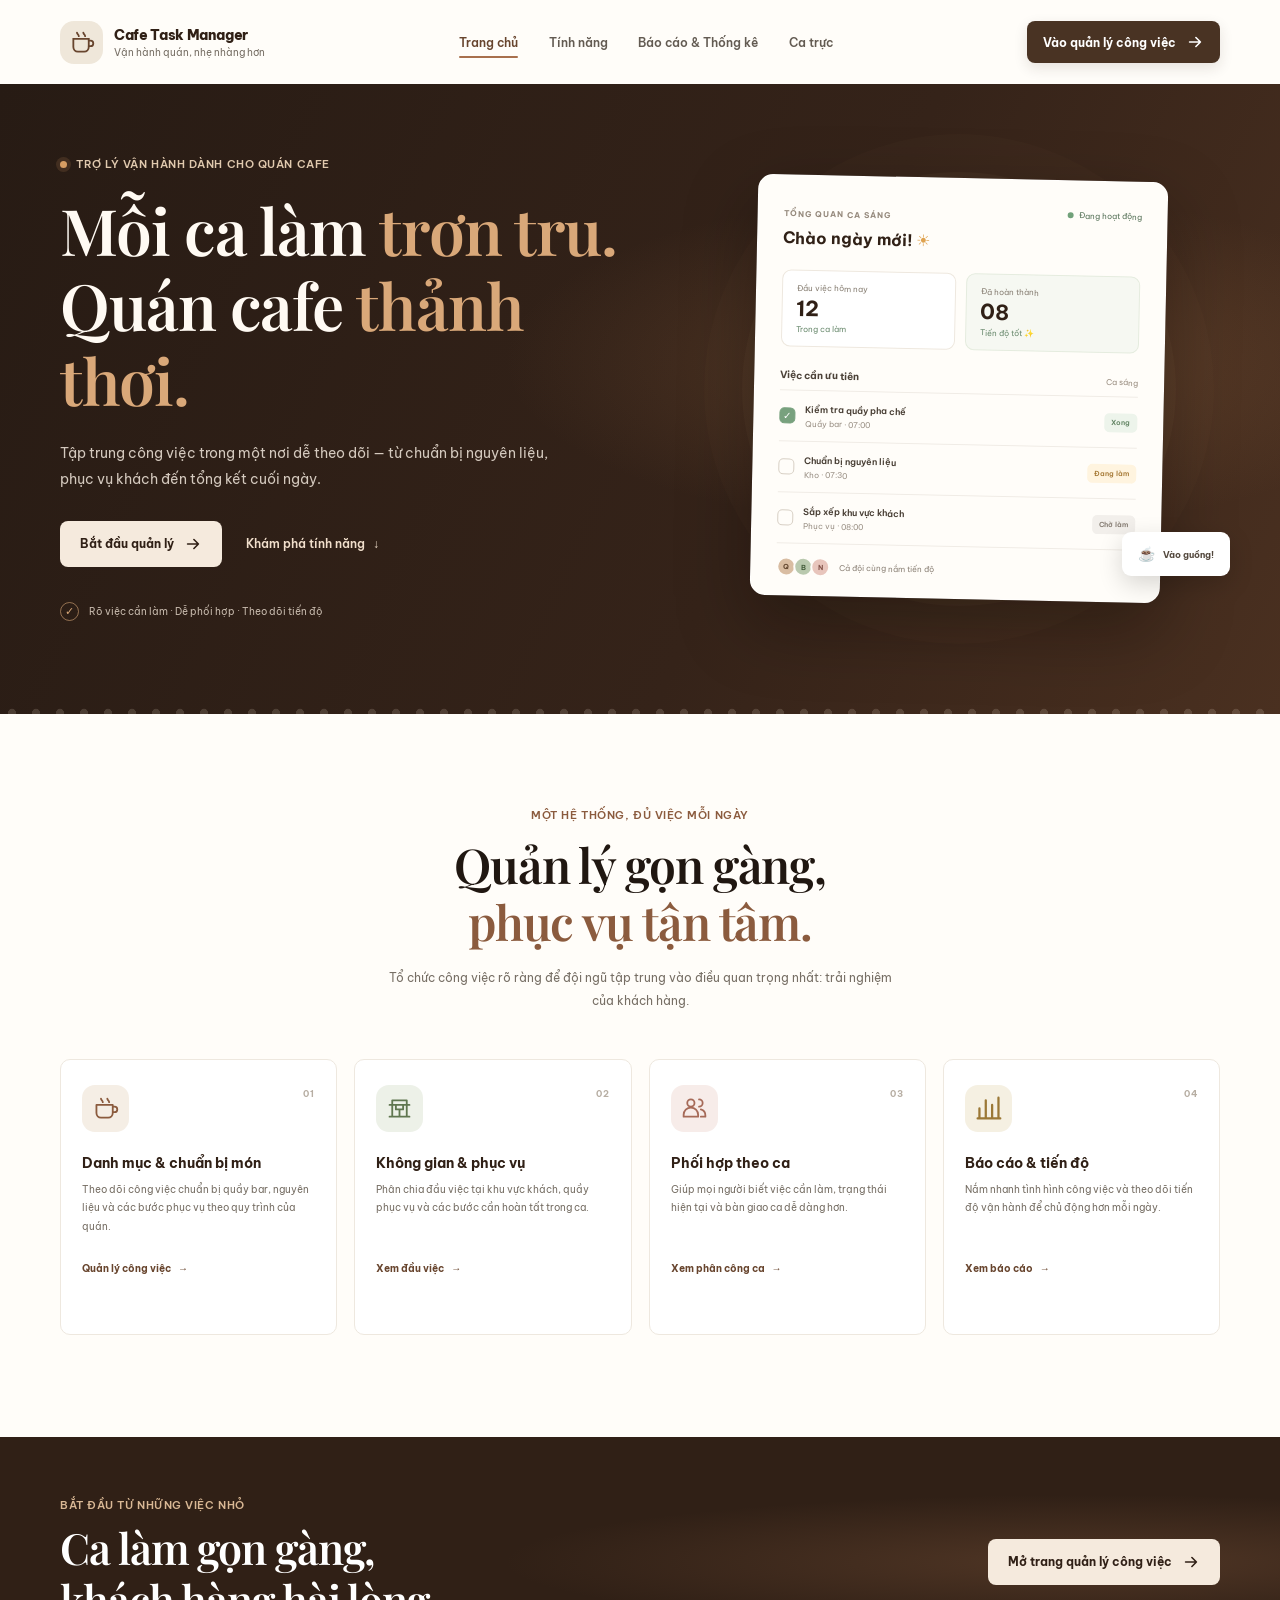
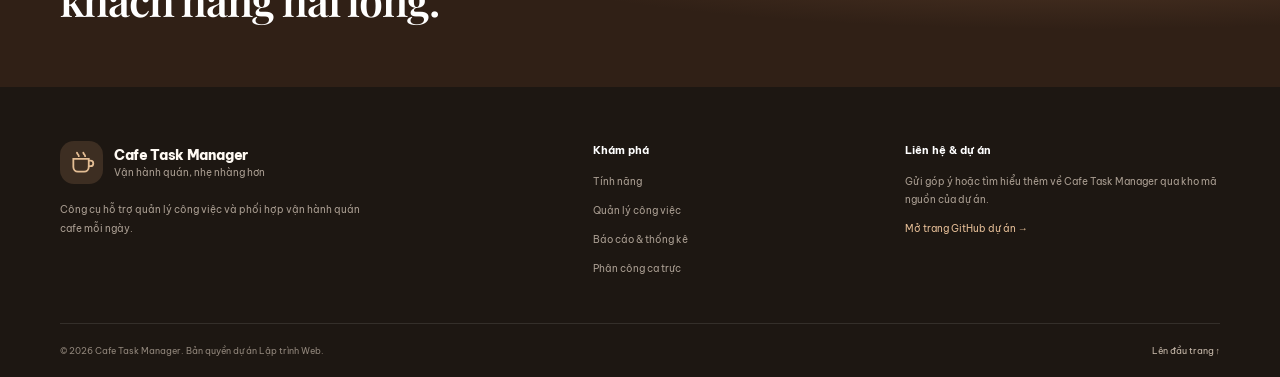
==== commit 17d39daa: "feat(stats): hoan thien statistics.html, bieu do Chart.js va tai lieu bao cao Nguoi 5" ====
--- a/index.html
+++ b/index.html
@@ -33,7 +33,7 @@
       <nav class="main-nav" aria-label="Điều hướng chính">
         <a class="nav-link active" href="index.html" aria-current="page">Trang chủ</a>
         <a class="nav-link" href="#tinh-nang">Tính năng</a>
-        <a class="nav-link" href="pages/page-2.html">Báo cáo</a>
+        <a class="nav-link" href="statistics.html">Báo cáo &amp; Thống kê</a>
         <a class="nav-link" href="pages/page-3.html">Ca trực</a>
       </nav>
 
@@ -186,7 +186,7 @@
           <h2>Khám phá</h2>
           <a href="#tinh-nang">Tính năng</a>
           <a href="tasks.html">Quản lý công việc</a>
-          <a href="pages/page-2.html">Báo cáo &amp; thống kê</a>
+          <a href="statistics.html">Báo cáo &amp; thống kê</a>
           <a href="pages/page-3.html">Phân công ca trực</a>
         </div>
         <div class="footer-column footer-contact">
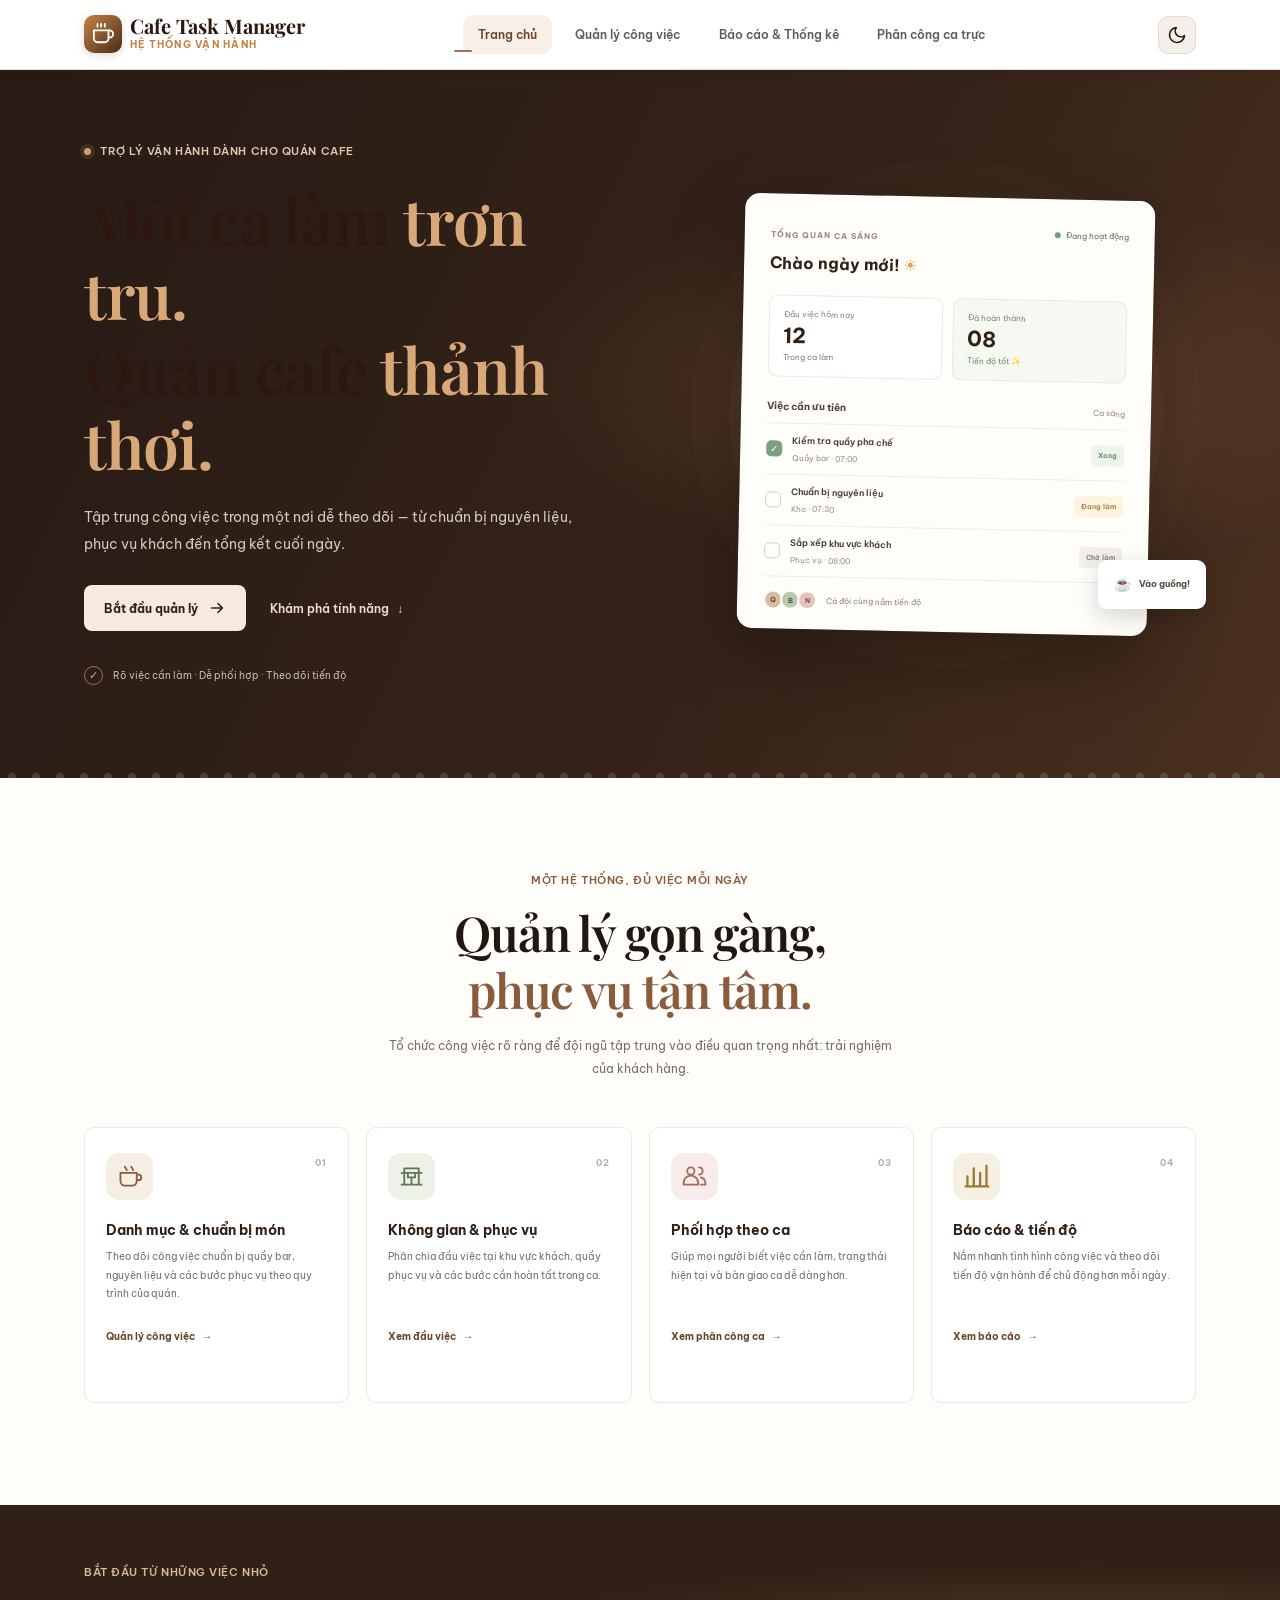
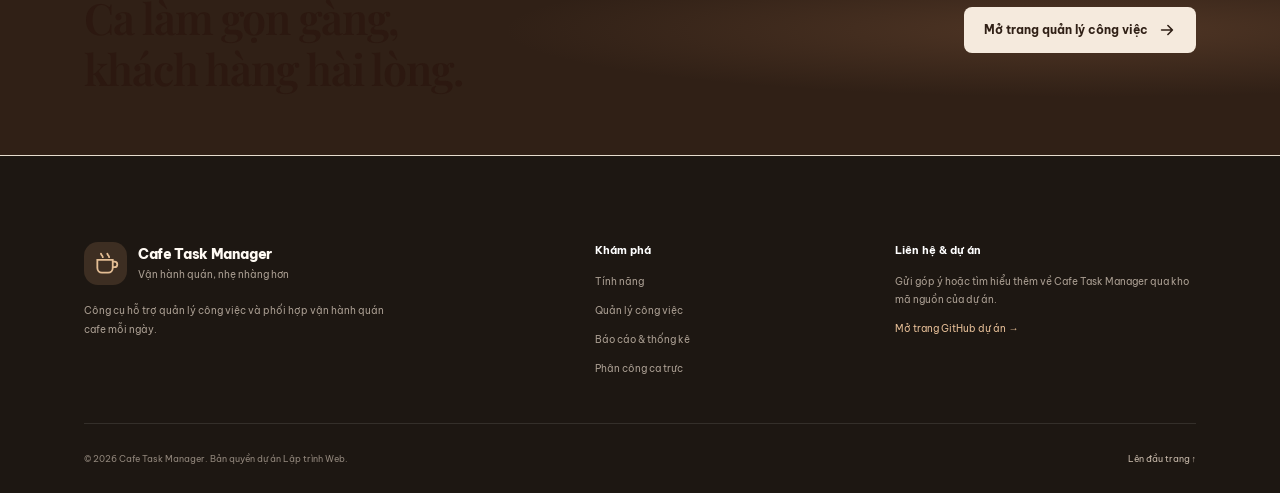
==== commit d25be51e: "fix: dong bo navbar index.html, sua loop link page-2, chan XSS page-3, them bootstrap tasks.html va " ====
--- a/index.html
+++ b/index.html
@@ -10,37 +10,72 @@
   <link rel="preconnect" href="https://fonts.gstatic.com" crossorigin>
   <link href="https://fonts.googleapis.com/css2?family=Be+Vietnam+Pro:wght@400;500;600;700;800&family=Playfair+Display:wght@600;700&display=swap" rel="stylesheet">
   <link rel="stylesheet" href="https://cdnjs.cloudflare.com/ajax/libs/animate.css/4.1.1/animate.min.css">
+  <!-- CSS Dùng Chung (Người 1 phụ trách) -->
+  <link rel="stylesheet" href="assets/css/style.css">
+  <!-- CSS Trang Chủ (Người 4 phụ trách) -->
   <link rel="stylesheet" href="assets/css/home.css">
 </head>
 <body>
   <a class="skip-link" href="#noi-dung">Bỏ qua điều hướng, đến nội dung chính</a>
 
-  <header class="site-header">
-    <div class="container header-inner">
-      <a class="brand" href="index.html" aria-label="Cafe Task Manager - Trang chủ">
-        <span class="brand-mark" aria-hidden="true">
-          <svg viewBox="0 0 32 32" fill="none">
-            <path d="M7 12h17v9a5 5 0 0 1-5 5h-7a5 5 0 0 1-5-5v-9Z" stroke="currentColor" stroke-width="2"/>
-            <path d="M24 14h2a3 3 0 0 1 0 6h-2M11 5c0 2 2 2 2 4m5-4c0 2 2 2 2 4" stroke="currentColor" stroke-width="2" stroke-linecap="round"/>
+  <!-- ================================================================
+       NAVBAR RESPONSIVE DÙNG CHUNG (NGƯỜI 1 PHỤ TRÁCH)
+       ================================================================ -->
+  <header class="site-navbar" id="site-navbar">
+    <div class="container navbar-container">
+      
+      <!-- Brand Logo & Title -->
+      <a href="index.html" class="navbar-brand" aria-label="Về trang chủ Cafe Task Manager">
+        <div class="brand-icon">
+          <svg width="22" height="22" viewBox="0 0 24 24" fill="none" stroke="currentColor" stroke-width="2" stroke-linecap="round" stroke-linejoin="round">
+            <path d="M18 8h1a4 4 0 0 1 0 8h-1"></path>
+            <path d="M2 8h16v9a4 4 0 0 1-4 4H6a4 4 0 0 1-4-4V8z"></path>
+            <line x1="6" y1="1" x2="6" y2="4"></line>
+            <line x1="10" y1="1" x2="10" y2="4"></line>
+            <line x1="14" y1="1" x2="14" y2="4"></line>
           </svg>
-        </span>
-        <span class="brand-copy">
-          <span class="brand-name">Cafe Task Manager</span>
-          <span class="brand-caption">Vận hành quán, nhẹ nhàng hơn</span>
-        </span>
+        </div>
+        <div class="brand-text">
+          <span class="brand-title">Cafe Task Manager</span>
+          <span class="brand-badge">Hệ thống vận hành</span>
+        </div>
       </a>
 
-      <nav class="main-nav" aria-label="Điều hướng chính">
-        <a class="nav-link active" href="index.html" aria-current="page">Trang chủ</a>
-        <a class="nav-link" href="#tinh-nang">Tính năng</a>
-        <a class="nav-link" href="statistics.html">Báo cáo &amp; Thống kê</a>
-        <a class="nav-link" href="pages/page-3.html">Ca trực</a>
+      <!-- Menu Điều Hướng (Dùng chung cho cả 3 trang) -->
+      <nav class="navbar-nav" id="navbar-nav" aria-label="Điều hướng chính">
+        <div class="mobile-nav-header">
+          <span class="brand-title" style="font-size: var(--text-lg);">Cafe Task Manager</span>
+          <button type="button" class="mobile-nav-close" id="mobile-nav-close" aria-label="Đóng menu">&times;</button>
+        </div>
+
+        <ul class="nav-list">
+          <li><a href="index.html" class="nav-link active" aria-current="page">Trang chủ</a></li>
+          <li><a href="tasks.html" class="nav-link">Quản lý công việc</a></li>
+          <li><a href="statistics.html" class="nav-link">Báo cáo &amp; Thống kê</a></li>
+          <li><a href="pages/page-3.html" class="nav-link">Phân công ca trực</a></li>
+        </ul>
       </nav>
 
-      <a class="button button-primary header-cta" href="tasks.html">
-        Vào quản lý công việc
-        <svg viewBox="0 0 20 20" aria-hidden="true"><path d="M4 10h12m-5-5 5 5-5 5" fill="none" stroke="currentColor" stroke-width="1.8" stroke-linecap="round" stroke-linejoin="round"/></svg>
-      </a>
+      <!-- Overlay che mờ khi mở mobile drawer -->
+      <div class="navbar-overlay" id="navbar-overlay" aria-hidden="true"></div>
+
+      <!-- Action Buttons (Dark Mode Toggle & Nút công cụ) -->
+      <div class="navbar-actions">
+        <!-- Nút chuyển đổi Dark Mode / Light Mode -->
+        <button type="button" class="theme-toggle-btn" id="theme-toggle" aria-label="Chuyển đổi giao diện Sáng/Tối" title="Chuyển đổi giao diện">
+          <svg width="20" height="20" viewBox="0 0 24 24" fill="none" stroke="currentColor" stroke-width="2">
+            <path d="M21 12.79A9 9 0 1 1 11.21 3 7 7 0 0 0 21 12.79z"></path>
+          </svg>
+        </button>
+
+        <!-- Nút Hamburger Điều Khiển Mobile Menu -->
+        <button type="button" class="navbar-toggle" id="navbar-toggle" aria-label="Mở menu điều hướng" aria-expanded="false" aria-controls="navbar-nav">
+          <span class="hamburger-box">
+            <span class="hamburger-inner"></span>
+          </span>
+        </button>
+      </div>
+
     </div>
   </header>
 
@@ -201,5 +236,8 @@
       </div>
     </div>
   </footer>
+
+  <!-- JavaScript Dùng Chung (Người 1 phụ trách) -->
+  <script src="assets/js/main.js"></script>
 </body>
 </html>
--- a/assets/css/style.css
+++ b/assets/css/style.css
@@ -0,0 +1,1275 @@
+/**
+ * ====================================================================
+ * DỰ ÁN: CAFE TASK MANAGER (HỆ THỐNG QUẢN LÝ CÔNG VIỆC QUÁN CAFE)
+ * NHIỆM VỤ 1: KHUNG HỆ THỐNG DÙNG CHUNG, NAVBAR, FOOTER, DARK MODE, CSS RESET
+ * File: assets/css/style.css
+ * Phụ trách: Người 1 (Leader / Frontend & System Core)
+ * ====================================================================
+ */
+
+/* ------------------------------------------------------------------
+   1. IMPORT FONTS & CSS VARIABLES (LIGHT & DARK THEME)
+   ------------------------------------------------------------------ */
+@import url('https://fonts.googleapis.com/css2?family=Be+Vietnam+Pro:ital,wght@0,300;0,400;0,500;0,600;0,700;0,800;1,400&family=Playfair+Display:ital,wght@0,600;0,700;1,600&display=swap');
+
+:root {
+  /* LIGHT THEME (Mặc định - Phong cách Cà phê thanh lịch) */
+  --bg-primary: #FAF7F2;          /* Nền trang: Màu kem sữa ngà ấm áp */
+  --bg-surface: #FFFFFF;          /* Bề mặt thẻ, thanh điều hướng: Trắng */
+  --bg-surface-secondary: #F4EFEB;/* Bề mặt phụ, ô input, dropdown */
+  --bg-card-hover: #FBF9F6;
+  
+  --border-color: #E6DCce;        /* Đường viền ngăn cách */
+  --border-focus: #C78243;
+
+  --text-primary: #2C1810;        /* Văn bản chính: Nâu đen đậm */
+  --text-secondary: #6E5D53;      /* Văn bản phụ / mô tả */
+  --text-muted: #9E8E84;          /* Văn bản mờ / placeholder */
+  --text-inverse: #FFFFFF;        /* Chữ trên nền tối */
+
+  /* Màu thương hiệu & Điểm nhấn (Brand Colors) */
+  --primary: #4A2C1A;             /* Nâu cà phê đậm - Espresso */
+  --primary-hover: #361F12;
+  --primary-soft: rgba(74, 44, 26, 0.08);
+
+  --accent: #C78243;              /* Nâu vàng caramel - Crema */
+  --accent-hover: #B06F33;
+  --accent-soft: rgba(199, 130, 67, 0.12);
+
+  /* Trạng thái công việc (Task Statuses) */
+  --status-pending: #E67E22;      /* Chờ thực hiện - Cam */
+  --status-pending-bg: rgba(230, 126, 34, 0.12);
+  --status-in-progress: #2980B9;  /* Đang làm - Xanh lam */
+  --status-in-progress-bg: rgba(41, 128, 185, 0.12);
+  --status-completed: #27AE60;    /* Đã hoàn thành - Xanh lá */
+  --status-completed-bg: rgba(39, 174, 96, 0.12);
+
+  /* Mức độ ưu tiên (Priority Levels) */
+  --priority-low: #7F8C8D;
+  --priority-medium: #F39C12;
+  --priority-high: #C0392B;
+
+  --danger: #C0392B;
+  --danger-hover: #A93226;
+  --danger-soft: rgba(192, 57, 43, 0.12);
+
+  --success: #27AE60;
+  --warning: #F39C12;
+  --info: #2980B9;
+
+  /* Typography Scale */
+  --font-sans: 'Be Vietnam Pro', -apple-system, BlinkMacSystemFont, 'Segoe UI', Roboto, sans-serif;
+  --font-serif: 'Playfair Display', Georgia, serif;
+
+  --text-xs: 0.75rem;    /* 12px */
+  --text-sm: 0.875rem;   /* 14px */
+  --text-base: 1rem;     /* 16px */
+  --text-lg: 1.125rem;   /* 18px */
+  --text-xl: 1.25rem;    /* 20px */
+  --text-2xl: 1.5rem;    /* 24px */
+  --text-3xl: 1.875rem;  /* 30px */
+
+  /* Khoảng cách (Spacing) */
+  --space-2xs: 0.25rem;  /* 4px */
+  --space-xs: 0.5rem;    /* 8px */
+  --space-sm: 0.75rem;   /* 12px */
+  --space-md: 1rem;      /* 16px */
+  --space-lg: 1.5rem;    /* 24px */
+  --space-xl: 2rem;      /* 32px */
+  --space-2xl: 3rem;     /* 48px */
+
+  /* Bo góc (Radius) */
+  --radius-sm: 6px;
+  --radius-md: 10px;
+  --radius-lg: 16px;
+  --radius-xl: 24px;
+  --radius-full: 9999px;
+
+  /* Bóng đổ (Shadows) */
+  --shadow-sm: 0 1px 3px rgba(44, 24, 16, 0.06);
+  --shadow-md: 0 4px 12px rgba(44, 24, 16, 0.08);
+  --shadow-lg: 0 10px 25px rgba(44, 24, 16, 0.12);
+  --shadow-nav: 0 2px 14px rgba(44, 24, 16, 0.06);
+
+  --transition-fast: 0.15s ease;
+  --transition-normal: 0.25s ease;
+
+  --container-max: 1200px;
+  --navbar-height: 70px;
+}
+
+/* DARK THEME (Chế độ tối - Phong cách Nâu Espresso sang trọng) */
+[data-theme="dark"] {
+  --bg-primary: #15110E;          /* Nền trang: Nâu đen sôcôla sâu */
+  --bg-surface: #221B17;          /* Bề mặt thẻ / Navbar */
+  --bg-surface-secondary: #2E2520;/* Ô input, hover */
+  --bg-card-hover: #29211C;
+
+  --border-color: #382D26;
+  --border-focus: #DDA26A;
+
+  --text-primary: #F5EFEB;        /* Văn bản chính: Trắng kem sáng */
+  --text-secondary: #B8ABA2;      /* Văn bản phụ */
+  --text-muted: #83746B;
+
+  --primary: #DDA26A;             /* Điểm nhấn vàng caramel sáng trong nền tối */
+  --primary-hover: #EDB988;
+  --primary-soft: rgba(221, 162, 106, 0.15);
+
+  --accent: #E5A870;
+  --accent-hover: #F2BD8D;
+  --accent-soft: rgba(229, 168, 112, 0.18);
+
+  --status-pending: #F39C12;
+  --status-pending-bg: rgba(243, 156, 18, 0.18);
+  --status-in-progress: #3498DB;
+  --status-in-progress-bg: rgba(52, 152, 219, 0.18);
+  --status-completed: #2ECC71;
+  --status-completed-bg: rgba(46, 204, 113, 0.18);
+
+  --shadow-sm: 0 1px 3px rgba(0, 0, 0, 0.35);
+  --shadow-md: 0 4px 14px rgba(0, 0, 0, 0.45);
+  --shadow-lg: 0 10px 28px rgba(0, 0, 0, 0.55);
+  --shadow-nav: 0 2px 16px rgba(0, 0, 0, 0.5);
+}
+
+/* ------------------------------------------------------------------
+   2. CSS RESET & NỀN TẢNG (BASE)
+   ------------------------------------------------------------------ */
+*,
+*::before,
+*::after {
+  box-sizing: border-box;
+  margin: 0;
+  padding: 0;
+}
+
+html {
+  font-size: 16px;
+  scroll-behavior: smooth;
+  -webkit-font-smoothing: antialiased;
+  -moz-osx-font-smoothing: grayscale;
+}
+
+body {
+  min-height: 100vh;
+  display: flex;
+  flex-direction: column;
+  background-color: var(--bg-primary);
+  color: var(--text-primary);
+  font-family: var(--font-sans);
+  font-size: var(--text-base);
+  line-height: 1.6;
+  overflow-x: hidden;
+  transition: background-color var(--transition-normal), color var(--transition-normal);
+}
+
+img, svg {
+  display: block;
+  max-width: 100%;
+  height: auto;
+}
+
+a {
+  color: inherit;
+  text-decoration: none;
+  transition: color var(--transition-fast);
+}
+
+button, input, select, textarea {
+  font: inherit;
+  color: inherit;
+}
+
+button {
+  cursor: pointer;
+  border: none;
+  background: none;
+}
+
+ul, ol {
+  list-style: none;
+}
+
+h1, h2, h3, h4, h5, h6 {
+  color: var(--text-primary);
+  font-weight: 700;
+  line-height: 1.25;
+}
+
+/* ------------------------------------------------------------------
+   3. BỐ CỤC CHUNG (LAYOUT)
+   ------------------------------------------------------------------ */
+.container {
+  width: 100%;
+  max-width: var(--container-max);
+  margin-inline: auto;
+  padding-inline: var(--space-lg);
+}
+
+.main-content {
+  flex: 1 0 auto;
+  padding-block: var(--space-xl);
+}
+
+/* Tiêu đề phần (Section Headers) */
+.page-header {
+  margin-bottom: var(--space-xl);
+  display: flex;
+  align-items: center;
+  justify-content: space-between;
+  flex-wrap: wrap;
+  gap: var(--space-md);
+}
+
+.page-title-group h1 {
+  font-family: var(--font-serif);
+  font-size: var(--text-3xl);
+  color: var(--text-primary);
+  display: flex;
+  align-items: center;
+  gap: var(--space-xs);
+}
+
+.page-title-desc {
+  color: var(--text-secondary);
+  font-size: var(--text-sm);
+  margin-top: 4px;
+}
+
+/* ------------------------------------------------------------------
+   4. THÀNH PHẦN GIAO DIỆN CHUNG (UI COMPONENTS)
+   ------------------------------------------------------------------ */
+
+/* 4.1. Nút bấm (Buttons) */
+.btn {
+  display: inline-flex;
+  align-items: center;
+  justify-content: center;
+  gap: var(--space-xs);
+  padding: 0.55rem 1.15rem;
+  font-size: var(--text-sm);
+  font-weight: 600;
+  border-radius: var(--radius-md);
+  border: 1px solid transparent;
+  transition: all var(--transition-fast);
+  white-space: nowrap;
+  user-select: none;
+}
+
+.btn:focus-visible {
+  outline: 3px solid var(--accent-soft);
+  outline-offset: 2px;
+}
+
+.btn-primary {
+  background-color: var(--primary);
+  color: var(--text-inverse);
+  box-shadow: 0 2px 6px rgba(0, 0, 0, 0.15);
+}
+.btn-primary:hover {
+  background-color: var(--primary-hover);
+  transform: translateY(-1px);
+}
+
+.btn-accent {
+  background-color: var(--accent);
+  color: #FFFFFF;
+}
+.btn-accent:hover {
+  background-color: var(--accent-hover);
+  transform: translateY(-1px);
+}
+
+.btn-outline {
+  background-color: transparent;
+  border-color: var(--border-color);
+  color: var(--text-primary);
+}
+.btn-outline:hover {
+  border-color: var(--primary);
+  color: var(--primary);
+  background-color: var(--primary-soft);
+}
+
+.btn-danger {
+  background-color: var(--danger-soft);
+  color: var(--danger);
+  border-color: rgba(192, 57, 43, 0.25);
+}
+.btn-danger:hover {
+  background-color: var(--danger);
+  color: #FFFFFF;
+}
+
+.btn-sm {
+  padding: 0.35rem 0.75rem;
+  font-size: var(--text-xs);
+  border-radius: var(--radius-sm);
+}
+
+.btn-icon {
+  width: 38px;
+  height: 38px;
+  padding: 0;
+  border-radius: var(--radius-md);
+  border: 1px solid var(--border-color);
+  background-color: var(--bg-surface);
+  color: var(--text-primary);
+  display: inline-flex;
+  align-items: center;
+  justify-content: center;
+  transition: all var(--transition-fast);
+}
+.btn-icon:hover {
+  border-color: var(--accent);
+  color: var(--accent);
+  background-color: var(--accent-soft);
+}
+
+/* 4.2. Form Controls (Input, Select, Textarea) */
+.form-group {
+  margin-bottom: var(--space-md);
+  text-align: left;
+}
+
+.form-label {
+  display: block;
+  font-size: var(--text-sm);
+  font-weight: 600;
+  color: var(--text-primary);
+  margin-bottom: var(--space-2xs);
+}
+
+.form-input,
+.form-select,
+.form-textarea {
+  width: 100%;
+  padding: 0.6rem 0.9rem;
+  font-size: var(--text-sm);
+  color: var(--text-primary);
+  background-color: var(--bg-surface-secondary);
+  border: 1px solid var(--border-color);
+  border-radius: var(--radius-md);
+  transition: border-color var(--transition-fast), box-shadow var(--transition-fast);
+}
+
+.form-input:focus,
+.form-select:focus,
+.form-textarea:focus {
+  outline: none;
+  border-color: var(--accent);
+  box-shadow: 0 0 0 3px var(--accent-soft);
+}
+
+.form-textarea {
+  resize: vertical;
+  min-height: 90px;
+}
+
+/* 4.3. Badges Trạng thái & Ưu tiên (Status & Priority Badges) */
+.badge {
+  display: inline-flex;
+  align-items: center;
+  gap: 4px;
+  padding: 0.2rem 0.6rem;
+  font-size: var(--text-xs);
+  font-weight: 700;
+  border-radius: var(--radius-full);
+  letter-spacing: 0.03em;
+  text-transform: uppercase;
+}
+
+.badge-pending {
+  background-color: var(--status-pending-bg);
+  color: var(--status-pending);
+  border: 1px solid rgba(230, 126, 34, 0.3);
+}
+
+.badge-in-progress {
+  background-color: var(--status-in-progress-bg);
+  color: var(--status-in-progress);
+  border: 1px solid rgba(41, 128, 185, 0.3);
+}
+
+.badge-completed {
+  background-color: var(--status-completed-bg);
+  color: var(--status-completed);
+  border: 1px solid rgba(39, 174, 96, 0.3);
+}
+
+/* Ưu tiên */
+.badge-priority-low {
+  background-color: rgba(127, 140, 141, 0.15);
+  color: var(--text-secondary);
+}
+
+.badge-priority-medium {
+  background-color: rgba(243, 156, 18, 0.15);
+  color: #D35400;
+}
+
+.badge-priority-high {
+  background-color: var(--danger-soft);
+  color: var(--danger);
+}
+
+/* 4.4. Thẻ nội dung (Cards) */
+.card {
+  background-color: var(--bg-surface);
+  border: 1px solid var(--border-color);
+  border-radius: var(--radius-lg);
+  padding: var(--space-lg);
+  box-shadow: var(--shadow-sm);
+  transition: transform var(--transition-normal), box-shadow var(--transition-normal);
+}
+
+.card:hover {
+  box-shadow: var(--shadow-md);
+}
+
+/* 4.5. Thẻ Thống kê (Stat Cards) */
+.stats-grid {
+  display: grid;
+  grid-template-columns: repeat(auto-fit, minmax(220px, 1fr));
+  gap: var(--space-md);
+  margin-bottom: var(--space-xl);
+}
+
+.stat-card {
+  background-color: var(--bg-surface);
+  border: 1px solid var(--border-color);
+  border-radius: var(--radius-lg);
+  padding: var(--space-md) var(--space-lg);
+  display: flex;
+  align-items: center;
+  gap: var(--space-md);
+  box-shadow: var(--shadow-sm);
+  transition: transform var(--transition-fast);
+}
+
+.stat-card:hover {
+  transform: translateY(-2px);
+}
+
+.stat-icon {
+  width: 48px;
+  height: 48px;
+  border-radius: var(--radius-md);
+  display: flex;
+  align-items: center;
+  justify-content: center;
+  font-size: 1.5rem;
+  flex-shrink: 0;
+}
+
+.stat-info {
+  display: flex;
+  flex-direction: column;
+}
+
+.stat-count {
+  font-size: var(--text-2xl);
+  font-weight: 800;
+  line-height: 1.1;
+  color: var(--text-primary);
+}
+
+.stat-label {
+  font-size: var(--text-xs);
+  color: var(--text-secondary);
+  font-weight: 500;
+  text-transform: uppercase;
+  letter-spacing: 0.05em;
+  margin-top: 2px;
+}
+
+/* ------------------------------------------------------------------
+   5. NAVBAR RESPONSIVE DÙNG CHUNG (SITE NAVBAR)
+   ------------------------------------------------------------------ */
+.site-navbar {
+  position: sticky;
+  top: 0;
+  z-index: 1000;
+  height: var(--navbar-height);
+  background-color: var(--bg-surface);
+  border-bottom: 1px solid var(--border-color);
+  box-shadow: var(--shadow-nav);
+  transition: background-color var(--transition-normal), border-color var(--transition-normal);
+}
+
+.navbar-container {
+  height: 100%;
+  display: flex;
+  align-items: center;
+  justify-content: space-between;
+  gap: var(--space-md);
+}
+
+/* Logo & Tên dự án */
+.navbar-brand {
+  display: flex;
+  align-items: center;
+  gap: var(--space-xs);
+  flex-shrink: 0;
+}
+
+.brand-icon {
+  width: 38px;
+  height: 38px;
+  border-radius: var(--radius-md);
+  background: linear-gradient(135deg, var(--accent), var(--primary));
+  color: #FFFFFF;
+  display: flex;
+  align-items: center;
+  justify-content: center;
+  box-shadow: 0 2px 8px rgba(0, 0, 0, 0.15);
+}
+
+.brand-text {
+  display: flex;
+  flex-direction: column;
+}
+
+.brand-title {
+  font-family: var(--font-serif);
+  font-size: var(--text-xl);
+  font-weight: 700;
+  color: var(--text-primary);
+  line-height: 1.1;
+}
+
+.brand-badge {
+  font-size: 0.65rem;
+  font-weight: 700;
+  color: var(--accent);
+  text-transform: uppercase;
+  letter-spacing: 0.12em;
+}
+
+/* Menu Điều Hướng Desktop (Thẳng hàng, không tràn) */
+.navbar-nav {
+  display: flex;
+  align-items: center;
+  height: 100%;
+}
+
+.mobile-nav-header {
+  display: none; /* Ẩn trên desktop */
+}
+
+.nav-list {
+  display: flex;
+  align-items: center;
+  gap: var(--space-xs);
+  margin: 0;
+  padding: 0;
+}
+
+.nav-link {
+  display: inline-flex;
+  align-items: center;
+  padding: 0.5rem 0.95rem;
+  font-size: var(--text-sm);
+  font-weight: 600;
+  color: var(--text-secondary);
+  border-radius: var(--radius-md);
+  transition: all var(--transition-fast);
+  position: relative;
+  white-space: nowrap;
+}
+
+.nav-link:hover {
+  color: var(--text-primary);
+  background-color: var(--primary-soft);
+}
+
+.nav-link.active {
+  color: var(--accent);
+  background-color: var(--accent-soft);
+}
+
+.nav-link.active::after {
+  content: '';
+  position: absolute;
+  bottom: 2px;
+  left: 50%;
+  transform: translateX(-50%);
+  width: 18px;
+  height: 2px;
+  background-color: var(--accent);
+  border-radius: var(--radius-full);
+}
+
+/* Navbar Actions (Theme Toggle & Nút công cụ) */
+.navbar-actions {
+  display: flex;
+  align-items: center;
+  gap: var(--space-xs);
+  flex-shrink: 0;
+}
+
+/* Nút Chuyển Đổi Dark / Light Mode */
+.theme-toggle-btn {
+  width: 38px;
+  height: 38px;
+  border-radius: var(--radius-md);
+  border: 1px solid var(--border-color);
+  background-color: var(--bg-surface-secondary);
+  color: var(--text-primary);
+  display: inline-flex;
+  align-items: center;
+  justify-content: center;
+  transition: all var(--transition-fast);
+}
+
+.theme-toggle-btn:hover {
+  border-color: var(--accent);
+  color: var(--accent);
+  background-color: var(--accent-soft);
+  transform: rotate(15deg);
+}
+
+/* Hamburger Toggle cho Mobile */
+.navbar-toggle {
+  display: none;
+  width: 38px;
+  height: 38px;
+  align-items: center;
+  justify-content: center;
+  border-radius: var(--radius-md);
+  border: 1px solid var(--border-color);
+  background-color: var(--bg-surface);
+  color: var(--text-primary);
+}
+
+.hamburger-box {
+  width: 20px;
+  height: 14px;
+  display: inline-block;
+  position: relative;
+}
+
+.hamburger-inner,
+.hamburger-inner::before,
+.hamburger-inner::after {
+  width: 20px;
+  height: 2px;
+  background-color: var(--text-primary);
+  border-radius: 2px;
+  position: absolute;
+  transition: transform 0.2s ease;
+}
+
+.hamburger-inner {
+  top: 50%;
+  transform: translateY(-50%);
+}
+.hamburger-inner::before {
+  content: '';
+  top: -5px;
+}
+.hamburger-inner::after {
+  content: '';
+  bottom: -5px;
+}
+
+.navbar-toggle[aria-expanded="true"] .hamburger-inner {
+  transform: rotate(45deg);
+}
+.navbar-toggle[aria-expanded="true"] .hamburger-inner::before {
+  top: 0;
+  opacity: 0;
+}
+.navbar-toggle[aria-expanded="true"] .hamburger-inner::after {
+  bottom: 0;
+  transform: rotate(-90deg);
+}
+
+/* Mobile Overlay */
+.navbar-overlay {
+  display: none;
+  position: fixed;
+  inset: 0;
+  background-color: rgba(0, 0, 0, 0.5);
+  backdrop-filter: blur(3px);
+  z-index: 1050;
+  opacity: 0;
+  transition: opacity var(--transition-normal);
+}
+.navbar-overlay.is-active {
+  opacity: 1;
+}
+
+/* ------------------------------------------------------------------
+   6. FOOTER DÙNG CHUNG (SITE FOOTER)
+   ------------------------------------------------------------------ */
+.site-footer {
+  background-color: var(--bg-surface);
+  color: var(--text-secondary);
+  border-top: 1px solid var(--border-color);
+  padding-block: var(--space-xl) var(--space-md);
+  margin-top: auto;
+  font-size: var(--text-sm);
+  transition: background-color var(--transition-normal), border-color var(--transition-normal);
+}
+
+.footer-content {
+  display: flex;
+  align-items: center;
+  justify-content: space-between;
+  flex-wrap: wrap;
+  gap: var(--space-md);
+  padding-bottom: var(--space-md);
+  border-bottom: 1px solid var(--border-color);
+}
+
+.footer-brand {
+  display: flex;
+  align-items: center;
+  gap: var(--space-xs);
+}
+
+.footer-nav {
+  display: flex;
+  gap: var(--space-md);
+}
+
+.footer-nav a:hover {
+  color: var(--accent);
+}
+
+.footer-bottom {
+  padding-top: var(--space-md);
+  display: flex;
+  align-items: center;
+  justify-content: space-between;
+  flex-wrap: wrap;
+  gap: var(--space-xs);
+  font-size: var(--text-xs);
+  color: var(--text-muted);
+}
+
+/* ------------------------------------------------------------------
+   7. MODAL DÙNG CHUNG (MODAL DIALOGS)
+   ------------------------------------------------------------------ */
+.modal-backdrop {
+  display: none;
+  position: fixed;
+  inset: 0;
+  background-color: rgba(0, 0, 0, 0.6);
+  backdrop-filter: blur(4px);
+  z-index: 2000;
+  align-items: center;
+  justify-content: center;
+  padding: var(--space-md);
+}
+
+.modal-backdrop.is-open {
+  display: flex;
+}
+
+.modal {
+  background-color: var(--bg-surface);
+  border: 1px solid var(--border-color);
+  border-radius: var(--radius-xl);
+  max-width: 520px;
+  width: 100%;
+  box-shadow: var(--shadow-lg);
+  animation: modalPop 0.22s cubic-bezier(0.16, 1, 0.3, 1);
+  max-height: 90vh;
+  overflow-y: auto;
+}
+
+@keyframes modalPop {
+  from {
+    opacity: 0;
+    transform: scale(0.95);
+  }
+  to {
+    opacity: 1;
+    transform: scale(1);
+  }
+}
+
+.modal-header {
+  display: flex;
+  align-items: center;
+  justify-content: space-between;
+  padding: var(--space-lg) var(--space-lg) var(--space-sm);
+  border-bottom: 1px solid var(--border-color);
+}
+
+.modal-title {
+  font-size: var(--text-lg);
+  color: var(--text-primary);
+}
+
+.modal-close {
+  font-size: 1.5rem;
+  line-height: 1;
+  color: var(--text-muted);
+  padding: 4px;
+}
+.modal-close:hover {
+  color: var(--danger);
+}
+
+.modal-body {
+  padding: var(--space-lg);
+}
+
+.modal-footer {
+  display: flex;
+  align-items: center;
+  justify-content: flex-end;
+  gap: var(--space-xs);
+  padding: var(--space-sm) var(--space-lg) var(--space-lg);
+}
+
+/* ------------------------------------------------------------------
+   8. TOAST NOTIFICATION (THÔNG BÁO)
+   ------------------------------------------------------------------ */
+.toast-container {
+  position: fixed;
+  bottom: var(--space-lg);
+  right: var(--space-lg);
+  z-index: 3000;
+  display: flex;
+  flex-direction: column;
+  gap: var(--space-xs);
+  pointer-events: none;
+}
+
+.toast {
+  pointer-events: auto;
+  background-color: var(--bg-surface);
+  color: var(--text-primary);
+  border: 1px solid var(--border-color);
+  border-left: 4px solid var(--accent);
+  border-radius: var(--radius-md);
+  padding: var(--space-sm) var(--space-md);
+  box-shadow: var(--shadow-md);
+  display: flex;
+  align-items: center;
+  gap: var(--space-sm);
+  font-size: var(--text-sm);
+  font-weight: 500;
+  animation: toastSlideIn 0.25s ease;
+  max-width: 380px;
+}
+
+.toast.toast-success { border-left-color: var(--success); }
+.toast.toast-error { border-left-color: var(--danger); }
+.toast.toast-warning { border-left-color: var(--warning); }
+
+@keyframes toastSlideIn {
+  from {
+    transform: translateX(100%);
+    opacity: 0;
+  }
+  to {
+    transform: translateX(0);
+    opacity: 1;
+  }
+}
+
+/* ------------------------------------------------------------------
+   9. RESPONSIVE DESIGN (MEDIA QUERIES)
+   ------------------------------------------------------------------ */
+@media (max-width: 991px) {
+  .navbar-toggle {
+    display: inline-flex;
+  }
+
+  /* Drawer trượt cạnh phải trên tablet/mobile */
+  .navbar-nav {
+    position: fixed;
+    top: 0;
+    right: -300px;
+    width: 270px;
+    height: 100vh;
+    background-color: var(--bg-surface);
+    box-shadow: var(--shadow-lg);
+    z-index: 1100;
+    padding: var(--space-lg);
+    display: flex;
+    flex-direction: column;
+    align-items: stretch;
+    transition: right var(--transition-normal);
+    overflow-y: auto;
+  }
+
+  .navbar-nav.is-open {
+    right: 0;
+  }
+
+  .mobile-nav-header {
+    display: flex;
+    align-items: center;
+    justify-content: space-between;
+    padding-bottom: var(--space-sm);
+    border-bottom: 1px solid var(--border-color);
+    margin-bottom: var(--space-md);
+  }
+
+  .mobile-nav-close {
+    font-size: 1.6rem;
+    color: var(--text-muted);
+  }
+
+  .nav-list {
+    flex-direction: column;
+    align-items: stretch;
+    gap: var(--space-xs);
+  }
+
+  .nav-link {
+    width: 100%;
+    padding: var(--space-sm) var(--space-md);
+    font-size: var(--text-base);
+  }
+
+  .nav-link.active::after {
+    left: 12px;
+    transform: none;
+    width: 24px;
+  }
+
+  .navbar-overlay {
+    display: block;
+    pointer-events: none;
+  }
+
+  .navbar-overlay.is-active {
+    pointer-events: auto;
+  }
+}
+
+@media (max-width: 639px) {
+  .container {
+    padding-inline: var(--space-md);
+  }
+
+  .page-header {
+    flex-direction: column;
+    align-items: flex-start;
+  }
+
+  .footer-content, .footer-bottom {
+    flex-direction: column;
+    text-align: center;
+  }
+
+  .brand-badge {
+    display: none;
+  }
+}
+
+/* ------------------------------------------------------------------
+   10. PHẦN BỔ SUNG NGƯỜI 2: FORM VALIDATION, BẢNG & THẺ TASK CHI TIẾT
+   ------------------------------------------------------------------ */
+
+/* 10.1. Validation State Controls */
+.form-input.is-invalid,
+.form-select.is-invalid,
+.form-textarea.is-invalid {
+  border-color: var(--danger) !important;
+  background-color: var(--danger-soft) !important;
+}
+
+.form-input.is-invalid:focus,
+.form-select.is-invalid:focus,
+.form-textarea.is-invalid:focus {
+  border-color: var(--danger) !important;
+  box-shadow: 0 0 0 3px rgba(192, 57, 43, 0.2) !important;
+}
+
+.form-input.is-valid,
+.form-select.is-valid,
+.form-textarea.is-valid {
+  border-color: var(--success);
+}
+
+.invalid-feedback {
+  display: none;
+  color: var(--danger);
+  font-size: var(--text-xs);
+  font-weight: 600;
+  margin-top: 4px;
+  animation: feedbackFade 0.2s ease-in-out;
+}
+
+.invalid-feedback.is-visible {
+  display: block;
+}
+
+@keyframes feedbackFade {
+  from { opacity: 0; transform: translateY(-2px); }
+  to { opacity: 1; transform: translateY(0); }
+}
+
+.form-label-row {
+  display: flex;
+  align-items: center;
+  justify-content: space-between;
+  margin-bottom: var(--space-2xs);
+}
+
+.char-count {
+  font-size: var(--text-xs);
+  color: var(--text-muted);
+  font-weight: 500;
+  transition: color var(--transition-fast);
+}
+
+.char-count.is-limit {
+  color: var(--danger);
+  font-weight: 700;
+}
+
+/* 10.2. Chuyển đổi giao diện (Card View / Table View) */
+.view-mode-bar {
+  display: flex;
+  align-items: center;
+  justify-content: space-between;
+  gap: var(--space-sm);
+  margin-bottom: var(--space-md);
+  flex-wrap: wrap;
+}
+
+.view-mode-toggle {
+  display: inline-flex;
+  background-color: var(--bg-surface-secondary);
+  border: 1px solid var(--border-color);
+  border-radius: var(--radius-md);
+  padding: 3px;
+  gap: 3px;
+}
+
+.view-mode-btn {
+  padding: 0.35rem 0.8rem;
+  font-size: var(--text-xs);
+  font-weight: 600;
+  border-radius: var(--radius-sm);
+  border: none;
+  background: transparent;
+  color: var(--text-secondary);
+  cursor: pointer;
+  display: inline-flex;
+  align-items: center;
+  gap: 5px;
+  transition: all var(--transition-fast);
+}
+
+.view-mode-btn:hover {
+  color: var(--text-primary);
+}
+
+.view-mode-btn.active {
+  background-color: var(--bg-surface);
+  color: var(--primary);
+  box-shadow: var(--shadow-sm);
+}
+
+/* 10.3. Thẻ Công Việc (Task Card) */
+.task-card {
+  background-color: var(--bg-surface);
+  border: 1px solid var(--border-color);
+  border-radius: var(--radius-lg);
+  padding: var(--space-md) var(--space-lg);
+  display: flex;
+  flex-direction: column;
+  gap: var(--space-xs);
+  box-shadow: var(--shadow-sm);
+  transition: all var(--transition-fast);
+  position: relative;
+  border-left-width: 6px;
+}
+
+.task-card:hover {
+  box-shadow: var(--shadow-md);
+  transform: translateY(-2px);
+}
+
+.task-card.is-done {
+  border-left-color: var(--status-completed) !important;
+  background-color: rgba(39, 174, 96, 0.02);
+}
+
+.task-card.is-done .task-title {
+  text-decoration: line-through;
+  color: var(--text-muted);
+}
+
+.task-card.is-done .task-desc {
+  opacity: 0.8;
+}
+
+.task-card.priority-high {
+  border-left-color: var(--danger);
+}
+.task-card.priority-medium {
+  border-left-color: var(--warning);
+}
+.task-card.priority-low {
+  border-left-color: var(--priority-low);
+}
+
+.task-header {
+  display: flex;
+  align-items: flex-start;
+  justify-content: space-between;
+  gap: var(--space-sm);
+}
+
+.task-meta {
+  display: flex;
+  align-items: center;
+  gap: var(--space-xs);
+  flex-wrap: wrap;
+  margin-bottom: 4px;
+}
+
+.task-title {
+  font-size: var(--text-lg);
+  font-weight: 700;
+  color: var(--text-primary);
+  line-height: 1.3;
+  word-break: break-word;
+}
+
+.task-desc {
+  font-size: var(--text-sm);
+  color: var(--text-secondary);
+  line-height: 1.5;
+  margin-top: 4px;
+  word-break: break-word;
+}
+
+.task-actions {
+  display: flex;
+  align-items: center;
+  gap: var(--space-2xs);
+  flex-shrink: 0;
+}
+
+.task-checkbox-btn {
+  display: inline-flex;
+  align-items: center;
+  gap: 6px;
+  padding: 0.35rem 0.75rem;
+  font-size: var(--text-xs);
+  font-weight: 600;
+  border-radius: var(--radius-sm);
+  border: 1px solid var(--border-color);
+  background-color: var(--bg-surface-secondary);
+  color: var(--text-primary);
+  cursor: pointer;
+  transition: all var(--transition-fast);
+}
+
+.task-checkbox-btn:hover {
+  border-color: var(--accent);
+  background-color: var(--accent-soft);
+}
+
+.task-checkbox-btn.is-checked {
+  background-color: var(--status-completed-bg);
+  border-color: var(--status-completed);
+  color: var(--status-completed);
+}
+
+/* 10.4. Bảng Công Việc (Table View) */
+.table-responsive {
+  width: 100%;
+  overflow-x: auto;
+  -webkit-overflow-scrolling: touch;
+  background-color: var(--bg-surface);
+  border: 1px solid var(--border-color);
+  border-radius: var(--radius-lg);
+  box-shadow: var(--shadow-sm);
+}
+
+.task-table {
+  width: 100%;
+  border-collapse: collapse;
+  text-align: left;
+  font-size: var(--text-sm);
+}
+
+.task-table th {
+  background-color: var(--bg-surface-secondary);
+  color: var(--text-secondary);
+  font-weight: 700;
+  padding: var(--space-sm) var(--space-md);
+  border-bottom: 2px solid var(--border-color);
+  white-space: nowrap;
+}
+
+.task-table td {
+  padding: var(--space-sm) var(--space-md);
+  border-bottom: 1px solid var(--border-color);
+  color: var(--text-primary);
+  vertical-align: middle;
+}
+
+.task-table tbody tr:hover {
+  background-color: var(--bg-card-hover);
+}
+
+.task-table tbody tr.is-done td {
+  background-color: rgba(39, 174, 96, 0.02);
+}
+
+.task-table tbody tr.is-done .task-title-cell {
+  text-decoration: line-through;
+  color: var(--text-muted);
+}
+
+.task-table-actions {
+  display: flex;
+  align-items: center;
+  gap: var(--space-2xs);
+  justify-content: flex-end;
+}
+
+/* 10.5. Modal Xác Nhận Xóa (Confirm Modal) */
+.confirm-dialog {
+  max-width: 440px;
+  text-align: center;
+  padding: var(--space-xl);
+}
+
+.confirm-dialog-icon {
+  width: 60px;
+  height: 60px;
+  border-radius: var(--radius-full);
+  background-color: var(--danger-soft);
+  color: var(--danger);
+  display: inline-flex;
+  align-items: center;
+  justify-content: center;
+  font-size: 1.8rem;
+  margin-bottom: var(--space-md);
+}
+
+.confirm-dialog-title {
+  font-size: var(--text-xl);
+  font-weight: 700;
+  margin-bottom: var(--space-xs);
+  color: var(--text-primary);
+}
+
+.confirm-dialog-desc {
+  font-size: var(--text-sm);
+  color: var(--text-secondary);
+  margin-bottom: var(--space-lg);
+  line-height: 1.5;
+}
+
+.confirm-dialog-actions {
+  display: flex;
+  gap: var(--space-sm);
+  justify-content: center;
+}
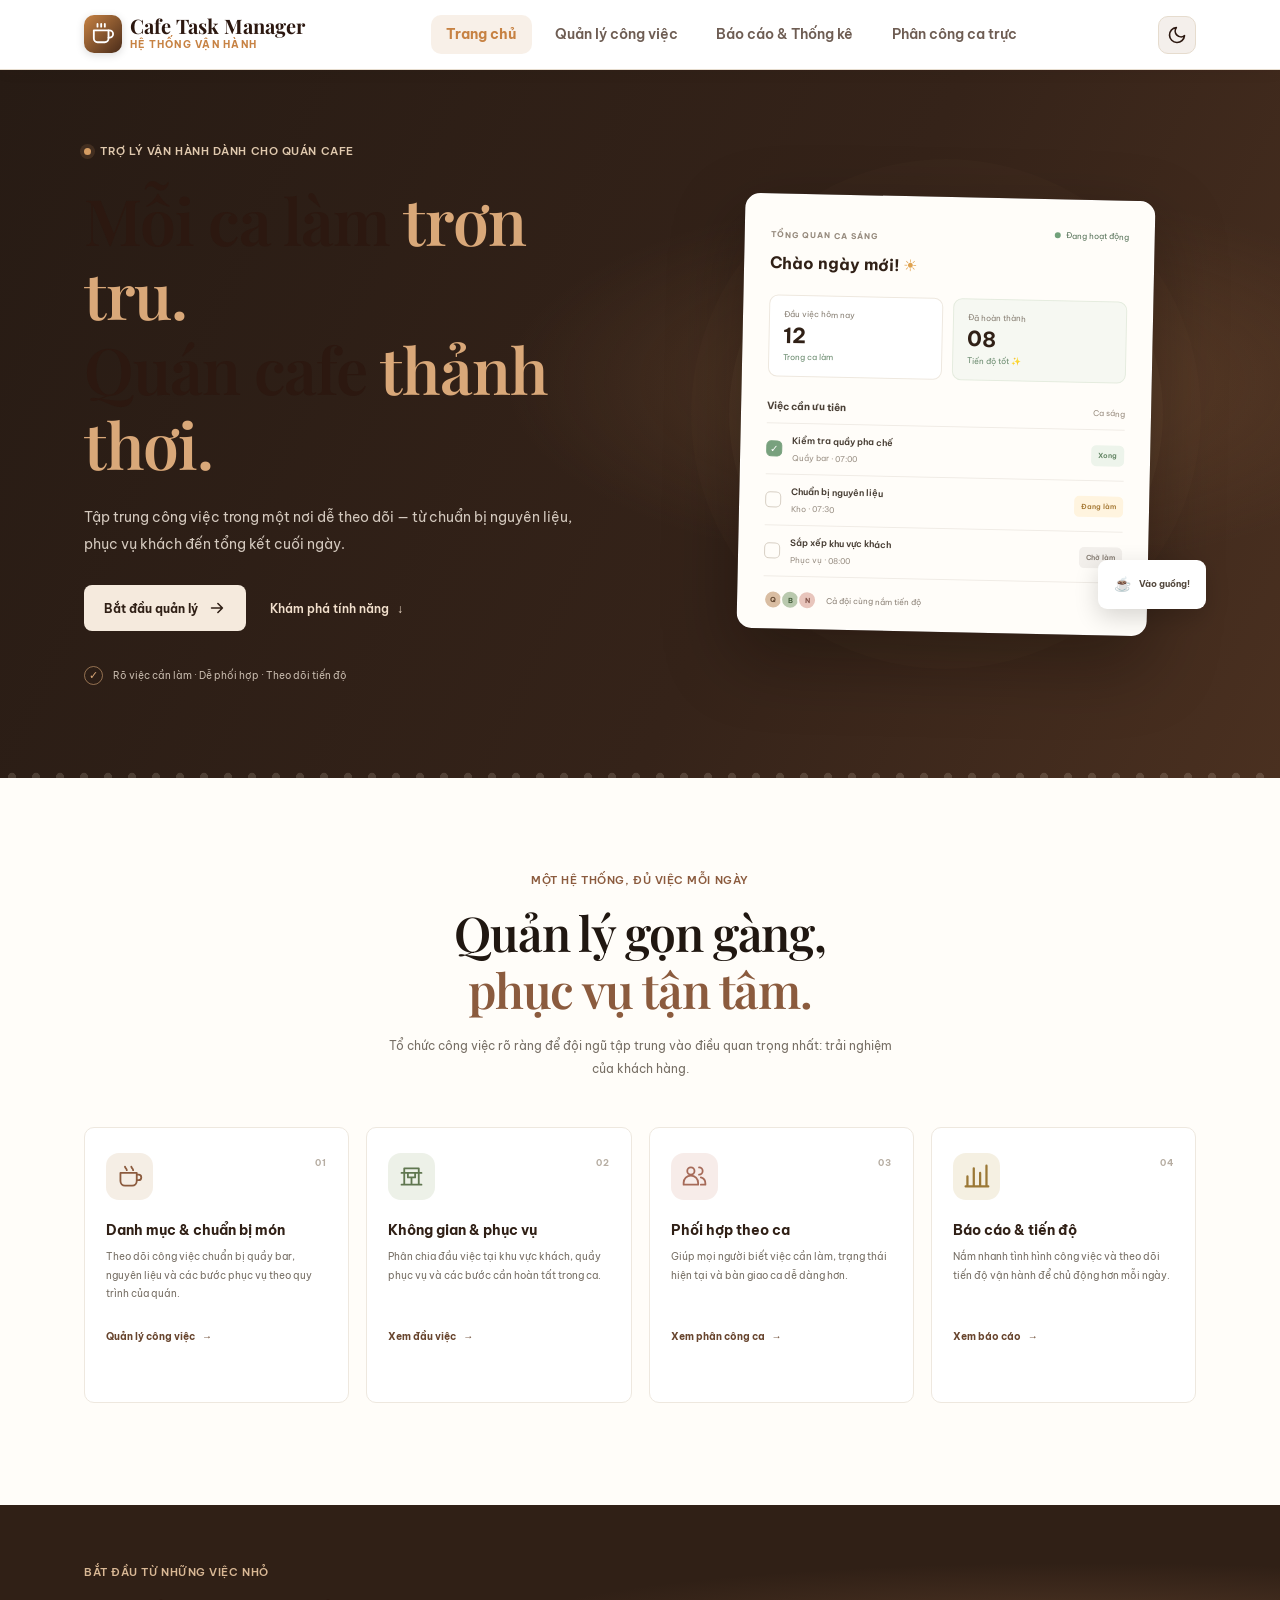
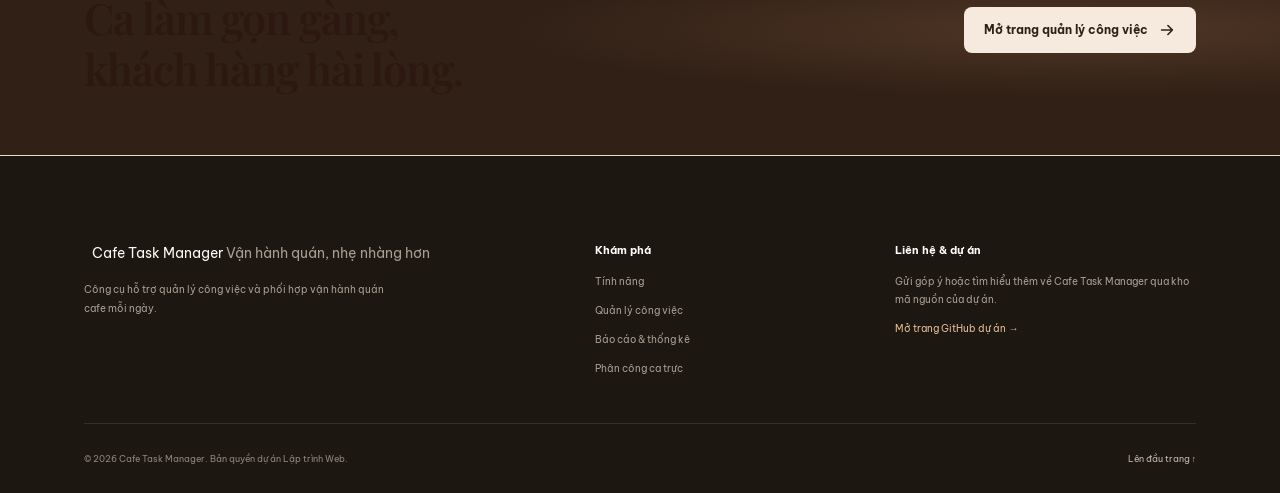
==== commit 39345b78: "feat(theme): dong bo CSS variables, them theme.js va chen script chong FOUC tren ca 5 trang" ====
--- a/index.html
+++ b/index.html
@@ -14,6 +14,14 @@
   <link rel="stylesheet" href="assets/css/style.css">
   <!-- CSS Trang Chủ (Người 4 phụ trách) -->
   <link rel="stylesheet" href="assets/css/home.css">
+
+  <!-- Chống giật sáng khi chuyển trang (Tránh FOUC) -->
+  <script>
+    if (localStorage.getItem('theme') === 'dark' || localStorage.getItem('CAFE_THEME') === 'dark') {
+      document.documentElement.classList.add('dark-theme');
+      document.documentElement.setAttribute('data-theme', 'dark');
+    }
+  </script>
 </head>
 <body>
   <a class="skip-link" href="#noi-dung">Bỏ qua điều hướng, đến nội dung chính</a>
@@ -238,6 +246,7 @@
   </footer>
 
   <!-- JavaScript Dùng Chung (Người 1 phụ trách) -->
+  <script src="assets/js/theme.js"></script>
   <script src="assets/js/main.js"></script>
 </body>
 </html>
--- a/assets/css/style.css
+++ b/assets/css/style.css
@@ -13,13 +13,16 @@
 @import url('https://fonts.googleapis.com/css2?family=Be+Vietnam+Pro:ital,wght@0,300;0,400;0,500;0,600;0,700;0,800;1,400&family=Playfair+Display:ital,wght@0,600;0,700;1,600&display=swap');
 
 :root {
-  /* LIGHT THEME (Mặc định - Phong cách Cà phê thanh lịch) */
-  --bg-primary: #FAF7F2;          /* Nền trang: Màu kem sữa ngà ấm áp */
-  --bg-surface: #FFFFFF;          /* Bề mặt thẻ, thanh điều hướng: Trắng */
+  /* Màu mặc định (Giao diện Sáng) theo yêu cầu */
+  --bg-color: #FAF7F2;          /* Nền trang: Màu kem sữa ngà ấm áp */
+  --text-color: #2C1810;        /* Văn bản chính: Nâu đen đậm */
+  --card-bg: #FFFFFF;           /* Bề mặt thẻ, thanh điều hướng: Trắng */
+  --border-color: #E6DCce;       /* Đường viền ngăn cách */
+
+  --bg-primary: var(--bg-color);
+  --bg-surface: var(--card-bg);
   --bg-surface-secondary: #F4EFEB;/* Bề mặt phụ, ô input, dropdown */
   --bg-card-hover: #FBF9F6;
-  
-  --border-color: #E6DCce;        /* Đường viền ngăn cách */
   --border-focus: #C78243;
 
   --text-primary: #2C1810;        /* Văn bản chính: Nâu đen đậm */
@@ -98,10 +101,17 @@
   --navbar-height: 70px;
 }
 
-/* DARK THEME (Chế độ tối - Phong cách Nâu Espresso sang trọng) */
+/* Màu khi bật chế độ Tối (Áp dụng cho body.dark-theme, html.dark-theme và [data-theme="dark"]) */
+body.dark-theme,
+html.dark-theme,
 [data-theme="dark"] {
-  --bg-primary: #15110E;          /* Nền trang: Nâu đen sôcôla sâu */
-  --bg-surface: #221B17;          /* Bề mặt thẻ / Navbar */
+  --bg-color: #15110E;          /* Nền trang: Nâu đen sôcôla sâu */
+  --text-color: #F5EFEB;        /* Văn bản chính: Trắng kem sáng */
+  --card-bg: #221B17;           /* Bề mặt thẻ / Navbar */
+  --border-color: #382D26;
+
+  --bg-primary: var(--bg-color);
+  --bg-surface: var(--card-bg);
   --bg-surface-secondary: #2E2520;/* Ô input, hover */
   --bg-card-hover: #29211C;
 
@@ -155,13 +165,20 @@
   min-height: 100vh;
   display: flex;
   flex-direction: column;
-  background-color: var(--bg-primary);
-  color: var(--text-primary);
+  background-color: var(--bg-color);
+  color: var(--text-color);
   font-family: var(--font-sans);
   font-size: var(--text-base);
   line-height: 1.6;
   overflow-x: hidden;
-  transition: background-color var(--transition-normal), color var(--transition-normal);
+  transition: background-color 0.3s ease, color 0.3s ease;
+}
+
+/* Các thành phần điều hướng dùng biến tương ứng */
+nav, .navbar, .site-navbar, .header {
+  background-color: var(--card-bg);
+  color: var(--text-color);
+  border-color: var(--border-color);
 }
 
 img, svg {
@@ -587,18 +604,13 @@
 .nav-link.active {
   color: var(--accent);
   background-color: var(--accent-soft);
-}
-
+  font-weight: 700;
+}
+
+/* Nền pill bo tròn (accent-soft) đã đủ làm nổi bật trang hiện tại,
+   loại bỏ thanh gạch chân ::after để tránh bị lệch và giúp giao diện thanh thoát */
 .nav-link.active::after {
-  content: '';
-  position: absolute;
-  bottom: 2px;
-  left: 50%;
-  transform: translateX(-50%);
-  width: 18px;
-  height: 2px;
-  background-color: var(--accent);
-  border-radius: var(--radius-full);
+  display: none;
 }
 
 /* Navbar Actions (Theme Toggle & Nút công cụ) */
@@ -930,10 +942,10 @@
     font-size: var(--text-base);
   }
 
-  .nav-link.active::after {
-    left: 12px;
-    transform: none;
-    width: 24px;
+  .nav-link.active {
+    background-color: var(--accent-soft);
+    color: var(--accent);
+    font-weight: 700;
   }
 
   .navbar-overlay {
--- a/assets/css/home.css
+++ b/assets/css/home.css
@@ -76,90 +76,10 @@
   transform: translateY(0);
 }
 
-.site-header {
-  position: relative;
-  z-index: 5;
-  background: var(--cream-50);
-}
-
-.header-inner {
-  display: flex;
-  min-height: 84px;
-  align-items: center;
-  justify-content: space-between;
-  gap: 24px;
-}
-
-.brand {
-  display: inline-flex;
-  flex: 0 0 auto;
-  align-items: center;
-  gap: 11px;
-}
-
-.brand-mark {
-  display: grid;
-  width: 43px;
-  height: 43px;
-  flex: 0 0 43px;
-  place-items: center;
-  border-radius: 14px;
-  background: #efe7da;
-  color: var(--coffee-700);
-}
-
-.brand-mark svg {
-  width: 29px;
-  height: 29px;
-}
-
-.brand-copy {
-  display: grid;
-  gap: 2px;
-}
-
-.brand-name {
-  color: var(--coffee-900);
-  font-size: 14px;
-  font-weight: 800;
-  letter-spacing: -0.35px;
-}
-
-.brand-caption {
-  color: var(--muted);
-  font-size: 10px;
-}
-
-.main-nav {
-  display: flex;
-  align-items: center;
-  gap: clamp(16px, 2.4vw, 34px);
-}
-
-.nav-link {
-  position: relative;
-  padding-block: 10px;
-  color: #635b52;
-  font-size: 12px;
-  font-weight: 600;
-  transition: color 180ms ease;
-}
-
-.nav-link:hover,
-.nav-link.active {
-  color: var(--coffee-700);
-}
-
-.nav-link.active::after {
-  position: absolute;
-  right: 0;
-  bottom: 2px;
-  left: 0;
-  height: 2px;
-  border-radius: 2px;
-  background: var(--coffee-500);
-  content: "";
-}
+/* ====================================================================
+   HEADER & NAVBAR: Da duoc dong bo dung chung qua style.css (.site-navbar)
+   Khong khai bao lai cac selector .nav-link tranh xung dot CSS cascade
+   ==================================================================== */
 
 .button {
   display: inline-flex;
@@ -617,7 +537,7 @@
   color: var(--coffee-600);
 }
 
-.section-heading > p:last-child {
+.section-heading>p:last-child {
   max-width: 520px;
   margin: 16px auto 0;
   color: var(--muted);
@@ -771,7 +691,7 @@
   color: #e3bd94;
 }
 
-.footer-about > p {
+.footer-about>p {
   max-width: 310px;
   margin: 16px 0 0;
   color: #a99d91;
@@ -806,7 +726,7 @@
   color: #e4bd96;
 }
 
-.footer-contact > a {
+.footer-contact>a {
   color: #e4bd96;
 }
 
@@ -1050,7 +970,7 @@
     font-size: 35px;
   }
 
-  .section-heading > p:last-child {
+  .section-heading>p:last-child {
     font-size: 11px;
   }
 
@@ -1113,6 +1033,7 @@
 }
 
 @media (prefers-reduced-motion: reduce) {
+
   *,
   *::before,
   *::after {
@@ -1121,4 +1042,4 @@
     animation-iteration-count: 1 !important;
     transition-duration: 0.01ms !important;
   }
-}
+}
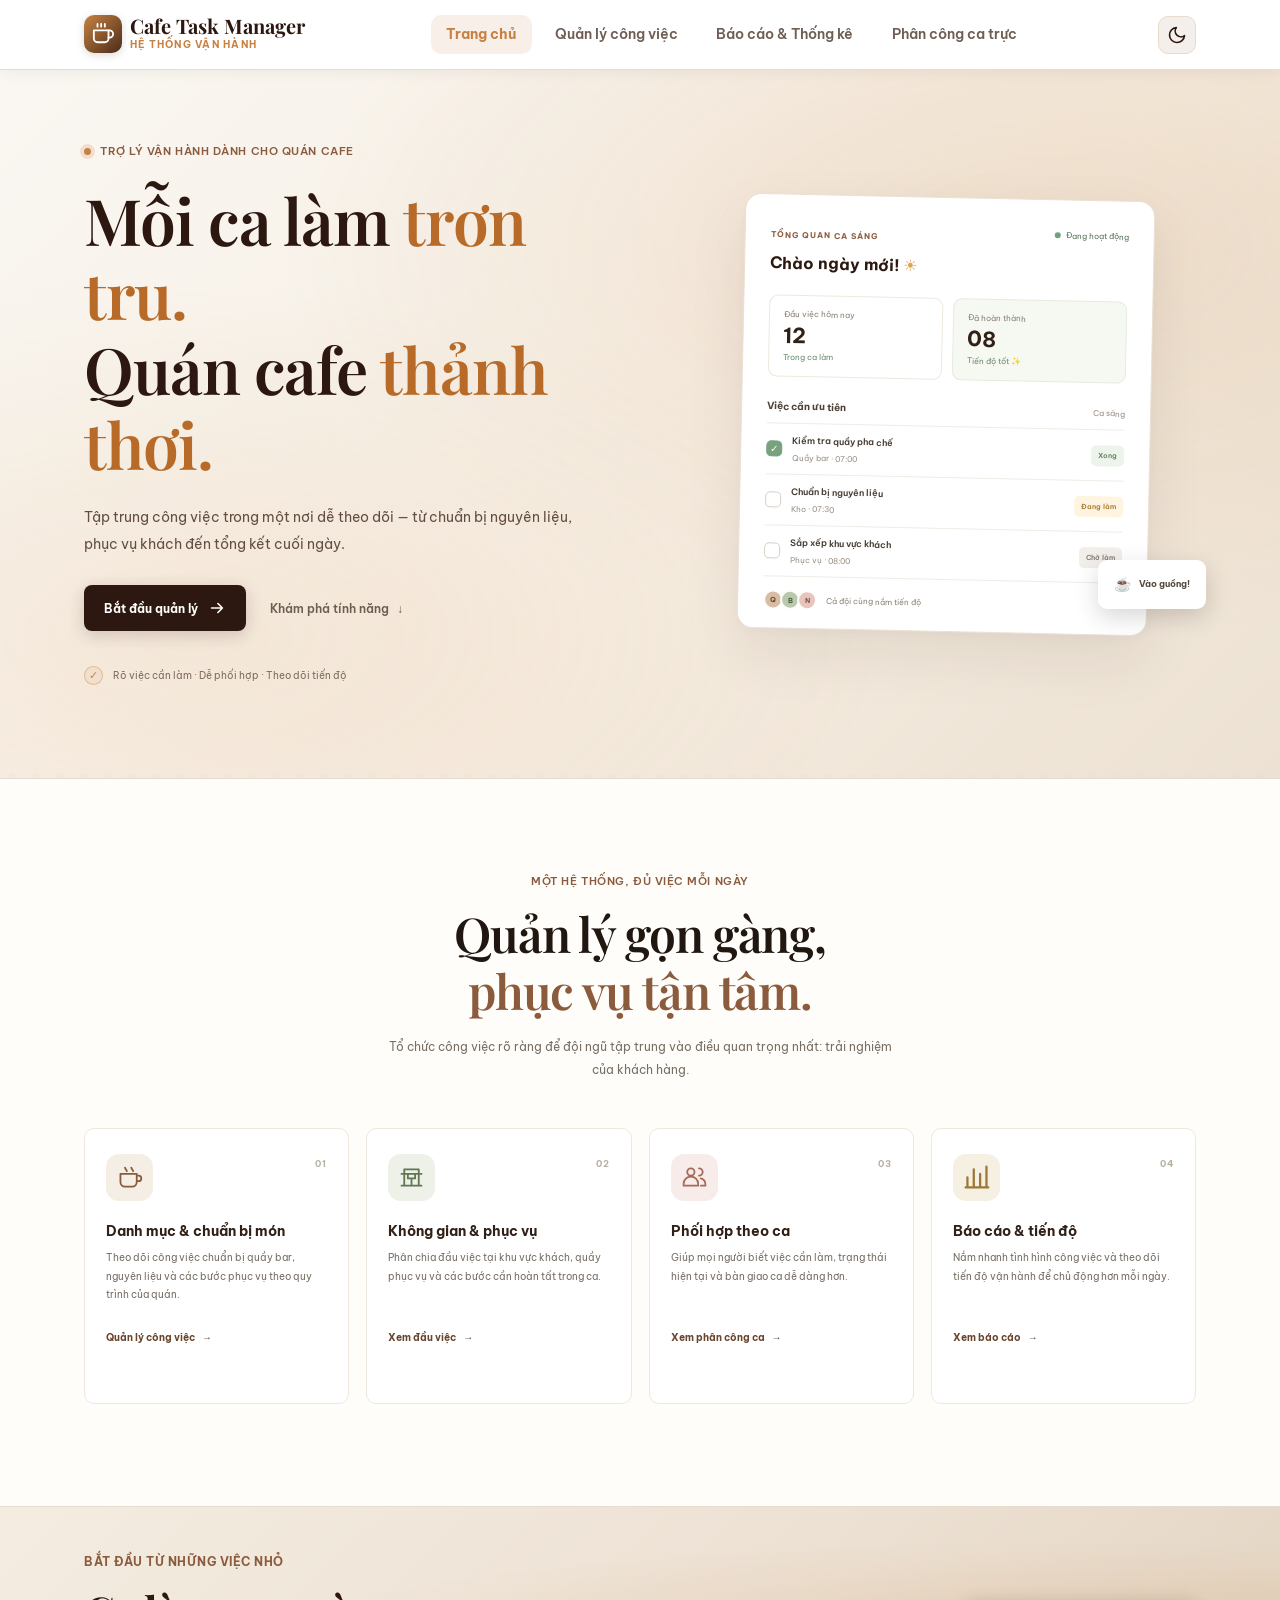
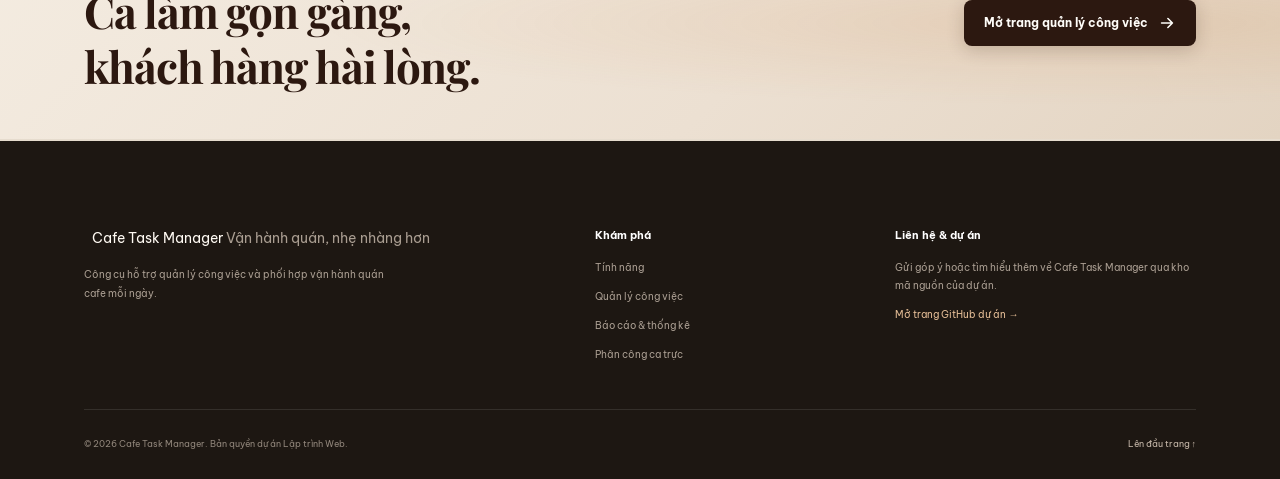
==== commit 5ba0052d: "fix(stats): toi uu bieu do Chart.js ho tro offline va dong bo che do sang toi" ====
--- a/index.html
+++ b/index.html
@@ -1,14 +1,18 @@
 <!DOCTYPE html>
 <html lang="vi">
+
 <head>
   <meta charset="UTF-8">
   <meta name="viewport" content="width=device-width, initial-scale=1.0">
-  <meta name="description" content="Cafe Task Manager giúp quản lý công việc, ca trực và theo dõi hoạt động quán cafe thuận tiện, rõ ràng mỗi ngày.">
+  <meta name="description"
+    content="Cafe Task Manager giúp quản lý công việc, ca trực và theo dõi hoạt động quán cafe thuận tiện, rõ ràng mỗi ngày.">
   <meta name="theme-color" content="#f8f5ef">
   <title>Cafe Task Manager | Quản lý quán cafe hiệu quả</title>
   <link rel="preconnect" href="https://fonts.googleapis.com">
   <link rel="preconnect" href="https://fonts.gstatic.com" crossorigin>
-  <link href="https://fonts.googleapis.com/css2?family=Be+Vietnam+Pro:wght@400;500;600;700;800&family=Playfair+Display:wght@600;700&display=swap" rel="stylesheet">
+  <link
+    href="https://fonts.googleapis.com/css2?family=Be+Vietnam+Pro:wght@400;500;600;700;800&family=Playfair+Display:wght@600;700&display=swap"
+    rel="stylesheet">
   <link rel="stylesheet" href="https://cdnjs.cloudflare.com/ajax/libs/animate.css/4.1.1/animate.min.css">
   <!-- CSS Dùng Chung (Người 1 phụ trách) -->
   <link rel="stylesheet" href="assets/css/style.css">
@@ -17,12 +21,17 @@
 
   <!-- Chống giật sáng khi chuyển trang (Tránh FOUC) -->
   <script>
-    if (localStorage.getItem('theme') === 'dark' || localStorage.getItem('CAFE_THEME') === 'dark') {
-      document.documentElement.classList.add('dark-theme');
-      document.documentElement.setAttribute('data-theme', 'dark');
-    }
+    (function () {
+      const savedTheme = localStorage.getItem('theme') || localStorage.getItem('CAFE_THEME');
+      const prefersDark = window.matchMedia && window.matchMedia('(prefers-color-scheme: dark)').matches;
+      if (savedTheme === 'dark' || (!savedTheme && prefersDark)) {
+        document.documentElement.classList.add('dark-theme', 'dark-mode');
+        document.documentElement.setAttribute('data-theme', 'dark');
+      }
+    })();
   </script>
 </head>
+
 <body>
   <a class="skip-link" href="#noi-dung">Bỏ qua điều hướng, đến nội dung chính</a>
 
@@ -31,11 +40,12 @@
        ================================================================ -->
   <header class="site-navbar" id="site-navbar">
     <div class="container navbar-container">
-      
+
       <!-- Brand Logo & Title -->
       <a href="index.html" class="navbar-brand" aria-label="Về trang chủ Cafe Task Manager">
         <div class="brand-icon">
-          <svg width="22" height="22" viewBox="0 0 24 24" fill="none" stroke="currentColor" stroke-width="2" stroke-linecap="round" stroke-linejoin="round">
+          <svg width="22" height="22" viewBox="0 0 24 24" fill="none" stroke="currentColor" stroke-width="2"
+            stroke-linecap="round" stroke-linejoin="round">
             <path d="M18 8h1a4 4 0 0 1 0 8h-1"></path>
             <path d="M2 8h16v9a4 4 0 0 1-4 4H6a4 4 0 0 1-4-4V8z"></path>
             <line x1="6" y1="1" x2="6" y2="4"></line>
@@ -70,14 +80,16 @@
       <!-- Action Buttons (Dark Mode Toggle & Nút công cụ) -->
       <div class="navbar-actions">
         <!-- Nút chuyển đổi Dark Mode / Light Mode -->
-        <button type="button" class="theme-toggle-btn" id="theme-toggle" aria-label="Chuyển đổi giao diện Sáng/Tối" title="Chuyển đổi giao diện">
+        <button type="button" class="theme-toggle-btn" id="theme-toggle" aria-label="Chuyển đổi giao diện Sáng/Tối"
+          title="Chuyển đổi giao diện">
           <svg width="20" height="20" viewBox="0 0 24 24" fill="none" stroke="currentColor" stroke-width="2">
             <path d="M21 12.79A9 9 0 1 1 11.21 3 7 7 0 0 0 21 12.79z"></path>
           </svg>
         </button>
 
         <!-- Nút Hamburger Điều Khiển Mobile Menu -->
-        <button type="button" class="navbar-toggle" id="navbar-toggle" aria-label="Mở menu điều hướng" aria-expanded="false" aria-controls="navbar-nav">
+        <button type="button" class="navbar-toggle" id="navbar-toggle" aria-label="Mở menu điều hướng"
+          aria-expanded="false" aria-controls="navbar-nav">
           <span class="hamburger-box">
             <span class="hamburger-inner"></span>
           </span>
@@ -93,11 +105,15 @@
         <div class="hero-copy animate__animated animate__fadeInUp">
           <p class="eyebrow"><span class="eyebrow-dot"></span> Trợ lý vận hành dành cho quán cafe</p>
           <h1 id="hero-title">Mỗi ca làm <span>trơn tru.</span><br>Quán cafe <span>thảnh thơi.</span></h1>
-          <p class="hero-description">Tập trung công việc trong một nơi dễ theo dõi — từ chuẩn bị nguyên liệu, phục vụ khách đến tổng kết cuối ngày.</p>
+          <p class="hero-description">Tập trung công việc trong một nơi dễ theo dõi — từ chuẩn bị nguyên liệu, phục vụ
+            khách đến tổng kết cuối ngày.</p>
           <div class="hero-actions">
             <a class="button button-light" href="tasks.html">
               Bắt đầu quản lý
-              <svg viewBox="0 0 20 20" aria-hidden="true"><path d="M4 10h12m-5-5 5 5-5 5" fill="none" stroke="currentColor" stroke-width="1.8" stroke-linecap="round" stroke-linejoin="round"/></svg>
+              <svg viewBox="0 0 20 20" aria-hidden="true">
+                <path d="M4 10h12m-5-5 5 5-5 5" fill="none" stroke="currentColor" stroke-width="1.8"
+                  stroke-linecap="round" stroke-linejoin="round" />
+              </svg>
             </a>
             <a class="text-link" href="#tinh-nang">Khám phá tính năng <span aria-hidden="true">↓</span></a>
           </div>
@@ -107,7 +123,8 @@
           </div>
         </div>
 
-        <div class="hero-visual animate__animated animate__fadeIn animate__delay-1s" aria-label="Minh họa bảng theo dõi công việc trong quán">
+        <div class="hero-visual animate__animated animate__fadeIn animate__delay-1s"
+          aria-label="Minh họa bảng theo dõi công việc trong quán">
           <div class="visual-glow"></div>
           <div class="dashboard-card">
             <div class="dashboard-top">
@@ -119,7 +136,8 @@
             </div>
             <div class="dashboard-stats">
               <div class="mini-stat"><span>Đầu việc hôm nay</span><strong>12</strong><small>Trong ca làm</small></div>
-              <div class="mini-stat mini-stat-accent"><span>Đã hoàn thành</span><strong>08</strong><small>Tiến độ tốt ✨</small></div>
+              <div class="mini-stat mini-stat-accent"><span>Đã hoàn thành</span><strong>08</strong><small>Tiến độ tốt
+                  ✨</small></div>
             </div>
             <div class="task-preview-heading">
               <strong>Việc cần ưu tiên</strong>
@@ -140,12 +158,14 @@
               <span class="task-label"><strong>Sắp xếp khu vực khách</strong><small>Phục vụ · 08:00</small></span>
               <span class="task-tag tag-pending">Chờ làm</span>
             </div>
-            <div class="dashboard-footer"><span class="avatar-stack" aria-hidden="true"><i>Q</i><i>B</i><i>N</i></span><span>Cả đội cùng nắm tiến độ</span></div>
+            <div class="dashboard-footer"><span class="avatar-stack"
+                aria-hidden="true"><i>Q</i><i>B</i><i>N</i></span><span>Cả đội cùng nắm tiến độ</span></div>
           </div>
           <div class="floating-coffee" aria-hidden="true">☕ <span>Vào guồng!</span></div>
         </div>
       </div>
-      <div class="hero-bottom" aria-hidden="true"><span></span><span></span><span></span><span></span><span></span><span></span><span></span><span></span><span></span><span></span><span></span><span></span><span></span><span></span><span></span><span></span><span></span><span></span><span></span><span></span><span></span><span></span><span></span><span></span><span></span><span></span><span></span><span></span><span></span><span></span><span></span><span></span><span></span><span></span><span></span><span></span><span></span><span></span><span></span><span></span><span></span><span></span><span></span><span></span><span></span><span></span><span></span><span></span><span></span><span></span><span></span><span></span><span></span><span></span><span></span><span></span><span></span><span></span><span></span><span></span><span></span><span></span><span></span><span></span><span></span><span></span><span></span><span></span><span></span><span></span><span></span><span></span><span></span><span></span><span></span><span></span><span></span><span></span><span></span><span></span><span></span><span></span><span></span><span></span><span></span><span></span><span></span><span></span><span></span><span></span><span></span><span></span><span></span><span></span><span></span><span></span><span></span><span></span><span></span><span></span><span></span><span></span><span></span><span></span><span></span><span></span><span></span><span></span><span></span><span></span><span></span><span></span><span></span><span></span><span></span><span></span><span></span><span></span><span></span><span></span><span></span><span></span><span></span><span></span><span></span><span></span><span></span><span></span><span></span><span></span><span></span><span></span><span></span><span></span><span></span><span></span><span></span><span></span><span></span><span></span><span></span><span></span><span></span><span></span><span></span><span></span><span></span><span></span><span></span><span></span><span></span><span></span><span></span><span></span><span></span><span></span><span></span><span></span><span></span><span></span><span></span><span></span><span></span><span></span><span></span><span></span><span></span><span></span><span></span><span></span><span></span><span></span><span></span><span></span><span></span><span></span><span></span><span></span><span></span><span></span><span></span><span></span><span></span><span></span><span></span><span></span><span></span><span></span><span></span><span></span><span></span><span></span><span></span><span></span><span></span><span></span><span></span></span>
+      <div class="hero-bottom" aria-hidden="true">
+        <span></span><span></span><span></span><span></span><span></span><span></span><span></span><span></span><span></span><span></span><span></span><span></span><span></span><span></span><span></span><span></span><span></span><span></span><span></span><span></span><span></span><span></span><span></span><span></span><span></span><span></span><span></span><span></span><span></span><span></span><span></span><span></span><span></span><span></span><span></span><span></span><span></span><span></span><span></span><span></span><span></span><span></span><span></span><span></span><span></span><span></span><span></span><span></span><span></span><span></span><span></span><span></span><span></span><span></span><span></span><span></span><span></span><span></span><span></span><span></span><span></span><span></span><span></span><span></span><span></span><span></span><span></span><span></span><span></span><span></span><span></span><span></span><span></span><span></span><span></span><span></span><span></span><span></span><span></span><span></span><span></span><span></span><span></span><span></span><span></span><span></span><span></span><span></span><span></span><span></span><span></span><span></span><span></span><span></span><span></span><span></span><span></span><span></span><span></span><span></span><span></span><span></span><span></span><span></span><span></span><span></span><span></span><span></span><span></span><span></span><span></span><span></span><span></span><span></span><span></span><span></span><span></span><span></span><span></span><span></span><span></span><span></span><span></span><span></span><span></span><span></span><span></span><span></span><span></span><span></span><span></span><span></span><span></span><span></span><span></span><span></span><span></span><span></span><span></span><span></span><span></span><span></span><span></span><span></span><span></span><span></span><span></span><span></span><span></span><span></span><span></span><span></span><span></span><span></span><span></span><span></span><span></span><span></span><span></span><span></span><span></span><span></span><span></span><span></span><span></span><span></span><span></span><span></span><span></span><span></span><span></span><span></span><span></span><span></span><span></span><span></span><span></span><span></span><span></span><span></span><span></span><span></span><span></span><span></span><span></span><span></span><span></span><span></span><span></span><span></span><span></span><span></span><span></span><span></span><span></span><span></span><span></span></span>
     </section>
 
     <section class="features section-space" id="tinh-nang" aria-labelledby="features-title">
@@ -159,7 +179,11 @@
         <div class="feature-grid">
           <article class="feature-card">
             <span class="feature-icon icon-coffee" aria-hidden="true">
-              <svg viewBox="0 0 32 32" fill="none"><path d="M6 12h18v9a5 5 0 0 1-5 5h-8a5 5 0 0 1-5-5v-9Zm18 2h2a3 3 0 0 1 0 6h-2M11 5c0 2 2 2 2 4m5-4c0 2 2 2 2 4" stroke="currentColor" stroke-width="2" stroke-linecap="round" stroke-linejoin="round"/></svg>
+              <svg viewBox="0 0 32 32" fill="none">
+                <path
+                  d="M6 12h18v9a5 5 0 0 1-5 5h-8a5 5 0 0 1-5-5v-9Zm18 2h2a3 3 0 0 1 0 6h-2M11 5c0 2 2 2 2 4m5-4c0 2 2 2 2 4"
+                  stroke="currentColor" stroke-width="2" stroke-linecap="round" stroke-linejoin="round" />
+              </svg>
             </span>
             <span class="feature-number">01</span>
             <h3>Danh mục &amp; chuẩn bị món</h3>
@@ -168,7 +192,10 @@
           </article>
           <article class="feature-card">
             <span class="feature-icon icon-table" aria-hidden="true">
-              <svg viewBox="0 0 32 32" fill="none"><path d="M5 12h22M8 12V7h16v5m-16 0v13m16-13v13M5 25h22M12 12v5h8v-5m-4 5v8" stroke="currentColor" stroke-width="2" stroke-linecap="round" stroke-linejoin="round"/></svg>
+              <svg viewBox="0 0 32 32" fill="none">
+                <path d="M5 12h22M8 12V7h16v5m-16 0v13m16-13v13M5 25h22M12 12v5h8v-5m-4 5v8" stroke="currentColor"
+                  stroke-width="2" stroke-linecap="round" stroke-linejoin="round" />
+              </svg>
             </span>
             <span class="feature-number">02</span>
             <h3>Không gian &amp; phục vụ</h3>
@@ -177,7 +204,11 @@
           </article>
           <article class="feature-card">
             <span class="feature-icon icon-team" aria-hidden="true">
-              <svg viewBox="0 0 32 32" fill="none"><circle cx="12" cy="10" r="4" stroke="currentColor" stroke-width="2"/><path d="M4 25v-2a8 8 0 0 1 16 0v2H4Zm17-19a4 4 0 0 1 0 8m2 3a7 7 0 0 1 5 7v1h-5" stroke="currentColor" stroke-width="2" stroke-linecap="round" stroke-linejoin="round"/></svg>
+              <svg viewBox="0 0 32 32" fill="none">
+                <circle cx="12" cy="10" r="4" stroke="currentColor" stroke-width="2" />
+                <path d="M4 25v-2a8 8 0 0 1 16 0v2H4Zm17-19a4 4 0 0 1 0 8m2 3a7 7 0 0 1 5 7v1h-5" stroke="currentColor"
+                  stroke-width="2" stroke-linecap="round" stroke-linejoin="round" />
+              </svg>
             </span>
             <span class="feature-number">03</span>
             <h3>Phối hợp theo ca</h3>
@@ -186,12 +217,15 @@
           </article>
           <article class="feature-card">
             <span class="feature-icon icon-chart" aria-hidden="true">
-              <svg viewBox="0 0 32 32" fill="none"><path d="M6 26V16m7 10V7m7 19V12m7 14V4M4 27h25" stroke="currentColor" stroke-width="2.5" stroke-linecap="round" stroke-linejoin="round"/></svg>
+              <svg viewBox="0 0 32 32" fill="none">
+                <path d="M6 26V16m7 10V7m7 19V12m7 14V4M4 27h25" stroke="currentColor" stroke-width="2.5"
+                  stroke-linecap="round" stroke-linejoin="round" />
+              </svg>
             </span>
             <span class="feature-number">04</span>
             <h3>Báo cáo &amp; tiến độ</h3>
             <p>Nắm nhanh tình hình công việc và theo dõi tiến độ vận hành để chủ động hơn mỗi ngày.</p>
-            <a href="pages/page-2.html" class="feature-link">Xem báo cáo <span aria-hidden="true">→</span></a>
+            <a href="statistics.html" class="feature-link">Xem báo cáo <span aria-hidden="true">→</span></a>
           </article>
         </div>
       </div>
@@ -204,7 +238,10 @@
           <h2 id="closing-title">Ca làm gọn gàng,<br>khách hàng hài lòng.</h2>
         </div>
         <a class="button button-light" href="tasks.html">Mở trang quản lý công việc
-          <svg viewBox="0 0 20 20" aria-hidden="true"><path d="M4 10h12m-5-5 5 5-5 5" fill="none" stroke="currentColor" stroke-width="1.8" stroke-linecap="round" stroke-linejoin="round"/></svg>
+          <svg viewBox="0 0 20 20" aria-hidden="true">
+            <path d="M4 10h12m-5-5 5 5-5 5" fill="none" stroke="currentColor" stroke-width="1.8" stroke-linecap="round"
+              stroke-linejoin="round" />
+          </svg>
         </a>
       </div>
     </section>
@@ -216,7 +253,11 @@
         <div class="footer-about">
           <a class="brand footer-brand" href="index.html">
             <span class="brand-mark" aria-hidden="true">
-              <svg viewBox="0 0 32 32" fill="none"><path d="M7 12h17v9a5 5 0 0 1-5 5h-7a5 5 0 0 1-5-5v-9Z" stroke="currentColor" stroke-width="2"/><path d="M24 14h2a3 3 0 0 1 0 6h-2M11 5c0 2 2 2 2 4m5-4c0 2 2 2 2 4" stroke="currentColor" stroke-width="2" stroke-linecap="round"/></svg>
+              <svg viewBox="0 0 32 32" fill="none">
+                <path d="M7 12h17v9a5 5 0 0 1-5 5h-7a5 5 0 0 1-5-5v-9Z" stroke="currentColor" stroke-width="2" />
+                <path d="M24 14h2a3 3 0 0 1 0 6h-2M11 5c0 2 2 2 2 4m5-4c0 2 2 2 2 4" stroke="currentColor"
+                  stroke-width="2" stroke-linecap="round" />
+              </svg>
             </span>
             <span class="brand-copy">
               <span class="brand-name">Cafe Task Manager</span>
@@ -235,7 +276,8 @@
         <div class="footer-column footer-contact">
           <h2>Liên hệ &amp; dự án</h2>
           <p>Gửi góp ý hoặc tìm hiểu thêm về Cafe Task Manager qua kho mã nguồn của dự án.</p>
-          <a href="https://github.com/tienducn582-ui/QuanLyQuanCoffe" target="_blank" rel="noopener noreferrer">Mở trang GitHub dự án <span aria-hidden="true">→</span></a>
+          <a href="https://github.com/tienducn582-ui/QuanLyQuanCoffe" target="_blank" rel="noopener noreferrer">Mở trang
+            GitHub dự án <span aria-hidden="true">→</span></a>
         </div>
       </div>
       <div class="footer-bottom">
@@ -249,4 +291,5 @@
   <script src="assets/js/theme.js"></script>
   <script src="assets/js/main.js"></script>
 </body>
-</html>
+
+</html>
--- a/assets/css/style.css
+++ b/assets/css/style.css
@@ -101,9 +101,11 @@
   --navbar-height: 70px;
 }
 
-/* Màu khi bật chế độ Tối (Áp dụng cho body.dark-theme, html.dark-theme và [data-theme="dark"]) */
+/* Màu khi bật chế độ Tối (Áp dụng cho body.dark-theme, html.dark-theme, body.dark-mode, html.dark-mode, [data-theme="dark"]) */
 body.dark-theme,
 html.dark-theme,
+body.dark-mode,
+html.dark-mode,
 [data-theme="dark"] {
   --bg-color: #15110E;          /* Nền trang: Nâu đen sôcôla sâu */
   --text-color: #F5EFEB;        /* Văn bản chính: Trắng kem sáng */
@@ -179,6 +181,14 @@
   background-color: var(--card-bg);
   color: var(--text-color);
   border-color: var(--border-color);
+}
+
+/* Các thẻ Card, Box, Panel, Modal đồng bộ màu theo biến */
+.card, .panel, .box, .modal-card {
+  background-color: var(--card-bg);
+  color: var(--text-color);
+  border-color: var(--border-color);
+  transition: background-color 0.3s ease, color 0.3s ease, border-color 0.3s ease;
 }
 
 img, svg {
@@ -619,6 +629,7 @@
   align-items: center;
   gap: var(--space-xs);
   flex-shrink: 0;
+  position: relative; /* Neo tuyệt đối cho popover Cốc Cốc */
 }
 
 /* Nút Chuyển Đổi Dark / Light Mode */
@@ -633,14 +644,22 @@
   align-items: center;
   justify-content: center;
   transition: all var(--transition-fast);
+  cursor: pointer;
+  user-select: none;
 }
 
 .theme-toggle-btn:hover {
   border-color: var(--accent);
   color: var(--accent);
   background-color: var(--accent-soft);
-  transform: rotate(15deg);
-}
+  transform: rotate(15deg) scale(1.05);
+}
+
+.theme-toggle-btn:active {
+  transform: scale(0.95);
+}
+
+
 
 /* Hamburger Toggle cho Mobile */
 .navbar-toggle {
--- a/assets/css/home.css
+++ b/assets/css/home.css
@@ -14,8 +14,8 @@
   --green: #47765d;
   --container: 1160px;
   font-family: "Be Vietnam Pro", sans-serif;
-  color: var(--ink);
-  background: var(--cream-50);
+  color: var(--text-color, var(--ink));
+  background: var(--bg-color, var(--cream-50));
   font-synthesis: none;
   text-rendering: optimizeLegibility;
 }
@@ -126,9 +126,12 @@
   position: relative;
   overflow: hidden;
   background:
-    radial-gradient(ellipse at 76% 44%, rgb(143 97 61 / 36%), transparent 34%),
-    linear-gradient(115deg, #271b14 0%, #352319 60%, #4a3020 100%);
-  color: #fffaf3;
+    radial-gradient(ellipse at 82% 25%, rgba(199, 130, 67, 0.14), transparent 52%),
+    radial-gradient(ellipse at 15% 80%, rgba(221, 162, 106, 0.12), transparent 45%),
+    linear-gradient(135deg, #FAF7F2 0%, #F5ECE0 60%, #ECE1D2 100%);
+  color: #2C1810;
+  border-bottom: 1px solid #E6DCCE;
+  transition: background 0.3s ease, color 0.3s ease, border-color 0.3s ease;
 }
 
 .hero-layout {
@@ -151,7 +154,7 @@
   align-items: center;
   gap: 9px;
   margin: 0 0 22px;
-  color: #e0c9ae;
+  color: #8B5B3E;
   font-size: 11px;
   font-weight: 600;
   letter-spacing: 0.55px;
@@ -162,8 +165,8 @@
   width: 7px;
   height: 7px;
   border-radius: 50%;
-  background: #d69d63;
-  box-shadow: 0 0 0 4px rgb(214 157 99 / 15%);
+  background: #C78243;
+  box-shadow: 0 0 0 4px rgba(199, 130, 67, 0.18);
 }
 
 .hero h1,
@@ -179,16 +182,17 @@
   margin: 0;
   font-size: clamp(42px, 5.1vw, 64px);
   line-height: 1.17;
+  color: #2C1810 !important;
 }
 
 .hero h1 span {
-  color: #d9a879;
+  color: #B86B28 !important;
 }
 
 .hero-description {
   max-width: 490px;
   margin: 22px 0 28px;
-  color: #d4c9be;
+  color: #634E42;
   font-size: 14px;
   line-height: 1.9;
 }
@@ -201,26 +205,37 @@
 }
 
 .button-light {
-  background: #f5eadd;
-  color: var(--coffee-900);
+  background: #2C1810;
+  color: #FFFDF9 !important;
+  font-weight: 700;
+  border: 1px solid transparent;
+  box-shadow: 0 4px 16px rgba(44, 24, 16, 0.18);
+  transition: all 0.2s ease;
 }
 
 .button-light:hover {
-  background: white;
-  box-shadow: 0 8px 20px rgb(0 0 0 / 14%);
+  background: #4A2C1A;
+  color: #FFFFFF !important;
+  transform: translateY(-2px);
+  box-shadow: 0 8px 24px rgba(44, 24, 16, 0.28);
+}
+
+.button-light svg {
+  stroke: currentColor !important;
 }
 
 .text-link {
   display: inline-flex;
   align-items: center;
   gap: 8px;
-  color: #f1dfcc;
+  color: #6E5D53;
   font-size: 12px;
   font-weight: 600;
+  transition: color 0.2s ease;
 }
 
 .text-link:hover {
-  color: white;
+  color: #2C1810;
 }
 
 .hero-note {
@@ -228,7 +243,7 @@
   align-items: center;
   gap: 10px;
   margin-top: 35px;
-  color: #c7baad;
+  color: #7E6C5F;
   font-size: 10px;
 }
 
@@ -237,9 +252,10 @@
   width: 19px;
   height: 19px;
   place-items: center;
-  border: 1px solid rgb(217 168 121 / 60%);
+  border: 1px solid rgba(199, 130, 67, 0.4);
   border-radius: 50%;
-  color: #d9a879;
+  color: #C78243;
+  background: rgba(199, 130, 67, 0.08);
   font-size: 11px;
 }
 
@@ -252,11 +268,11 @@
 
 .visual-glow {
   position: absolute;
-  width: 360px;
-  height: 360px;
-  border: 1px solid rgb(238 204 169 / 10%);
+  width: 400px;
+  height: 400px;
   border-radius: 50%;
-  box-shadow: 0 0 0 37px rgb(238 204 169 / 3%), 0 0 0 75px rgb(238 204 169 / 2%);
+  background: radial-gradient(circle, rgba(199, 130, 67, 0.12) 0%, transparent 68%);
+  pointer-events: none;
 }
 
 .dashboard-card {
@@ -264,12 +280,18 @@
   z-index: 1;
   width: min(100%, 410px);
   padding: 25px 25px 18px;
-  border: 1px solid rgb(255 255 255 / 67%);
-  border-radius: 15px;
-  background: #fffdf9;
-  box-shadow: 0 28px 70px rgb(9 5 2 / 34%);
-  color: var(--ink);
+  border: 1px solid #EAE1D5;
+  border-radius: 16px;
+  background: #ffffff;
+  box-shadow: 0 24px 60px rgba(44, 24, 16, 0.08), 0 4px 16px rgba(44, 24, 16, 0.03);
+  color: var(--text-color, #2C1810);
   transform: rotate(1.2deg);
+  transition: transform 0.3s ease, box-shadow 0.3s ease;
+}
+
+.dashboard-card:hover {
+  transform: rotate(0deg) translateY(-4px);
+  box-shadow: 0 30px 70px rgba(44, 24, 16, 0.12);
 }
 
 .dashboard-top {
@@ -280,7 +302,7 @@
 }
 
 .dashboard-kicker {
-  color: #95897c;
+  color: #8B5B3E;
   font-size: 8px;
   font-weight: 700;
   letter-spacing: 1px;
@@ -288,7 +310,7 @@
 
 .dashboard-top h2 {
   margin: 7px 0 0;
-  color: var(--coffee-900);
+  color: #2C1810;
   font-size: 16px;
   font-weight: 700;
 }
@@ -641,14 +663,17 @@
 
 .closing-cta {
   background:
-    radial-gradient(ellipse at 85% 50%, rgb(165 112 77 / 27%), transparent 38%),
-    var(--coffee-900);
-  color: white;
+    radial-gradient(ellipse at 85% 50%, rgba(199, 130, 67, 0.16), transparent 50%),
+    linear-gradient(135deg, #F4ECE1 0%, #ECE0D2 60%, #E3D4C2 100%);
+  color: #2C1810;
+  border-top: 1px solid #E6DCCE;
+  border-bottom: 1px solid #E6DCCE;
+  transition: background 0.3s ease, border-color 0.3s ease;
 }
 
 .closing-inner {
   display: flex;
-  min-height: 250px;
+  min-height: 230px;
   align-items: center;
   justify-content: space-between;
   gap: 32px;
@@ -656,14 +681,39 @@
 }
 
 .closing-cta .eyebrow {
-  margin-bottom: 10px;
-  color: #d9b895;
-}
-
-.closing-cta h2 {
+  margin-bottom: 12px;
+  color: #8B5B3E !important;
+  font-size: 11.5px;
+  font-weight: 700;
+  letter-spacing: 0.5px;
+  text-transform: uppercase;
+}
+
+.closing-cta h2,
+#closing-title {
   margin: 0;
-  font-size: clamp(32px, 4vw, 43px);
-  line-height: 1.2;
+  color: #2C1810 !important;
+  font-family: "Playfair Display", Georgia, serif;
+  font-size: clamp(32px, 4vw, 44px);
+  font-weight: 700;
+  line-height: 1.25;
+  text-shadow: none;
+}
+
+.closing-cta .button-light {
+  background: #2C1810 !important;
+  color: #FFFDF9 !important;
+  font-weight: 700;
+  box-shadow: 0 4px 18px rgba(44, 24, 16, 0.2);
+  border: 1px solid transparent;
+  transition: all 0.2s ease;
+}
+
+.closing-cta .button-light:hover {
+  background: #4A2C1A !important;
+  color: #FFFFFF !important;
+  transform: translateY(-2px);
+  box-shadow: 0 8px 24px rgba(44, 24, 16, 0.3);
 }
 
 .site-footer {
@@ -1042,4 +1092,421 @@
     animation-iteration-count: 1 !important;
     transition-duration: 0.01ms !important;
   }
+}
+
+/* ====================================================================
+   DARK MODE OVERRIDES CHO TOÀN BỘ TRANG CHỦ (INDEX.HTML / HOME.CSS)
+   ==================================================================== */
+html.dark-theme,
+body.dark-theme,
+html.dark-mode,
+body.dark-mode,
+[data-theme="dark"] {
+  color-scheme: dark;
+  --coffee-950: #faf7f5;
+  --coffee-900: #f2ece6;
+  --coffee-800: #e0d1c3;
+  --coffee-700: #dda26a;
+  --coffee-600: #e5a870;
+  --coffee-500: #f2bd8d;
+  --cream-50: #15110e;
+  --cream-100: #1d1713;
+  --cream-200: #2c221c;
+  --ink: #f5efeb;
+  --muted: #a6988d;
+  background-color: #15110e !important;
+  color: #f5efeb !important;
+}
+
+/* Hero Section ở Dark Mode */
+body.dark-theme .hero,
+html.dark-theme .hero,
+body.dark-mode .hero,
+html.dark-mode .hero,
+[data-theme="dark"] .hero {
+  background:
+    radial-gradient(ellipse at 76% 44%, rgba(221, 162, 106, 0.16), transparent 45%),
+    linear-gradient(135deg, #15110E 0%, #1D1612 60%, #261D17 100%) !important;
+  color: #F5EFEB !important;
+  border-bottom: 1px solid #382D26 !important;
+}
+
+body.dark-theme .hero h1,
+html.dark-theme .hero h1,
+body.dark-mode .hero h1,
+html.dark-mode .hero h1,
+[data-theme="dark"] .hero h1,
+body.dark-theme #hero-title,
+html.dark-theme #hero-title,
+body.dark-mode #hero-title,
+html.dark-mode #hero-title,
+[data-theme="dark"] #hero-title {
+  color: #FFFDF9 !important;
+  text-shadow: 0 2px 16px rgba(0, 0, 0, 0.5) !important;
+}
+
+body.dark-theme .hero h1 span,
+html.dark-theme .hero h1 span,
+body.dark-mode .hero h1 span,
+html.dark-mode .hero h1 span,
+[data-theme="dark"] .hero h1 span {
+  color: #E5A870 !important;
+}
+
+body.dark-theme .hero-description,
+html.dark-theme .hero-description,
+body.dark-mode .hero-description,
+html.dark-mode .hero-description,
+[data-theme="dark"] .hero-description {
+  color: #D4C9BE !important;
+}
+
+body.dark-theme .hero .eyebrow,
+html.dark-theme .hero .eyebrow,
+body.dark-mode .hero .eyebrow,
+html.dark-mode .hero .eyebrow,
+[data-theme="dark"] .hero .eyebrow {
+  color: #DDA26A !important;
+}
+
+body.dark-theme .hero .eyebrow-dot,
+html.dark-theme .hero .eyebrow-dot,
+body.dark-mode .hero .eyebrow-dot,
+html.dark-mode .hero .eyebrow-dot,
+[data-theme="dark"] .hero .eyebrow-dot {
+  background: #DDA26A !important;
+  box-shadow: 0 0 0 4px rgba(221, 162, 106, 0.2) !important;
+}
+
+body.dark-theme .hero-note,
+html.dark-theme .hero-note,
+body.dark-mode .hero-note,
+html.dark-mode .hero-note,
+[data-theme="dark"] .hero-note {
+  color: #A89B91 !important;
+}
+
+body.dark-theme .note-icon,
+html.dark-theme .note-icon,
+body.dark-mode .note-icon,
+html.dark-mode .note-icon,
+[data-theme="dark"] .note-icon {
+  border-color: rgba(221, 162, 106, 0.4) !important;
+  color: #DDA26A !important;
+  background: rgba(221, 162, 106, 0.12) !important;
+}
+
+/* Khối Features & Nền trang */
+body.dark-theme .features,
+html.dark-theme .features,
+body.dark-mode .features,
+html.dark-mode .features,
+[data-theme="dark"] .features {
+  background-color: #15110e !important;
+  color: #f5efeb !important;
+}
+
+/* Tiêu đề & Phụ đề trong Features */
+body.dark-theme .eyebrow-dark,
+html.dark-theme .eyebrow-dark,
+body.dark-mode .eyebrow-dark,
+html.dark-mode .eyebrow-dark,
+[data-theme="dark"] .eyebrow-dark {
+  color: #dda26a !important;
+}
+
+body.dark-theme .section-heading h2,
+html.dark-theme .section-heading h2,
+body.dark-mode .section-heading h2,
+html.dark-mode .section-heading h2,
+[data-theme="dark"] .section-heading h2 {
+  color: #faf7f5 !important;
+}
+
+body.dark-theme .section-heading h2 span,
+html.dark-theme .section-heading h2 span,
+body.dark-mode .section-heading h2 span,
+html.dark-mode .section-heading h2 span,
+[data-theme="dark"] .section-heading h2 span {
+  color: #dda26a !important;
+}
+
+body.dark-theme .section-heading > p:last-child,
+html.dark-theme .section-heading > p:last-child,
+body.dark-mode .section-heading > p:last-child,
+html.dark-mode .section-heading > p:last-child,
+[data-theme="dark"] .section-heading > p:last-child {
+  color: #a6988d !important;
+}
+
+/* Các thẻ Feature Card */
+body.dark-theme .feature-card,
+html.dark-theme .feature-card,
+body.dark-mode .feature-card,
+html.dark-mode .feature-card,
+[data-theme="dark"] .feature-card {
+  background: #221b17 !important;
+  border-color: #382d26 !important;
+  box-shadow: 0 4px 16px rgba(0, 0, 0, 0.45) !important;
+}
+
+body.dark-theme .feature-card:hover,
+html.dark-theme .feature-card:hover,
+body.dark-mode .feature-card:hover,
+html.dark-mode .feature-card:hover,
+[data-theme="dark"] .feature-card:hover {
+  background: #2a211c !important;
+  border-color: #dda26a !important;
+  box-shadow: 0 14px 30px rgba(0, 0, 0, 0.65) !important;
+}
+
+body.dark-theme .feature-card h3,
+html.dark-theme .feature-card h3,
+body.dark-mode .feature-card h3,
+html.dark-mode .feature-card h3,
+[data-theme="dark"] .feature-card h3 {
+  color: #faf7f5 !important;
+}
+
+body.dark-theme .feature-card p,
+html.dark-theme .feature-card p,
+body.dark-mode .feature-card p,
+html.dark-mode .feature-card p,
+[data-theme="dark"] .feature-card p {
+  color: #b8aba2 !important;
+}
+
+body.dark-theme .feature-number,
+html.dark-theme .feature-number,
+body.dark-mode .feature-number,
+html.dark-mode .feature-number,
+[data-theme="dark"] .feature-number {
+  color: #83746b !important;
+}
+
+body.dark-theme .feature-link,
+html.dark-theme .feature-link,
+body.dark-mode .feature-link,
+html.dark-mode .feature-link,
+[data-theme="dark"] .feature-link {
+  color: #dda26a !important;
+}
+
+body.dark-theme .feature-link:hover,
+html.dark-theme .feature-link:hover,
+body.dark-mode .feature-link:hover,
+html.dark-mode .feature-link:hover,
+[data-theme="dark"] .feature-link:hover {
+  color: #f2bd8d !important;
+}
+
+/* Icon trong feature card */
+body.dark-theme .icon-coffee,
+html.dark-theme .icon-coffee,
+[data-theme="dark"] .icon-coffee {
+  background: rgba(199, 130, 67, 0.2) !important;
+  color: #dda26a !important;
+}
+
+body.dark-theme .icon-table,
+html.dark-theme .icon-table,
+[data-theme="dark"] .icon-table {
+  background: rgba(46, 204, 113, 0.2) !important;
+  color: #2ecc71 !important;
+}
+
+body.dark-theme .icon-team,
+html.dark-theme .icon-team,
+[data-theme="dark"] .icon-team {
+  background: rgba(52, 152, 219, 0.2) !important;
+  color: #3498db !important;
+}
+
+body.dark-theme .icon-chart,
+html.dark-theme .icon-chart,
+[data-theme="dark"] .icon-chart {
+  background: rgba(243, 156, 18, 0.2) !important;
+  color: #f39c12 !important;
+}
+
+/* Thẻ Dashboard Card ở Hero */
+body.dark-theme .dashboard-card,
+html.dark-theme .dashboard-card,
+body.dark-mode .dashboard-card,
+html.dark-mode .dashboard-card,
+[data-theme="dark"] .dashboard-card {
+  background: #1e1713 !important;
+  border-color: rgba(255, 255, 255, 0.12) !important;
+  color: #f5efeb !important;
+  box-shadow: 0 28px 70px rgba(0, 0, 0, 0.6) !important;
+}
+
+body.dark-theme .dashboard-top h2,
+html.dark-theme .dashboard-top h2,
+[data-theme="dark"] .dashboard-top h2 {
+  color: #faf7f5 !important;
+}
+
+body.dark-theme .mini-stat,
+html.dark-theme .mini-stat,
+[data-theme="dark"] .mini-stat {
+  background: #2a201a !important;
+  border-color: #3d3027 !important;
+}
+
+body.dark-theme .mini-stat strong,
+html.dark-theme .mini-stat strong,
+[data-theme="dark"] .mini-stat strong {
+  color: #faf7f5 !important;
+}
+
+body.dark-theme .mini-stat-accent,
+html.dark-theme .mini-stat-accent,
+[data-theme="dark"] .mini-stat-accent {
+  background: rgba(46, 204, 113, 0.12) !important;
+  border-color: rgba(46, 204, 113, 0.25) !important;
+}
+
+body.dark-theme .task-preview,
+html.dark-theme .task-preview,
+[data-theme="dark"] .task-preview {
+  border-color: #382d26 !important;
+}
+
+body.dark-theme .task-label strong,
+html.dark-theme .task-label strong,
+[data-theme="dark"] .task-label strong {
+  color: #f5efeb !important;
+}
+
+body.dark-theme .task-label small,
+html.dark-theme .task-label small,
+[data-theme="dark"] .task-label small {
+  color: #a89b91 !important;
+}
+
+body.dark-theme .task-preview-heading,
+html.dark-theme .task-preview-heading,
+[data-theme="dark"] .task-preview-heading {
+  color: #d4c9be !important;
+}
+
+body.dark-theme .dashboard-footer,
+html.dark-theme .dashboard-footer,
+[data-theme="dark"] .dashboard-footer {
+  border-color: #382d26 !important;
+  color: #a89b91 !important;
+}
+
+/* Dark Mode cho Closing CTA */
+body.dark-theme .closing-cta,
+html.dark-theme .closing-cta,
+body.dark-mode .closing-cta,
+html.dark-mode .closing-cta,
+[data-theme="dark"] .closing-cta {
+  background:
+    radial-gradient(ellipse at 85% 50%, rgba(221, 162, 106, 0.2), transparent 45%),
+    linear-gradient(135deg, #18120E 0%, #221914 60%, #2B1F19 100%) !important;
+  border-top: 1px solid rgba(221, 162, 106, 0.25) !important;
+  border-bottom: 1px solid rgba(221, 162, 106, 0.15) !important;
+}
+
+body.dark-theme .closing-cta .eyebrow,
+html.dark-theme .closing-cta .eyebrow,
+body.dark-mode .closing-cta .eyebrow,
+html.dark-mode .closing-cta .eyebrow,
+[data-theme="dark"] .closing-cta .eyebrow {
+  color: #F2BD8D !important;
+}
+
+body.dark-theme .closing-cta h2,
+html.dark-theme .closing-cta h2,
+body.dark-mode .closing-cta h2,
+html.dark-mode .closing-cta h2,
+[data-theme="dark"] .closing-cta h2,
+body.dark-theme #closing-title,
+html.dark-theme #closing-title,
+body.dark-mode #closing-title,
+html.dark-mode #closing-title,
+[data-theme="dark"] #closing-title {
+  color: #FFFDF9 !important;
+  text-shadow: 0 2px 14px rgba(0, 0, 0, 0.6) !important;
+}
+
+/* Nút bấm sáng (.button-light) tại Hero và toàn trang khi ở Dark Mode */
+body.dark-theme .button-light,
+html.dark-theme .button-light,
+body.dark-mode .button-light,
+html.dark-mode .button-light,
+[data-theme="dark"] .button-light,
+body.dark-theme .hero .button-light,
+html.dark-theme .hero .button-light,
+body.dark-mode .hero .button-light,
+html.dark-mode .hero .button-light,
+[data-theme="dark"] .hero .button-light {
+  background: #F5EADD !important;
+  color: #24150D !important;
+  font-weight: 700 !important;
+  border: 1px solid rgba(255, 255, 255, 0.15) !important;
+  box-shadow: 0 4px 18px rgba(0, 0, 0, 0.45) !important;
+}
+
+body.dark-theme .button-light:hover,
+html.dark-theme .button-light:hover,
+body.dark-mode .button-light:hover,
+html.dark-mode .button-light:hover,
+[data-theme="dark"] .button-light:hover,
+body.dark-theme .hero .button-light:hover,
+html.dark-theme .hero .button-light:hover,
+body.dark-mode .hero .button-light:hover,
+html.dark-mode .hero .button-light:hover,
+[data-theme="dark"] .hero .button-light:hover {
+  background: #FFFFFF !important;
+  color: #120904 !important;
+  box-shadow: 0 8px 26px rgba(0, 0, 0, 0.6) !important;
+}
+
+body.dark-theme .button-light svg,
+html.dark-theme .button-light svg,
+body.dark-mode .button-light svg,
+html.dark-mode .button-light svg,
+[data-theme="dark"] .button-light svg {
+  stroke: currentColor !important;
+}
+
+body.dark-theme .hero-actions .text-link,
+html.dark-theme .hero-actions .text-link,
+body.dark-mode .hero-actions .text-link,
+html.dark-mode .hero-actions .text-link,
+[data-theme="dark"] .hero-actions .text-link {
+  color: #F1DFCC !important;
+}
+
+body.dark-theme .hero-actions .text-link:hover,
+html.dark-theme .hero-actions .text-link:hover,
+body.dark-mode .hero-actions .text-link:hover,
+html.dark-mode .hero-actions .text-link:hover,
+[data-theme="dark"] .hero-actions .text-link:hover {
+  color: #FFFFFF !important;
+}
+
+body.dark-theme .closing-cta .button-light,
+html.dark-theme .closing-cta .button-light,
+body.dark-mode .closing-cta .button-light,
+html.dark-mode .closing-cta .button-light,
+[data-theme="dark"] .closing-cta .button-light {
+  background: linear-gradient(135deg, #DDA26A, #C78243) !important;
+  color: #1A110B !important;
+  font-weight: 700 !important;
+  border: none !important;
+  box-shadow: 0 6px 20px rgba(199, 130, 67, 0.35) !important;
+}
+
+body.dark-theme .closing-cta .button-light:hover,
+html.dark-theme .closing-cta .button-light:hover,
+body.dark-mode .closing-cta .button-light:hover,
+html.dark-mode .closing-cta .button-light:hover,
+[data-theme="dark"] .closing-cta .button-light:hover {
+  background: linear-gradient(135deg, #EDB988, #DDA26A) !important;
+  box-shadow: 0 10px 28px rgba(199, 130, 67, 0.5) !important;
 }
